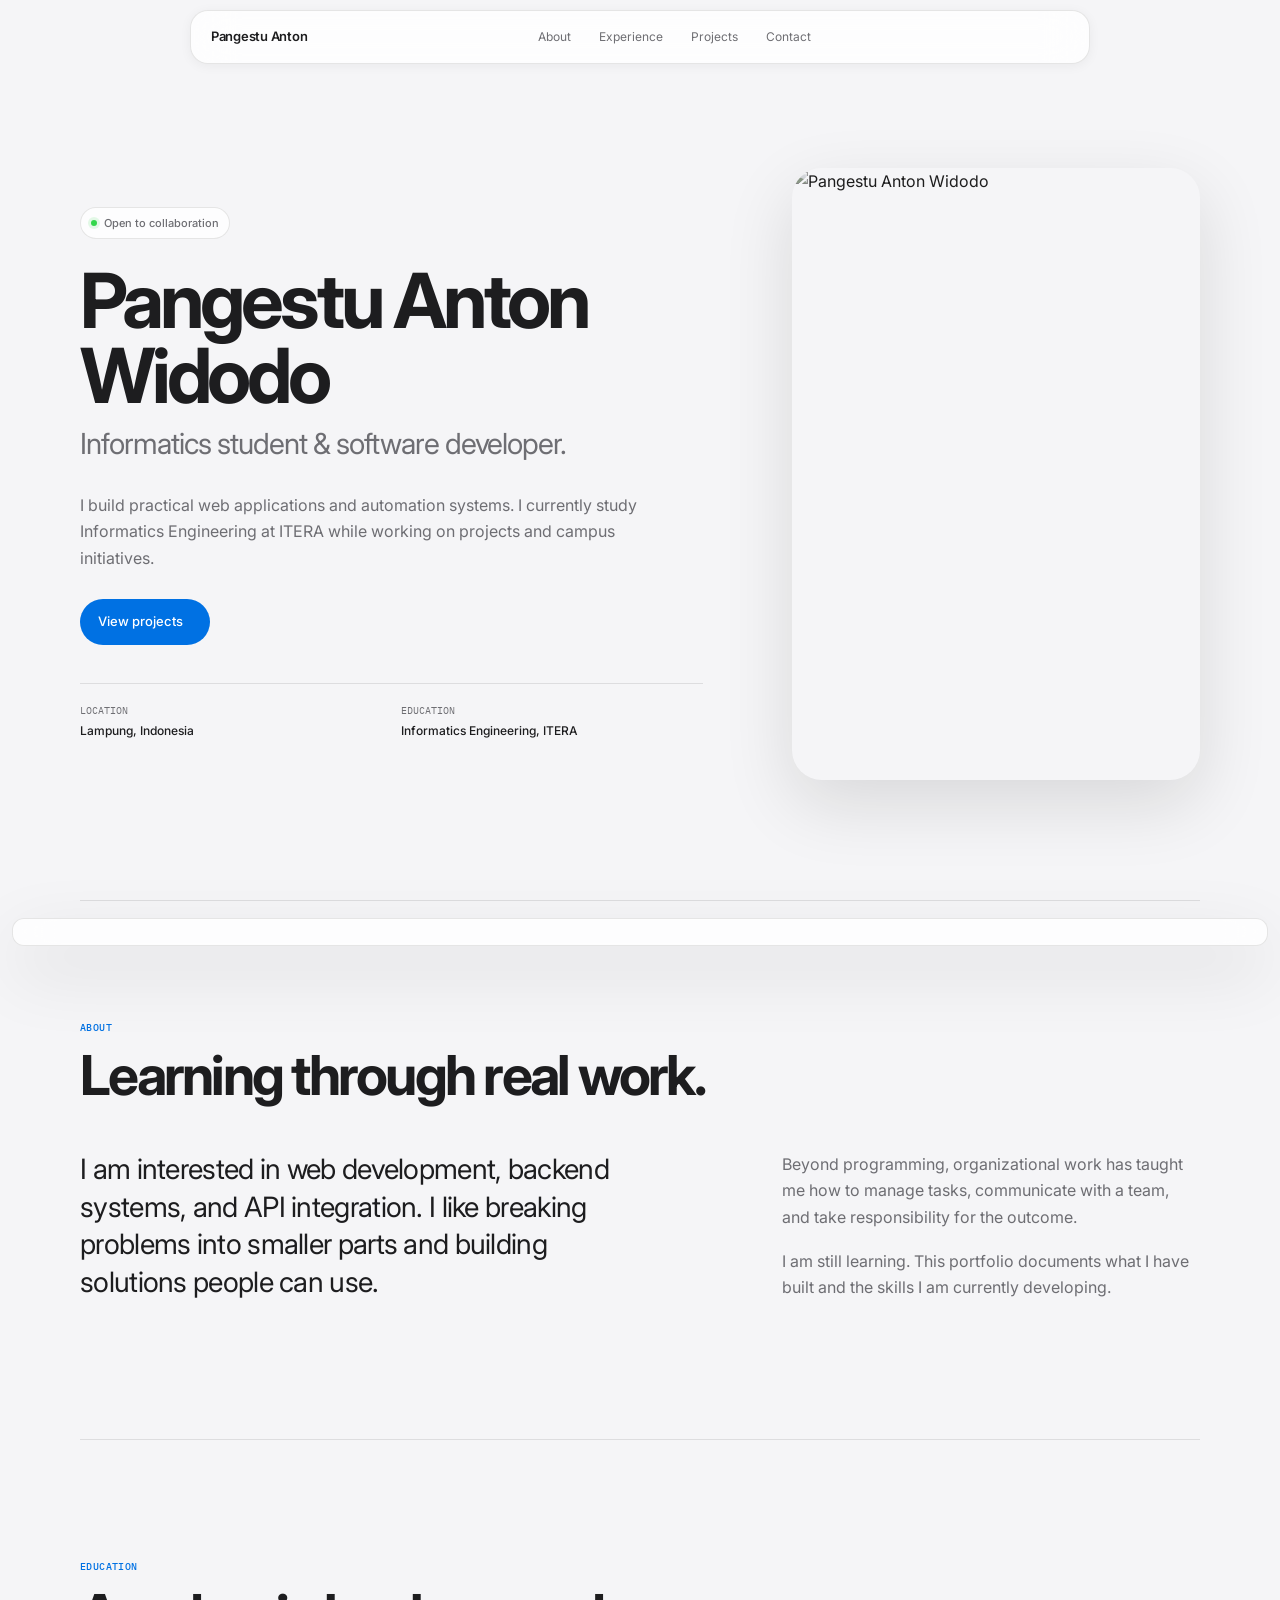
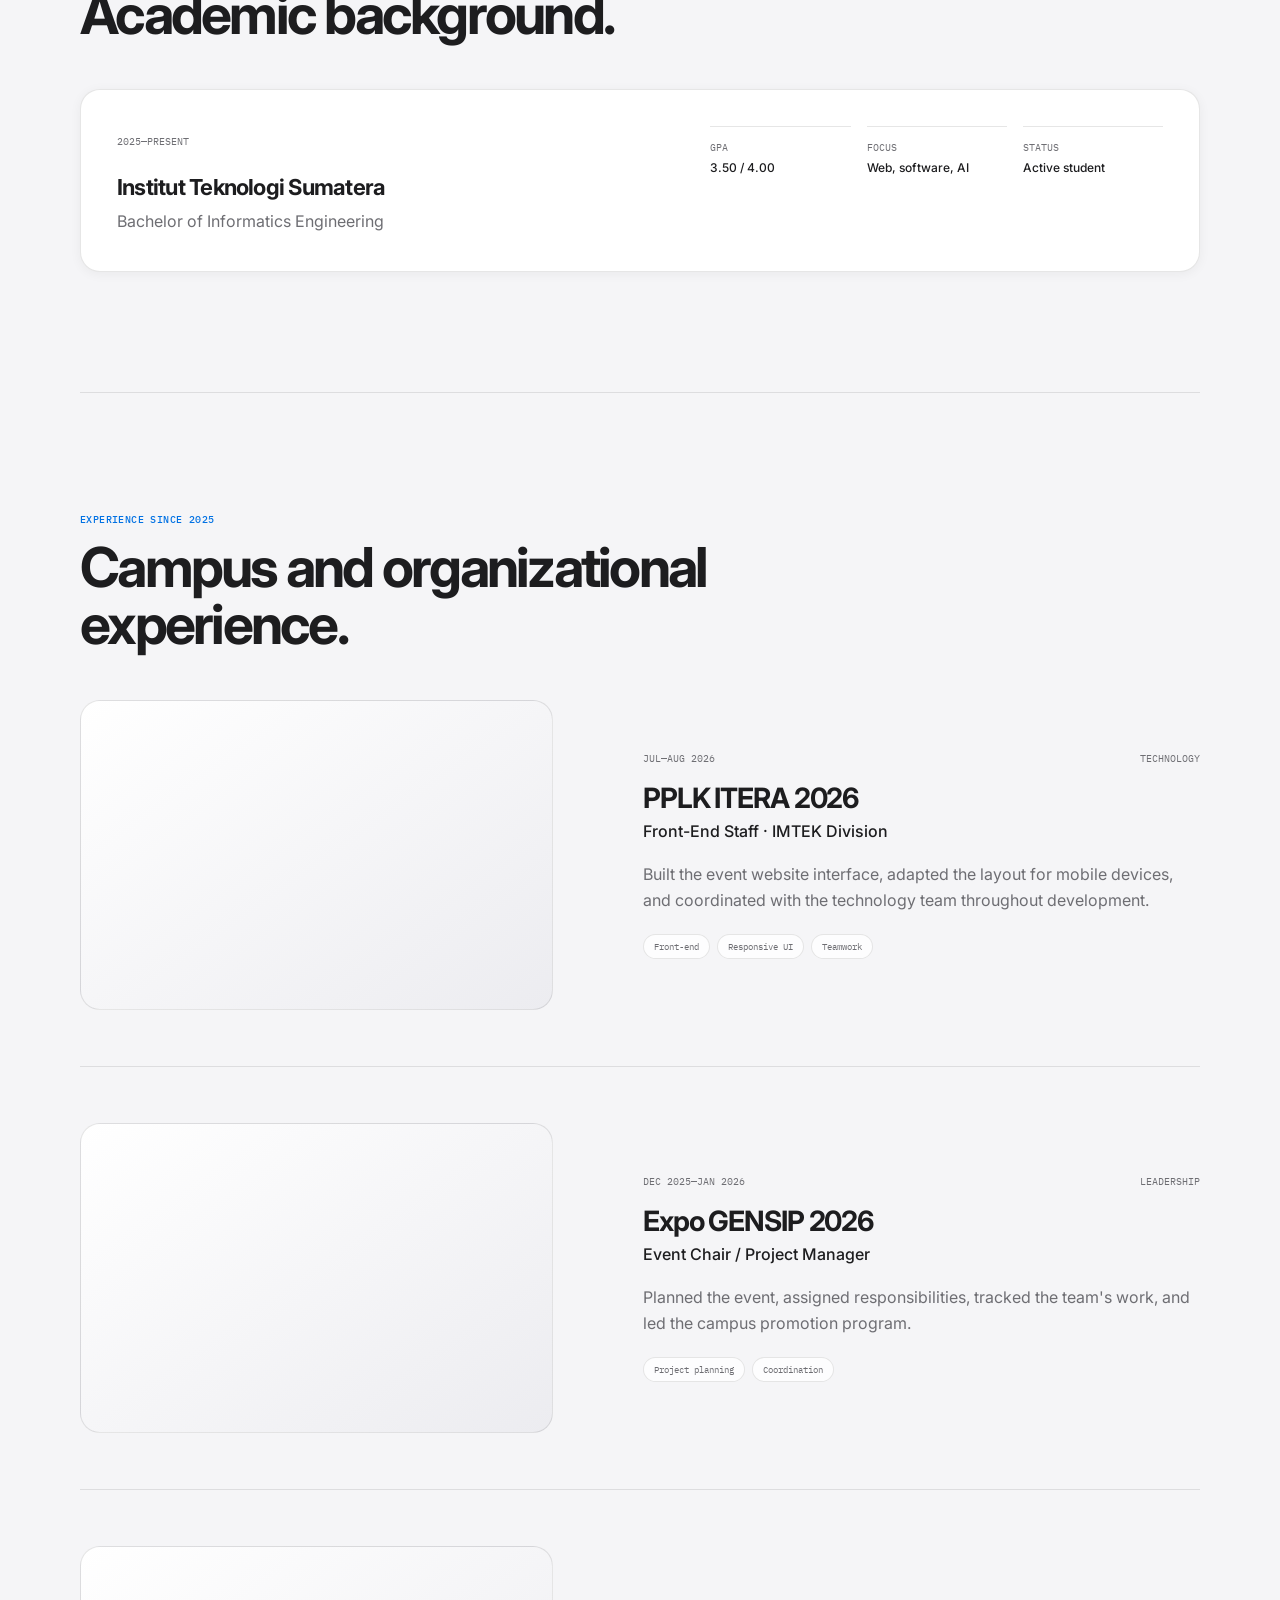
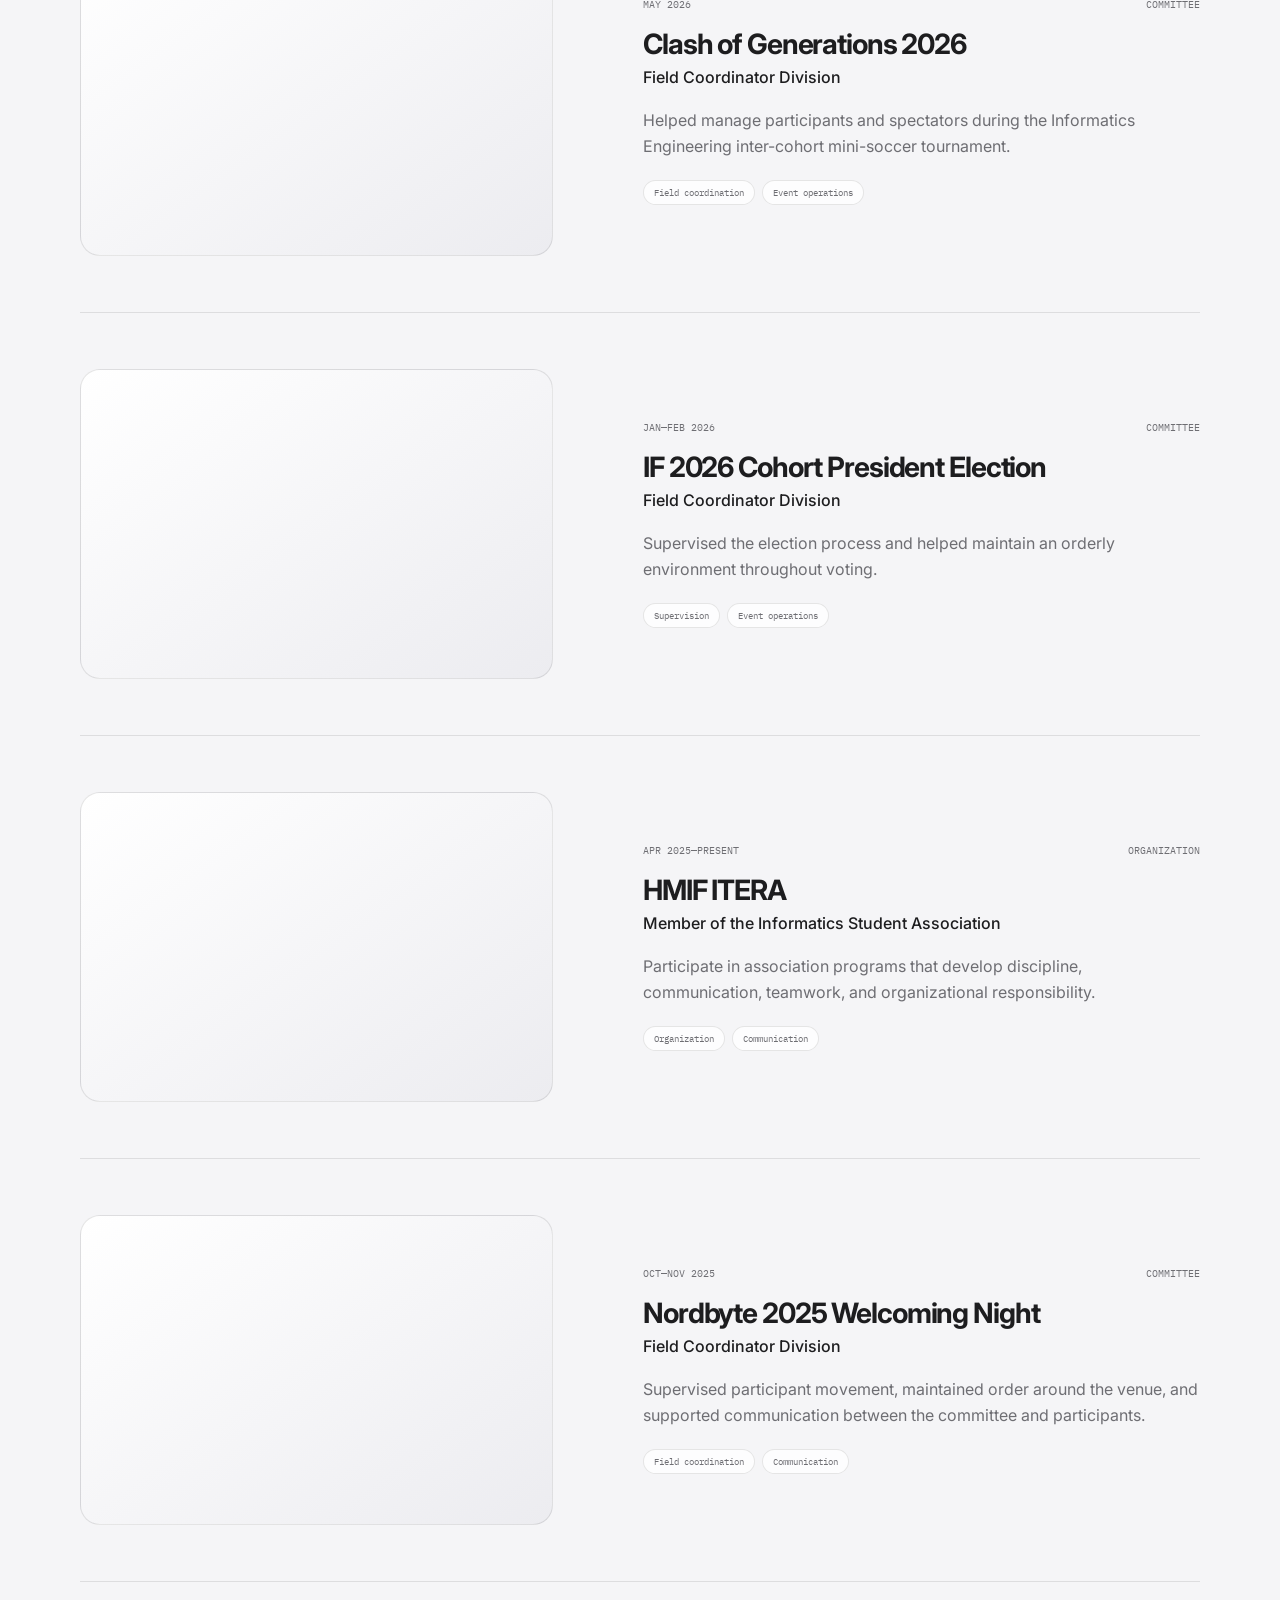
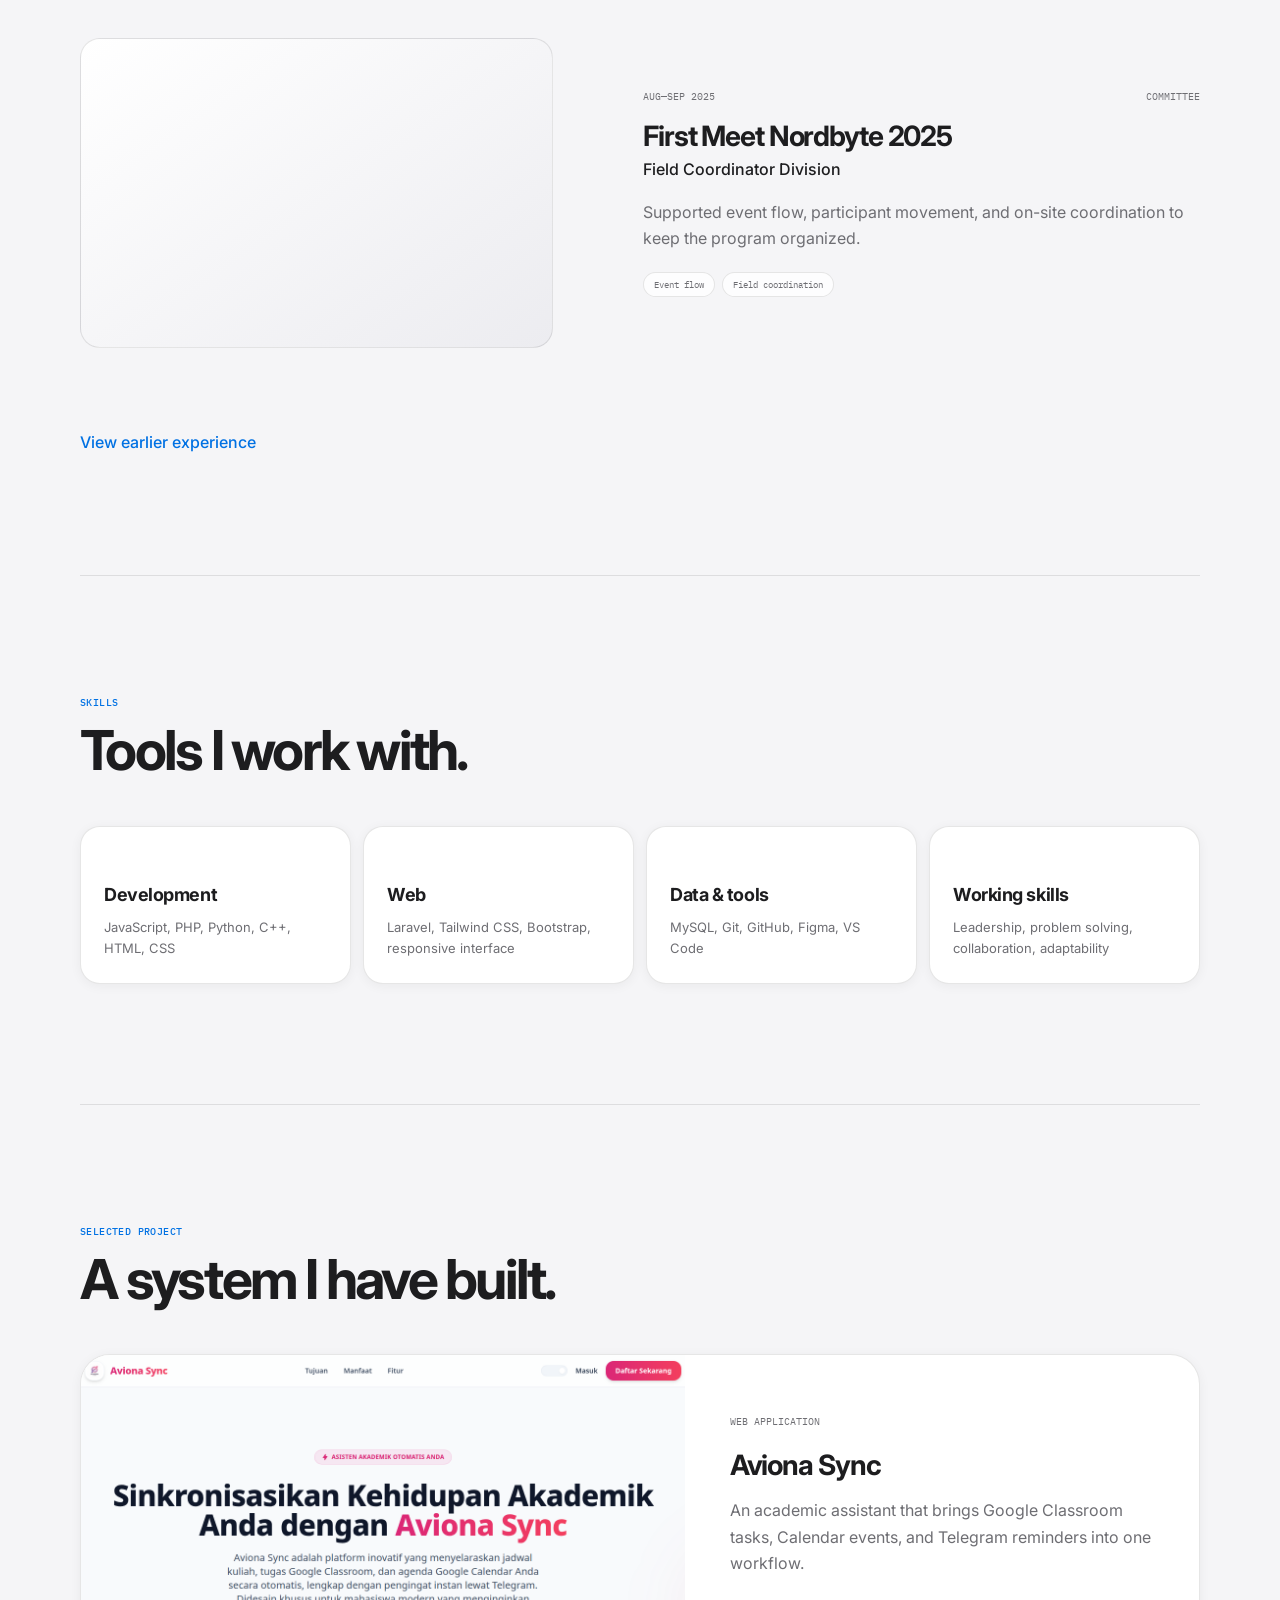
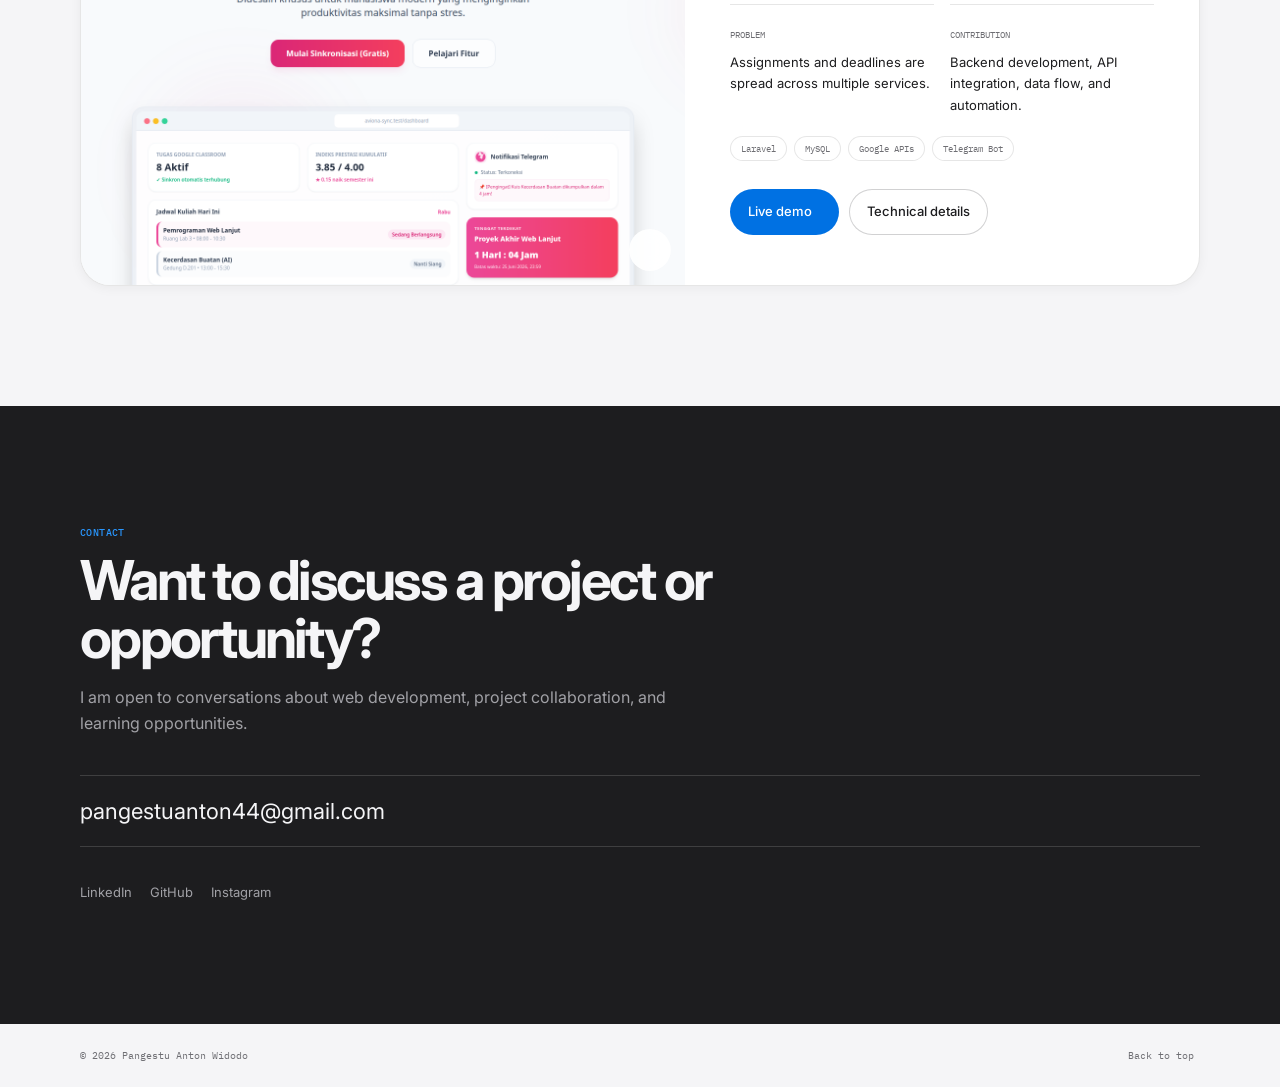
==== index.html @ 764fa546 "remove cv button and disable maintenance mode" ====
<!doctype html>
<html lang="en">
<head>
    <meta charset="UTF-8">
    <meta name="viewport" content="width=device-width, initial-scale=1.0">
    <title>Pangestu Anton</title>
    <meta name="description" content="Portfolio of Pangestu Anton Widodo, an Informatics Engineering student at ITERA who builds web applications and automation systems.">
    <meta name="author" content="Pangestu Anton Widodo">
    <meta name="theme-color" content="#f5f5f7">
    <link rel="canonical" href="https://antonique.web.id/">
    <link rel="icon" href="favicon.svg" type="image/svg+xml">
    <link rel="manifest" href="site.webmanifest">
    <meta property="og:type" content="website">
    <meta property="og:locale" content="id_ID">
    <meta property="og:title" content="Pangestu Anton Widodo — Software Developer">
    <meta property="og:description" content="An Informatics Engineering student building web applications and automation systems.">
    <meta property="og:url" content="https://antonique.web.id/">
    <meta property="og:image" content="https://antonique.web.id/assets/figma%20boy.jpeg">
    <link rel="preconnect" href="https://fonts.googleapis.com">
    <link rel="preconnect" href="https://fonts.gstatic.com" crossorigin>
    <link href="https://fonts.googleapis.com/css2?family=IBM+Plex+Mono:wght@400;500&family=Inter:wght@400;500;600;700&display=swap" rel="stylesheet">
    <script>
        (() => {
            const saved = localStorage.getItem('portfolio-theme');
            const dark = saved ? saved === 'dark' : matchMedia('(prefers-color-scheme: dark)').matches;
            document.documentElement.dataset.theme = dark ? 'dark' : 'light';
        })();
    </script>
    <link rel="stylesheet" href="styles.css">
</head>
<body>
    <div class="maintenance" id="maintenance" hidden>
        <main class="maintenance-card">
            <span class="status-chip"><span></span> Under development</span>
            <p class="maintenance-progress">60%</p>
            <h1>This portfolio is being updated.</h1>
            <p>I am currently updating the content and interface. In the meantime, feel free to reach me by email.</p>
            <div class="progress-track" aria-label="Development progress: 60 percent"><span></span></div>
            <a class="primary-button" href="mailto:pangestuanton44@gmail.com">Send an email <i data-lucide="arrow-up-right"></i></a>
        </main>
    </div>

    <div id="siteContent">
        <header class="site-header" id="siteHeader">
            <div class="nav-shell">
                <a class="brand" href="#home">Pangestu Anton</a>
                <nav class="desktop-nav" aria-label="Main navigation">
                    <a href="#about">About</a>
                    <a href="#experience">Experience</a>
                    <a href="#projects">Projects</a>
                    <a href="#contact">Contact</a>
                </nav>
                <div class="nav-actions">
                    <button class="icon-button" id="themeToggle" type="button" aria-label="Change theme"><i data-lucide="moon"></i></button>
                    <button class="icon-button menu-toggle" id="menuToggle" type="button" aria-label="Open menu" aria-controls="mobileMenu" aria-expanded="false"><i data-lucide="menu"></i></button>
                </div>
            </div>
        </header>

        <nav class="mobile-menu" id="mobileMenu" aria-label="Mobile navigation" aria-hidden="true">
            <a href="#about">About <i data-lucide="arrow-right"></i></a>
            <a href="#experience">Experience <i data-lucide="arrow-right"></i></a>
            <a href="#projects">Projects <i data-lucide="arrow-right"></i></a>
            <a href="#contact">Contact <i data-lucide="arrow-right"></i></a>
        </nav>

        <main>
            <section class="hero container" id="home">
                <div class="hero-copy reveal">
                    <span class="status-chip"><span></span> Open to collaboration</span>
                    <h1>Pangestu Anton Widodo</h1>
                    <p class="hero-role">Informatics student & software developer.</p>
                    <p class="hero-description">I build practical web applications and automation systems. I currently study Informatics Engineering at ITERA while working on projects and campus initiatives.</p>
                    <div class="button-row">
                        <a class="primary-button" href="#projects">View projects <i data-lucide="arrow-down"></i></a>
                    </div>
                    <dl class="quick-facts">
                        <div><dt>Location</dt><dd>Lampung, Indonesia</dd></div>
                        <div><dt>Education</dt><dd>Informatics Engineering, ITERA</dd></div>
                    </dl>
                </div>
                <figure class="hero-photo reveal">
                    <img src="assets/figma boy.jpeg" alt="Pangestu Anton Widodo">
                </figure>
            </section>

            <section class="section container" id="about">
                <header class="section-header reveal">
                    <p class="section-label">About</p>
                    <h2>Learning through real work.</h2>
                </header>
                <div class="about-layout reveal">
                    <p class="lead">I am interested in web development, backend systems, and API integration. I like breaking problems into smaller parts and building solutions people can use.</p>
                    <div class="about-copy">
                        <p>Beyond programming, organizational work has taught me how to manage tasks, communicate with a team, and take responsibility for the outcome.</p>
                        <p>I am still learning. This portfolio documents what I have built and the skills I am currently developing.</p>
                    </div>
                </div>
            </section>

            <section class="section container" id="education">
                <header class="section-header reveal"><p class="section-label">Education</p><h2>Academic background.</h2></header>
                <article class="education-panel reveal">
                    <div><span class="mono">2025—present</span><h3>Institut Teknologi Sumatera</h3><p>Bachelor of Informatics Engineering</p></div>
                    <dl><div><dt>GPA</dt><dd>3.50 / 4.00</dd></div><div><dt>Focus</dt><dd>Web, software, AI</dd></div><div><dt>Status</dt><dd>Active student</dd></div></dl>
                </article>
            </section>

            <section class="section container" id="experience">
                <header class="section-header reveal"><p class="section-label">Experience since 2025</p><h2>Campus and organizational experience.</h2></header>
                <div class="experience-list">
                    <article class="experience-item reveal">
                        <div class="experience-media media-placeholder" aria-label="PPLK ITERA 2026"><i data-lucide="code-2"></i></div>
                        <div class="experience-content"><div class="item-meta"><span class="mono">Jul—Aug 2026</span><span>Technology</span></div><h3>PPLK ITERA 2026</h3><p class="role">Front-End Staff · IMTEK Division</p><p>Built the event website interface, adapted the layout for mobile devices, and coordinated with the technology team throughout development.</p><ul class="tag-list"><li>Front-end</li><li>Responsive UI</li><li>Teamwork</li></ul></div>
                    </article>
                    <article class="experience-item reveal">
                        <div class="experience-media media-placeholder" aria-label="Expo GENSIP 2026"><i data-lucide="users"></i></div>
                        <div class="experience-content"><div class="item-meta"><span class="mono">Dec 2025—Jan 2026</span><span>Leadership</span></div><h3>Expo GENSIP 2026</h3><p class="role">Event Chair / Project Manager</p><p>Planned the event, assigned responsibilities, tracked the team's work, and led the campus promotion program.</p><ul class="tag-list"><li>Project planning</li><li>Coordination</li></ul></div>
                    </article>
                    <article class="experience-item reveal">
                        <div class="experience-media media-placeholder" aria-label="Clash of Generations 2026"><i data-lucide="users"></i></div>
                        <div class="experience-content"><div class="item-meta"><span class="mono">May 2026</span><span>Committee</span></div><h3>Clash of Generations 2026</h3><p class="role">Field Coordinator Division</p><p>Helped manage participants and spectators during the Informatics Engineering inter-cohort mini-soccer tournament.</p><ul class="tag-list"><li>Field coordination</li><li>Event operations</li></ul></div>
                    </article>
                    <article class="experience-item reveal">
                        <div class="experience-media media-placeholder" aria-label="IF 2026 Cohort President Election"><i data-lucide="vote"></i></div>
                        <div class="experience-content"><div class="item-meta"><span class="mono">Jan—Feb 2026</span><span>Committee</span></div><h3>IF 2026 Cohort President Election</h3><p class="role">Field Coordinator Division</p><p>Supervised the election process and helped maintain an orderly environment throughout voting.</p><ul class="tag-list"><li>Supervision</li><li>Event operations</li></ul></div>
                    </article>
                    <article class="experience-item reveal">
                        <div class="experience-media media-placeholder" aria-label="HMIF ITERA"><i data-lucide="network"></i></div>
                        <div class="experience-content"><div class="item-meta"><span class="mono">Apr 2025—present</span><span>Organization</span></div><h3>HMIF ITERA</h3><p class="role">Member of the Informatics Student Association</p><p>Participate in association programs that develop discipline, communication, teamwork, and organizational responsibility.</p><ul class="tag-list"><li>Organization</li><li>Communication</li></ul></div>
                    </article>
                    <article class="experience-item reveal">
                        <div class="experience-media media-placeholder" aria-label="Nordbyte 2025 Welcoming Night"><i data-lucide="moon-star"></i></div>
                        <div class="experience-content"><div class="item-meta"><span class="mono">Oct—Nov 2025</span><span>Committee</span></div><h3>Nordbyte 2025 Welcoming Night</h3><p class="role">Field Coordinator Division</p><p>Supervised participant movement, maintained order around the venue, and supported communication between the committee and participants.</p><ul class="tag-list"><li>Field coordination</li><li>Communication</li></ul></div>
                    </article>
                    <article class="experience-item reveal">
                        <div class="experience-media media-placeholder" aria-label="First Meet Nordbyte 2025"><i data-lucide="handshake"></i></div>
                        <div class="experience-content"><div class="item-meta"><span class="mono">Aug—Sep 2025</span><span>Committee</span></div><h3>First Meet Nordbyte 2025</h3><p class="role">Field Coordinator Division</p><p>Supported event flow, participant movement, and on-site coordination to keep the program organized.</p><ul class="tag-list"><li>Event flow</li><li>Field coordination</li></ul></div>
                    </article>
                </div>
                <a class="inline-link reveal" href="experience-archive.html">View earlier experience <i data-lucide="arrow-up-right"></i></a>
            </section>

            <section class="section container" id="skills">
                <header class="section-header reveal"><p class="section-label">Skills</p><h2>Tools I work with.</h2></header>
                <div class="skill-grid reveal">
                    <article><i data-lucide="code-2"></i><h3>Development</h3><p>JavaScript, PHP, Python, C++, HTML, CSS</p></article>
                    <article><i data-lucide="layers-3"></i><h3>Web</h3><p>Laravel, Tailwind CSS, Bootstrap, responsive interface</p></article>
                    <article><i data-lucide="database"></i><h3>Data & tools</h3><p>MySQL, Git, GitHub, Figma, VS Code</p></article>
                    <article><i data-lucide="users-round"></i><h3>Working skills</h3><p>Leadership, problem solving, collaboration, adaptability</p></article>
                </div>
            </section>

            <section class="section container" id="projects">
                <header class="section-header reveal"><p class="section-label">Selected project</p><h2>A system I have built.</h2></header>
                <article class="project-panel reveal">
                    <a class="project-image" href="https://aviona.antonique.web.id/" target="_blank" rel="noopener noreferrer"><img src="assets/aviona.png" alt="Dashboard Aviona Sync" loading="lazy"><span><i data-lucide="arrow-up-right"></i></span></a>
                    <div class="project-copy"><span class="mono">Web application</span><h3>Aviona Sync</h3><p>An academic assistant that brings Google Classroom tasks, Calendar events, and Telegram reminders into one workflow.</p><div class="project-details"><div><span>Problem</span><p>Assignments and deadlines are spread across multiple services.</p></div><div><span>Contribution</span><p>Backend development, API integration, data flow, and automation.</p></div></div><ul class="tag-list"><li>Laravel</li><li>MySQL</li><li>Google APIs</li><li>Telegram Bot</li></ul><div class="button-row"><a class="primary-button" href="https://aviona.antonique.web.id/" target="_blank" rel="noopener noreferrer">Live demo <i data-lucide="arrow-up-right"></i></a><button class="secondary-button" id="projectDetailButton" type="button">Technical details</button></div></div>
                </article>
            </section>

            <section class="contact-section" id="contact">
                <div class="container reveal"><p class="section-label">Contact</p><h2>Want to discuss a project or opportunity?</h2><p>I am open to conversations about web development, project collaboration, and learning opportunities.</p><a class="contact-link" href="mailto:pangestuanton44@gmail.com">pangestuanton44@gmail.com <i data-lucide="arrow-up-right"></i></a><div class="social-row"><a href="https://www.linkedin.com/in/pangestuanton" target="_blank" rel="noopener noreferrer">LinkedIn</a><a href="https://github.com/pangestuanton" target="_blank" rel="noopener noreferrer">GitHub</a><a href="https://www.instagram.com/pangestuanton_" target="_blank" rel="noopener noreferrer">Instagram</a></div></div>
            </section>
        </main>
        <footer class="container"><span>© 2026 Pangestu Anton Widodo</span><a href="#home">Back to top <i data-lucide="arrow-up"></i></a></footer>
        <button class="back-to-top" type="button" aria-label="Back to top"><i data-lucide="arrow-up"></i></button>
    </div>

    <dialog id="projectDialog" class="project-dialog" aria-labelledby="dialogTitle">
        <div class="dialog-bar"><span class="mono">Aviona Sync details</span><button class="icon-button" id="dialogClose" type="button" aria-label="Close"><i data-lucide="x"></i></button></div>
        <div class="dialog-body"><h2 id="dialogTitle">How Aviona Sync works</h2><p class="lead">Aviona Sync retrieves assignment data, stores it in a structured format, and sends schedules and reminders through services students already use.</p><div class="dialog-grid"><article><i data-lucide="key-round"></i><h3>Authentication</h3><p>Google OAuth 2.0 handles authentication and token management.</p></article><article><i data-lucide="refresh-cw"></i><h3>Synchronization</h3><p>Scheduled jobs retrieve updates from Classroom and Calendar.</p></article><article><i data-lucide="bell"></i><h3>Notification</h3><p>The Telegram Bot sends automated summaries and reminders.</p></article><article><i data-lucide="database"></i><h3>Storage</h3><p>MySQL stores users, assignments, statuses, and schedules.</p></article></div></div>
    </dialog>
    <div class="toast" id="toast" role="status" aria-live="polite"></div>
    <script src="config.js"></script>
    <script src="https://unpkg.com/lucide@0.468.0/dist/umd/lucide.min.js"></script>
    <script src="script.js"></script>
</body>
</html>
---- styles.css ----
:root {
    color-scheme: light;
    --page: #f5f5f7;
    --surface: rgba(255, 255, 255, 0.82);
    --surface-solid: #ffffff;
    --surface-muted: #ececf0;
    --text: #1d1d1f;
    --text-soft: #6e6e73;
    --line: rgba(29, 29, 31, 0.11);
    --line-strong: rgba(29, 29, 31, 0.2);
    --accent: #0071e3;
    --accent-hover: #0077ed;
    --button-text: #ffffff;
    --shadow-sm: 0 2px 12px rgba(0, 0, 0, 0.05);
    --shadow-lg: 0 24px 70px rgba(0, 0, 0, 0.12);
    --radius-sm: 12px;
    --radius-md: 20px;
    --radius-lg: 30px;
    --font: 'Inter', -apple-system, BlinkMacSystemFont, 'Segoe UI', sans-serif;
    --mono: 'IBM Plex Mono', monospace;
}

:root[data-theme='dark'] {
    color-scheme: dark;
    --page: #101012;
    --surface: rgba(34, 34, 38, 0.8);
    --surface-solid: #1c1c1f;
    --surface-muted: #28282c;
    --text: #f5f5f7;
    --text-soft: #a1a1a6;
    --line: rgba(255, 255, 255, 0.1);
    --line-strong: rgba(255, 255, 255, 0.18);
    --accent: #2997ff;
    --accent-hover: #40a9ff;
    --button-text: #ffffff;
    --shadow-sm: 0 2px 16px rgba(0, 0, 0, 0.2);
    --shadow-lg: 0 28px 80px rgba(0, 0, 0, 0.42);
}

*, *::before, *::after { box-sizing: border-box; }
html { scroll-behavior: smooth; }
body { margin: 0; overflow-x: hidden; color: var(--text); background: var(--page); font-family: var(--font); font-size: 15px; line-height: 1.65; transition: color .25s ease, background .25s ease; }
body.menu-open, body.dialog-open { overflow: hidden; }
a { color: inherit; }
button { color: inherit; font: inherit; }
img { display: block; max-width: 100%; }
svg { width: 18px; height: 18px; stroke-width: 1.8; }
::selection { color: var(--button-text); background: var(--accent); }
.container { width: min(100% - 32px, 1120px); margin-inline: auto; }

.site-header { position: fixed; inset: 0 0 auto; z-index: 50; padding: 10px 0; pointer-events: none; transition: transform .28s ease; }
.site-header.nav-hidden { transform: translateY(calc(-100% - 12px)); }
.nav-shell { width: min(calc(100% - 24px), 900px); min-height: 52px; margin: 0 auto; padding: 6px 8px 6px 18px; display: flex; align-items: center; justify-content: space-between; border: 1px solid var(--line); border-radius: 18px; background: var(--surface); box-shadow: var(--shadow-sm); backdrop-filter: blur(22px) saturate(160%); -webkit-backdrop-filter: blur(22px) saturate(160%); pointer-events: auto; transition: background .25s, border-color .25s, box-shadow .25s; }
.brand { font-size: 13px; font-weight: 600; letter-spacing: -.02em; text-decoration: none; }
.desktop-nav { display: none; }
.nav-actions { display: flex; gap: 3px; }
.icon-button { width: 40px; height: 40px; padding: 0; display: inline-grid; place-items: center; border: 0; border-radius: 12px; color: var(--text-soft); background: transparent; cursor: pointer; transition: color .2s, background .2s, transform .2s; }
.icon-button:hover { color: var(--text); background: var(--surface-muted); }
.icon-button:active { transform: scale(.94); }
.mobile-menu { position: fixed; z-index: 40; top: 74px; left: 12px; right: 12px; padding: 12px; visibility: hidden; opacity: 0; transform: translateY(-8px) scale(.98); border: 1px solid var(--line); border-radius: var(--radius-md); background: var(--surface); box-shadow: var(--shadow-lg); backdrop-filter: blur(24px) saturate(170%); -webkit-backdrop-filter: blur(24px) saturate(170%); transition: opacity .2s, transform .2s, visibility .2s; }
.mobile-menu.open { visibility: visible; opacity: 1; transform: none; }
.mobile-menu a { padding: 14px; display: flex; align-items: center; justify-content: space-between; border-radius: 12px; font-size: 17px; font-weight: 500; text-decoration: none; }
.mobile-menu a:hover { background: var(--surface-muted); }

.hero { min-height: 100svh; padding-top: 108px; padding-bottom: 60px; display: grid; align-content: center; gap: 46px; }
.status-chip { width: fit-content; padding: 6px 10px; display: inline-flex; align-items: center; gap: 7px; border: 1px solid var(--line); border-radius: 100px; color: var(--text-soft); background: var(--surface); font-size: 11px; font-weight: 500; }
.status-chip > span { width: 6px; height: 6px; border-radius: 50%; background: #32d74b; box-shadow: 0 0 0 3px rgba(50, 215, 75, .13); }
.hero h1 { max-width: 700px; margin: 24px 0 8px; font-size: clamp(43px, 13vw, 76px); line-height: .98; letter-spacing: -.055em; }
.hero-role { margin: 0; color: var(--text-soft); font-size: clamp(20px, 6vw, 29px); letter-spacing: -.035em; }
.hero-description { max-width: 590px; margin: 24px 0 0; color: var(--text-soft); font-size: 16px; }
.button-row { margin-top: 28px; display: flex; flex-wrap: wrap; gap: 10px; }
.primary-button, .secondary-button { min-height: 46px; padding: 0 17px; display: inline-flex; align-items: center; justify-content: center; gap: 9px; border: 1px solid transparent; border-radius: 100px; font-size: 13px; font-weight: 500; text-decoration: none; cursor: pointer; transition: transform .2s, background .2s, border-color .2s; }
.primary-button { color: var(--button-text); background: var(--accent); }
.primary-button:hover { background: var(--accent-hover); transform: translateY(-1px); }
.secondary-button { color: var(--text); border-color: var(--line-strong); background: var(--surface); }
.secondary-button:hover { background: var(--surface-muted); transform: translateY(-1px); }
.quick-facts { margin: 38px 0 0; padding-top: 20px; display: grid; grid-template-columns: 1fr 1fr; gap: 20px; border-top: 1px solid var(--line); }
dt { margin-bottom: 4px; color: var(--text-soft); font: 400 10px var(--mono); text-transform: uppercase; }
dd { margin: 0; font-size: 12px; font-weight: 500; }
.hero-photo { margin: 0; }
.hero-photo img { width: 100%; height: min(105vw, 530px); object-fit: cover; object-position: center 25%; border-radius: var(--radius-lg); filter: grayscale(.85); box-shadow: var(--shadow-lg); }
.hero-photo figcaption { margin-top: 10px; color: var(--text-soft); font: 400 10px var(--mono); }

.section { padding-top: 90px; padding-bottom: 90px; border-top: 1px solid var(--line); }
.section-header { max-width: 770px; margin-bottom: 46px; }
.section-label { margin: 0 0 13px; color: var(--accent); font: 500 10px var(--mono); letter-spacing: .04em; text-transform: uppercase; }
.section h2, .contact-section h2, .dialog-body h2 { margin: 0; font-size: clamp(32px, 9vw, 55px); line-height: 1.05; letter-spacing: -.05em; }
.about-layout { display: grid; gap: 30px; }
.lead { margin: 0; color: var(--text); font-size: clamp(20px, 5.5vw, 28px); line-height: 1.35; letter-spacing: -.025em; }
.about-copy { color: var(--text-soft); }
.about-copy p { margin: 0 0 18px; }
.education-panel { padding: 24px; border: 1px solid var(--line); border-radius: var(--radius-md); background: var(--surface-solid); box-shadow: var(--shadow-sm); }
.education-panel h3 { margin: 16px 0 3px; font-size: 22px; letter-spacing: -.035em; }
.education-panel p { margin: 0; color: var(--text-soft); }
.mono { color: var(--text-soft); font: 400 10px var(--mono); text-transform: uppercase; }
.education-panel dl { margin: 30px 0 0; display: grid; gap: 16px; }
.education-panel dl div { padding-top: 14px; border-top: 1px solid var(--line); }

.experience-list { display: grid; }
.experience-item { padding: 36px 0; display: grid; gap: 25px; border-top: 1px solid var(--line); }
.experience-item:first-child { padding-top: 0; border-top: 0; }
.experience-media { height: 230px; overflow: hidden; border: 1px solid var(--line); border-radius: var(--radius-md); background: var(--surface-muted); }
.experience-media img { width: 100%; height: 100%; object-fit: cover; filter: grayscale(.6); transition: filter .35s; }
.experience-media:hover img { filter: grayscale(0); }
.media-placeholder { display: grid; place-content: center; justify-items: center; gap: 12px; color: var(--text-soft); background: linear-gradient(145deg, var(--surface-solid), var(--surface-muted)); }
.media-placeholder svg { width: 28px; height: 28px; }
.media-placeholder span { font: 400 10px var(--mono); }
.item-meta { display: flex; justify-content: space-between; gap: 12px; color: var(--text-soft); font: 400 10px var(--mono); text-transform: uppercase; }
.experience-content h3, .project-copy h3 { margin: 18px 0 5px; font-size: 28px; line-height: 1.1; letter-spacing: -.04em; }
.role { margin: 0 0 16px; color: var(--text); font-weight: 500; }
.experience-content > p:last-of-type, .project-copy > p { color: var(--text-soft); }
.tag-list { margin: 20px 0 0; padding: 0; display: flex; flex-wrap: wrap; gap: 7px; list-style: none; }
.tag-list li { padding: 6px 10px; border: 1px solid var(--line); border-radius: 100px; color: var(--text-soft); background: var(--surface); font: 400 9px var(--mono); }
.inline-link { width: fit-content; margin-top: 25px; display: inline-flex; align-items: center; gap: 8px; color: var(--accent); font-weight: 500; text-decoration: none; }

.skill-grid { display: grid; gap: 12px; }
.skill-grid article { padding: 23px; border: 1px solid var(--line); border-radius: var(--radius-md); background: var(--surface-solid); box-shadow: var(--shadow-sm); }
.skill-grid article > svg { color: var(--accent); }
.skill-grid h3 { margin: 30px 0 7px; font-size: 18px; letter-spacing: -.025em; }
.skill-grid p { margin: 0; color: var(--text-soft); font-size: 13px; }
.project-panel { overflow: hidden; border: 1px solid var(--line); border-radius: var(--radius-lg); background: var(--surface-solid); box-shadow: var(--shadow-sm); }
.project-image { height: 280px; display: block; position: relative; overflow: hidden; background: var(--surface-muted); }
.project-image img { width: 100%; height: 100%; object-fit: cover; transition: transform .4s; }
.project-image:hover img { transform: scale(1.015); }
.project-image > span { position: absolute; right: 14px; bottom: 14px; width: 42px; height: 42px; display: grid; place-items: center; border-radius: 50%; color: #1d1d1f; background: rgba(255,255,255,.9); backdrop-filter: blur(10px); }
.project-copy { padding: 25px; }
.project-details { margin-top: 28px; display: grid; gap: 16px; }
.project-details div { padding-top: 14px; border-top: 1px solid var(--line); }
.project-details span { color: var(--text-soft); font: 400 9px var(--mono); text-transform: uppercase; }
.project-details p { margin: 6px 0 0; font-size: 13px; }

.contact-section { padding: 90px 0; color: #f5f5f7; background: #1d1d1f; }
.contact-section .section-label { color: #2997ff; }
.contact-section h2 { max-width: 820px; }
.contact-section .container > p:not(.section-label) { max-width: 590px; color: #a1a1a6; }
.contact-link { margin-top: 38px; padding: 17px 0; display: flex; justify-content: space-between; align-items: center; border-top: 1px solid rgba(255,255,255,.15); border-bottom: 1px solid rgba(255,255,255,.15); font-size: clamp(14px, 4vw, 22px); text-decoration: none; overflow-wrap: anywhere; }
.social-row { margin-top: 35px; display: flex; flex-wrap: wrap; gap: 18px; }
.social-row a { color: #a1a1a6; font-size: 13px; text-decoration: none; }
.social-row a:hover { color: #f5f5f7; }
footer { padding-top: 25px; padding-bottom: 25px; display: flex; flex-direction: column; gap: 8px; color: var(--text-soft); font: 400 10px var(--mono); }
footer a { display: inline-flex; gap: 6px; align-items: center; text-decoration: none; }
footer svg { width: 14px; }

.reveal { opacity: 0; transform: translateY(14px); transition: opacity .55s ease, transform .55s ease; }
.reveal.is-visible { opacity: 1; transform: none; }
.project-dialog { width: min(calc(100% - 24px), 820px); max-height: calc(100dvh - 24px); padding: 0; overflow: hidden; border: 1px solid var(--line); border-radius: var(--radius-lg); color: var(--text); background: var(--surface-solid); box-shadow: var(--shadow-lg); }
.project-dialog::backdrop { background: rgba(0,0,0,.55); backdrop-filter: blur(8px); }
.dialog-bar { padding: 10px 10px 10px 20px; display: flex; align-items: center; justify-content: space-between; border-bottom: 1px solid var(--line); }
.dialog-body { padding: 30px 22px 38px; overflow-y: auto; }
.dialog-body .lead { margin-top: 22px; color: var(--text-soft); font-size: 18px; }
.dialog-grid { margin-top: 35px; display: grid; gap: 10px; }
.dialog-grid article { padding: 20px; border: 1px solid var(--line); border-radius: var(--radius-sm); background: var(--page); }
.dialog-grid svg { color: var(--accent); }
.dialog-grid h3 { margin: 24px 0 6px; font-size: 15px; }
.dialog-grid p { margin: 0; color: var(--text-soft); font-size: 13px; }
.toast { position: fixed; z-index: 100; left: 12px; right: 12px; bottom: 12px; padding: 13px 16px; border: 1px solid var(--line); border-radius: var(--radius-sm); color: var(--text); background: var(--surface); box-shadow: var(--shadow-lg); backdrop-filter: blur(20px); text-align: center; transform: translateY(calc(100% + 30px)); transition: transform .25s; }
.toast.show { transform: none; }
.back-to-top { position: fixed; z-index: 35; right: 16px; bottom: 16px; width: 46px; height: 46px; padding: 0; display: grid; place-items: center; border: 1px solid var(--line); border-radius: 50%; color: var(--text); background: var(--surface); box-shadow: var(--shadow-sm); backdrop-filter: blur(20px) saturate(160%); -webkit-backdrop-filter: blur(20px) saturate(160%); cursor: pointer; opacity: 0; visibility: hidden; transform: translateY(10px); transition: opacity .2s, visibility .2s, transform .2s, background .2s; }
.back-to-top.visible { opacity: 1; visibility: visible; transform: none; }
.back-to-top:hover { background: var(--surface-muted); transform: translateY(-2px); }
.back-to-top:active { transform: scale(.94); }

.maintenance { position: fixed; inset: 0; z-index: 200; padding: 16px; place-items: center; background: var(--page); }
.maintenance:not([hidden]) { display: grid; }
.maintenance-card { width: min(100%, 680px); padding: 30px 24px; border: 1px solid var(--line); border-radius: var(--radius-lg); background: var(--surface-solid); box-shadow: var(--shadow-lg); }
.maintenance-progress { margin: 50px 0 8px; color: var(--text-soft); font: 500 clamp(60px, 20vw, 110px)/.8 var(--font); letter-spacing: -.07em; }
.maintenance h1 { margin: 30px 0 12px; font-size: clamp(31px, 8vw, 48px); line-height: 1.05; letter-spacing: -.045em; }
.maintenance-card > p:not(.maintenance-progress) { max-width: 520px; color: var(--text-soft); }
.progress-track { height: 5px; margin: 28px 0; overflow: hidden; border-radius: 20px; background: var(--surface-muted); }
.progress-track span { display: block; width: 60%; height: 100%; border-radius: inherit; background: var(--accent); }

.archive-header { padding: 115px 0 65px; }
.archive-header h1 { margin: 20px 0 15px; font-size: clamp(40px, 11vw, 70px); line-height: 1; letter-spacing: -.055em; }
.archive-header > p:last-child { max-width: 590px; color: var(--text-soft); }
.archive-nav { position: fixed; z-index: 20; top: 12px; left: 12px; }
.archive-nav a { min-height: 46px; padding: 0 15px; display: inline-flex; align-items: center; gap: 8px; border: 1px solid var(--line); border-radius: 100px; background: var(--surface); box-shadow: var(--shadow-sm); backdrop-filter: blur(20px); font-size: 12px; text-decoration: none; }

@media (min-width: 720px) {
    body { font-size: 16px; }
    .container { width: min(100% - 64px, 1120px); }
    .nav-shell { padding-left: 20px; }
    .desktop-nav { display: flex; gap: 4px; }
    .desktop-nav a { padding: 8px 12px; border-radius: 10px; color: var(--text-soft); font-size: 12px; text-decoration: none; }
    .desktop-nav a:hover { color: var(--text); background: var(--surface-muted); }
    .menu-toggle { display: none; }
    .hero { grid-template-columns: minmax(0, 1.1fr) minmax(300px, .72fr); align-items: center; gap: 7vw; }
    .hero-photo img { height: min(68vh, 620px); }
    .about-layout { grid-template-columns: 1.1fr .8fr; gap: 10vw; }
    .education-panel { padding: 36px; display: grid; grid-template-columns: 1.2fr 1fr; gap: 50px; }
    .education-panel dl { margin: 0; grid-template-columns: repeat(3, 1fr); }
    .experience-item { padding: 56px 0; grid-template-columns: minmax(280px, .85fr) minmax(0, 1fr); gap: 7vw; align-items: center; }
    .experience-media { height: 310px; }
    .skill-grid { grid-template-columns: 1fr 1fr; }
    .project-panel { display: grid; grid-template-columns: 1.08fr .92fr; }
    .project-image { height: 100%; min-height: 530px; }
    .project-copy { padding: 45px; align-self: center; }
    .project-details { grid-template-columns: 1fr 1fr; }
    footer { flex-direction: row; justify-content: space-between; }
    .dialog-body { padding: 45px; }
    .dialog-grid { grid-template-columns: 1fr 1fr; }
    .maintenance-card { padding: 48px; }
}

@media (min-width: 1024px) {
    .section { padding-top: 120px; padding-bottom: 120px; }
    .skill-grid { grid-template-columns: repeat(4, 1fr); }
    .contact-section { padding: 120px 0; }
}

@supports not (backdrop-filter: blur(2px)) {
    .nav-shell, .mobile-menu, .toast, .archive-nav a { background: var(--surface-solid); }
}

@media (prefers-reduced-motion: reduce) {
    html { scroll-behavior: auto; }
    *, *::before, *::after { scroll-behavior: auto !important; animation: none !important; transition-duration: .01ms !important; }
    .reveal { opacity: 1; transform: none; }
}
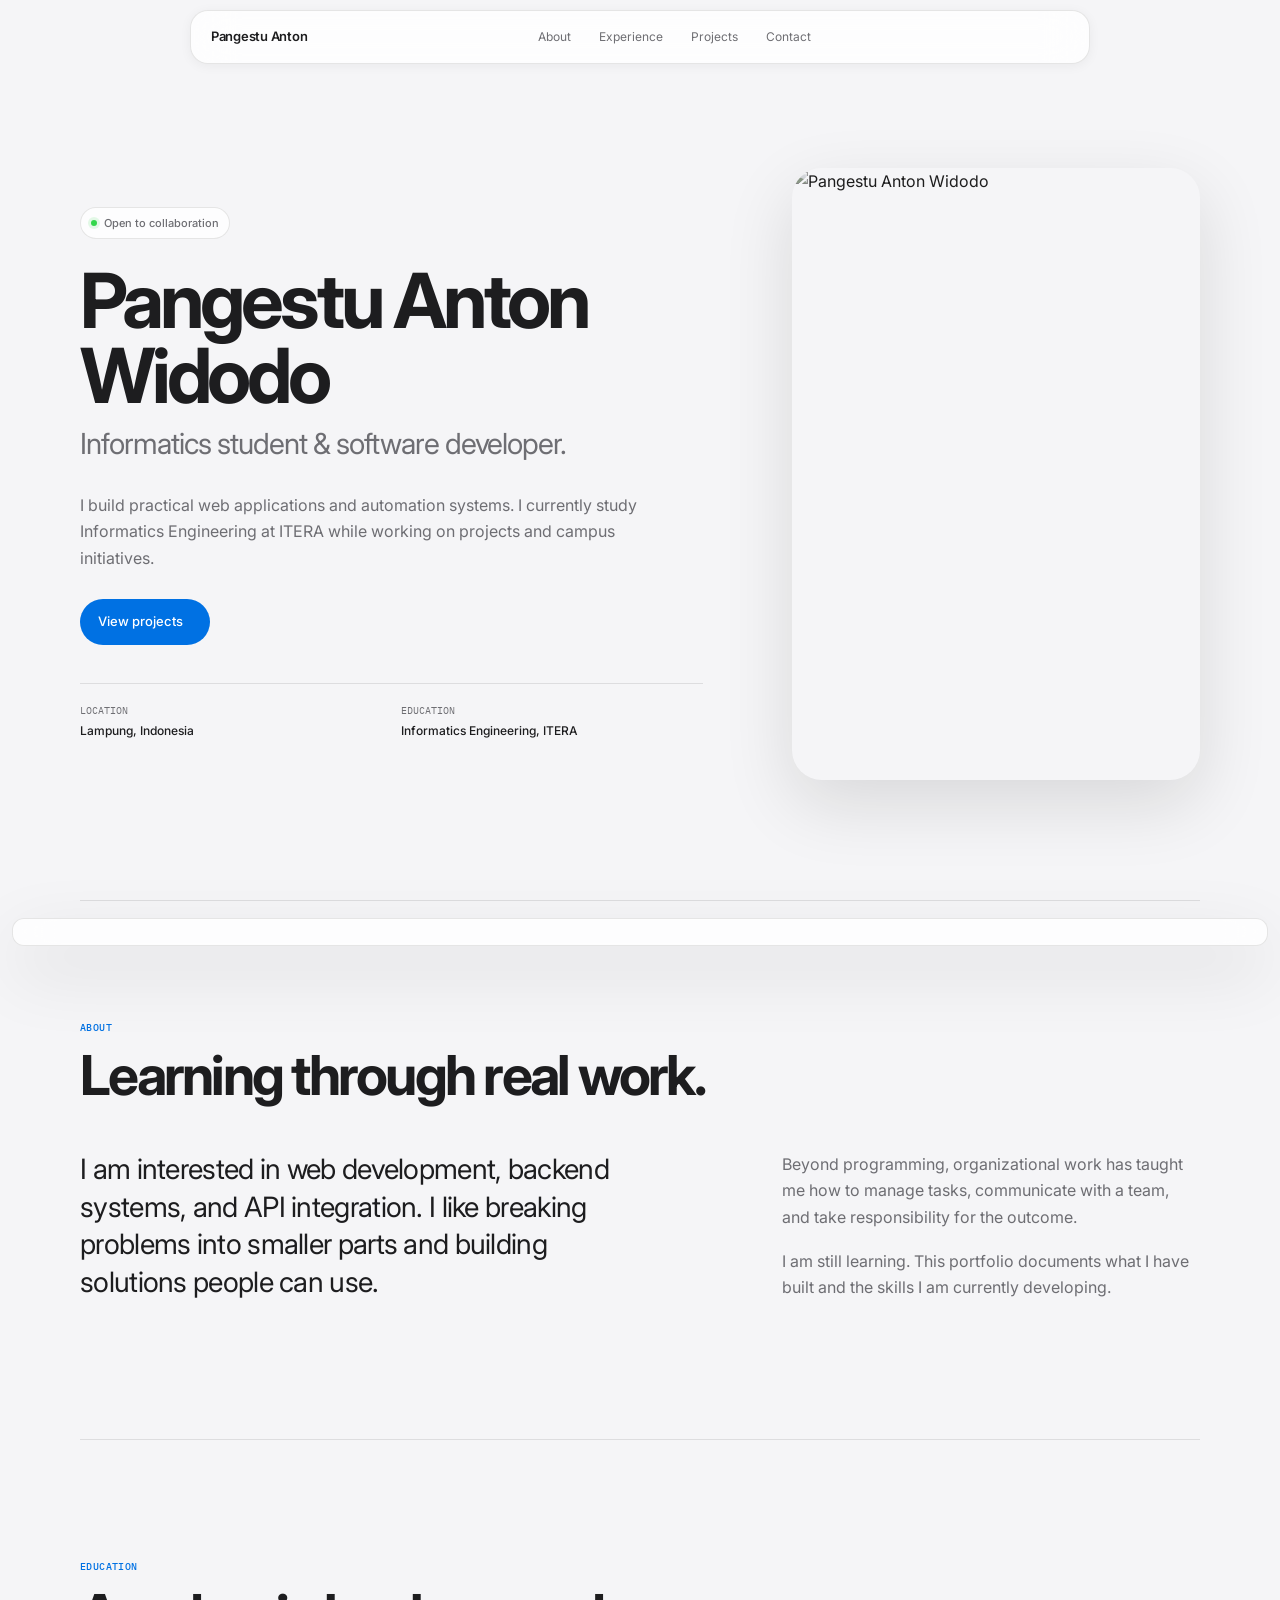
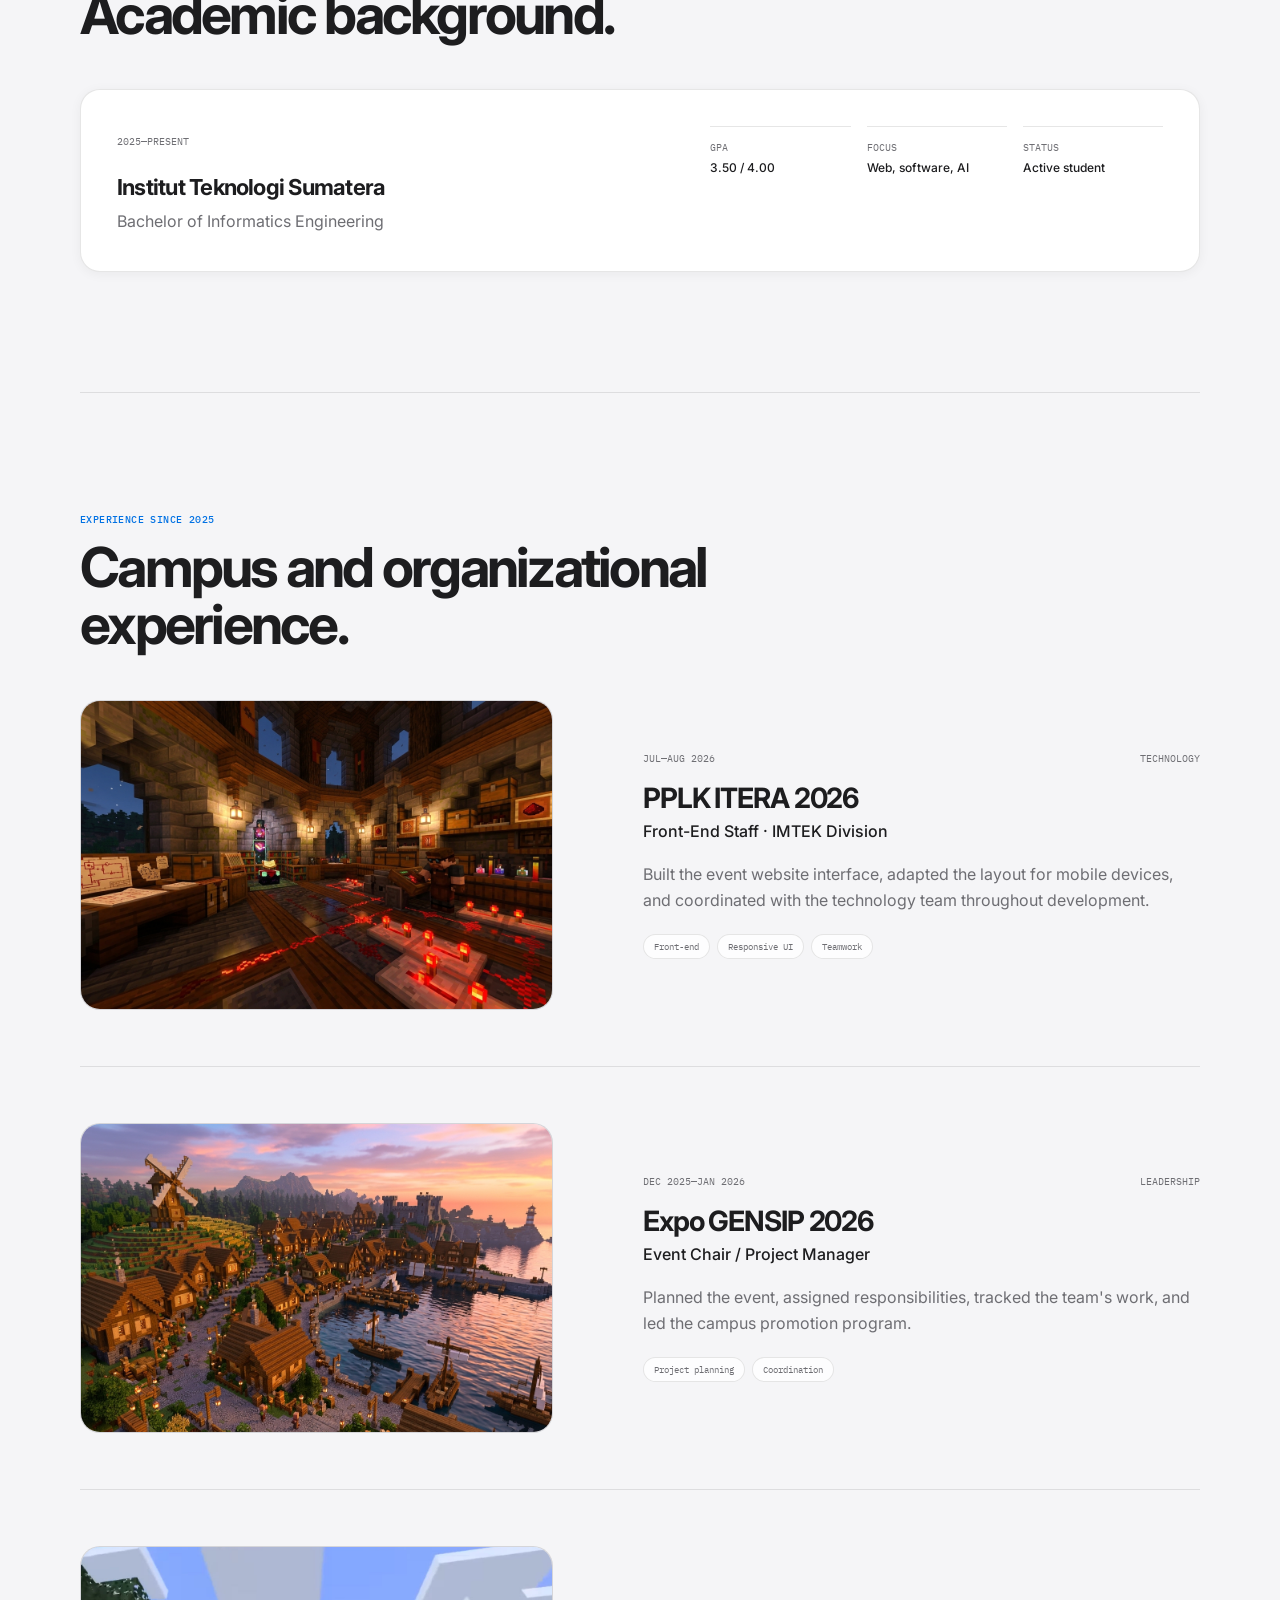
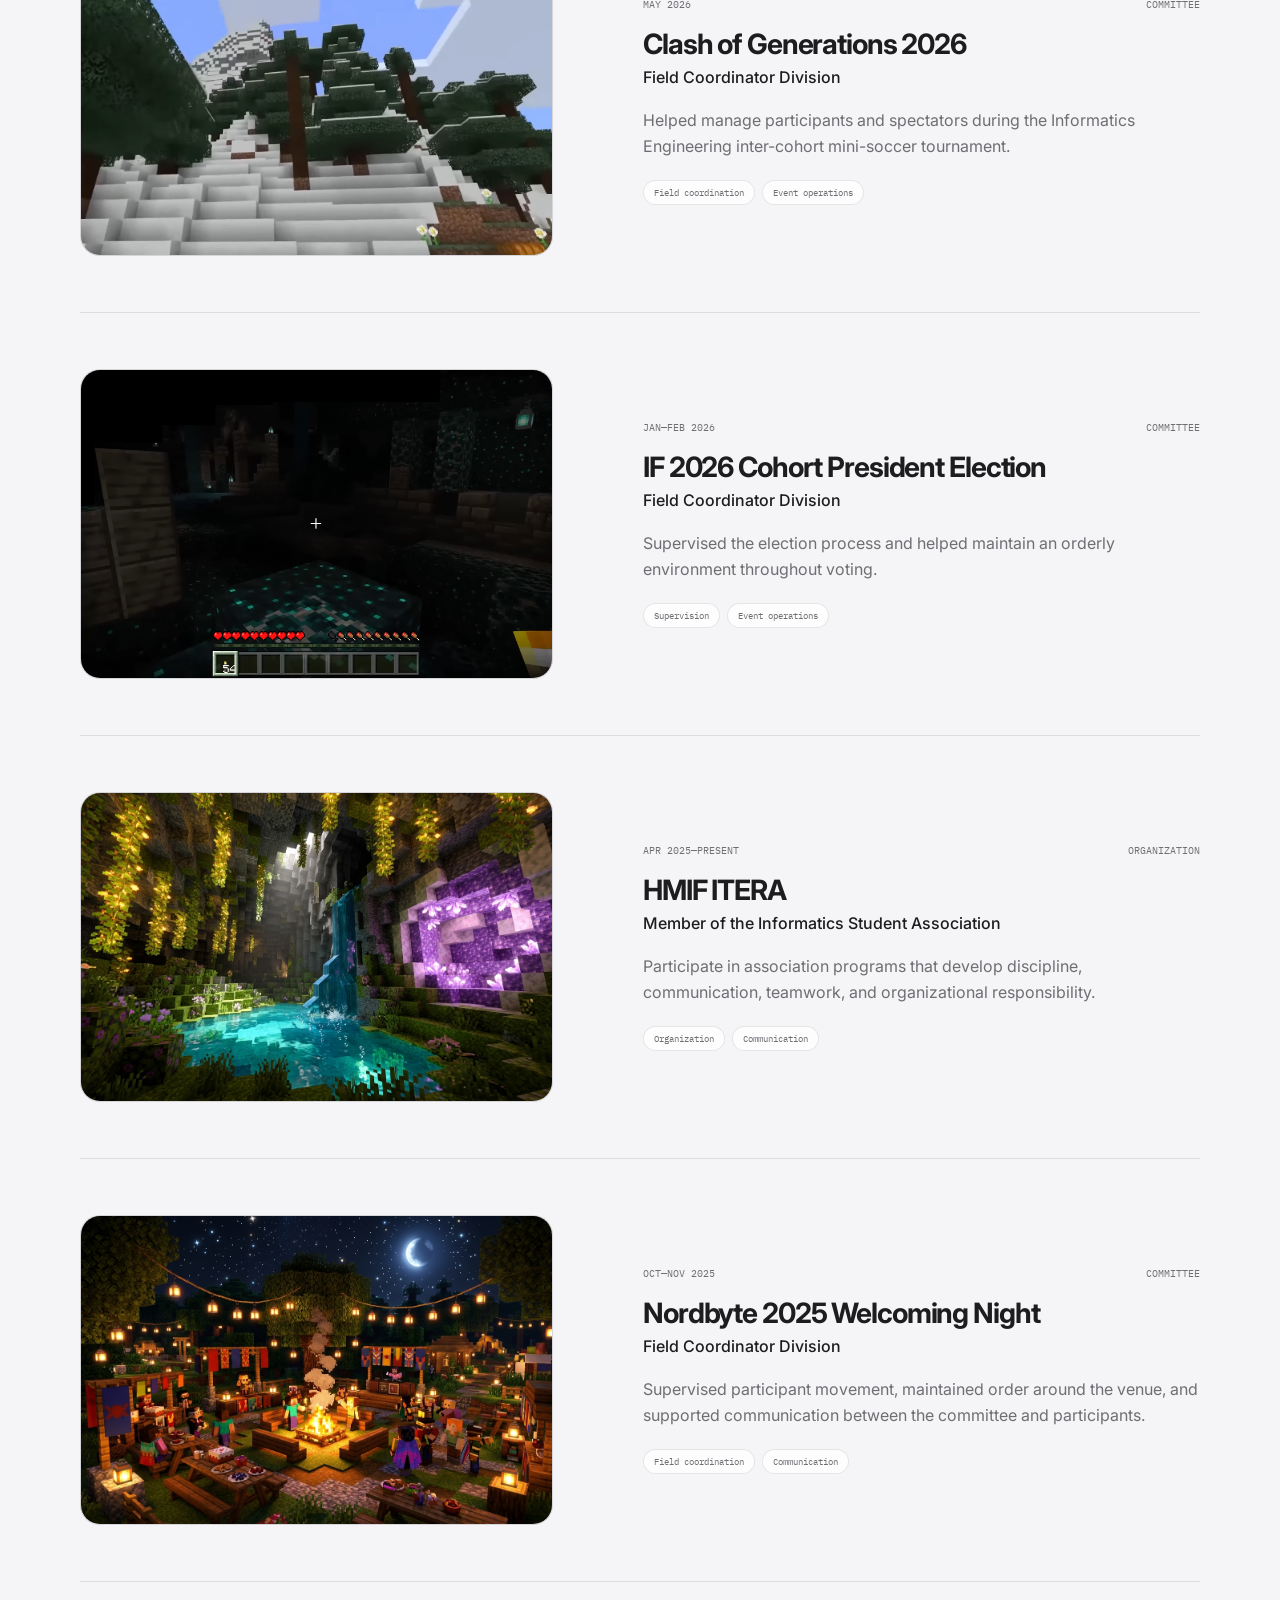
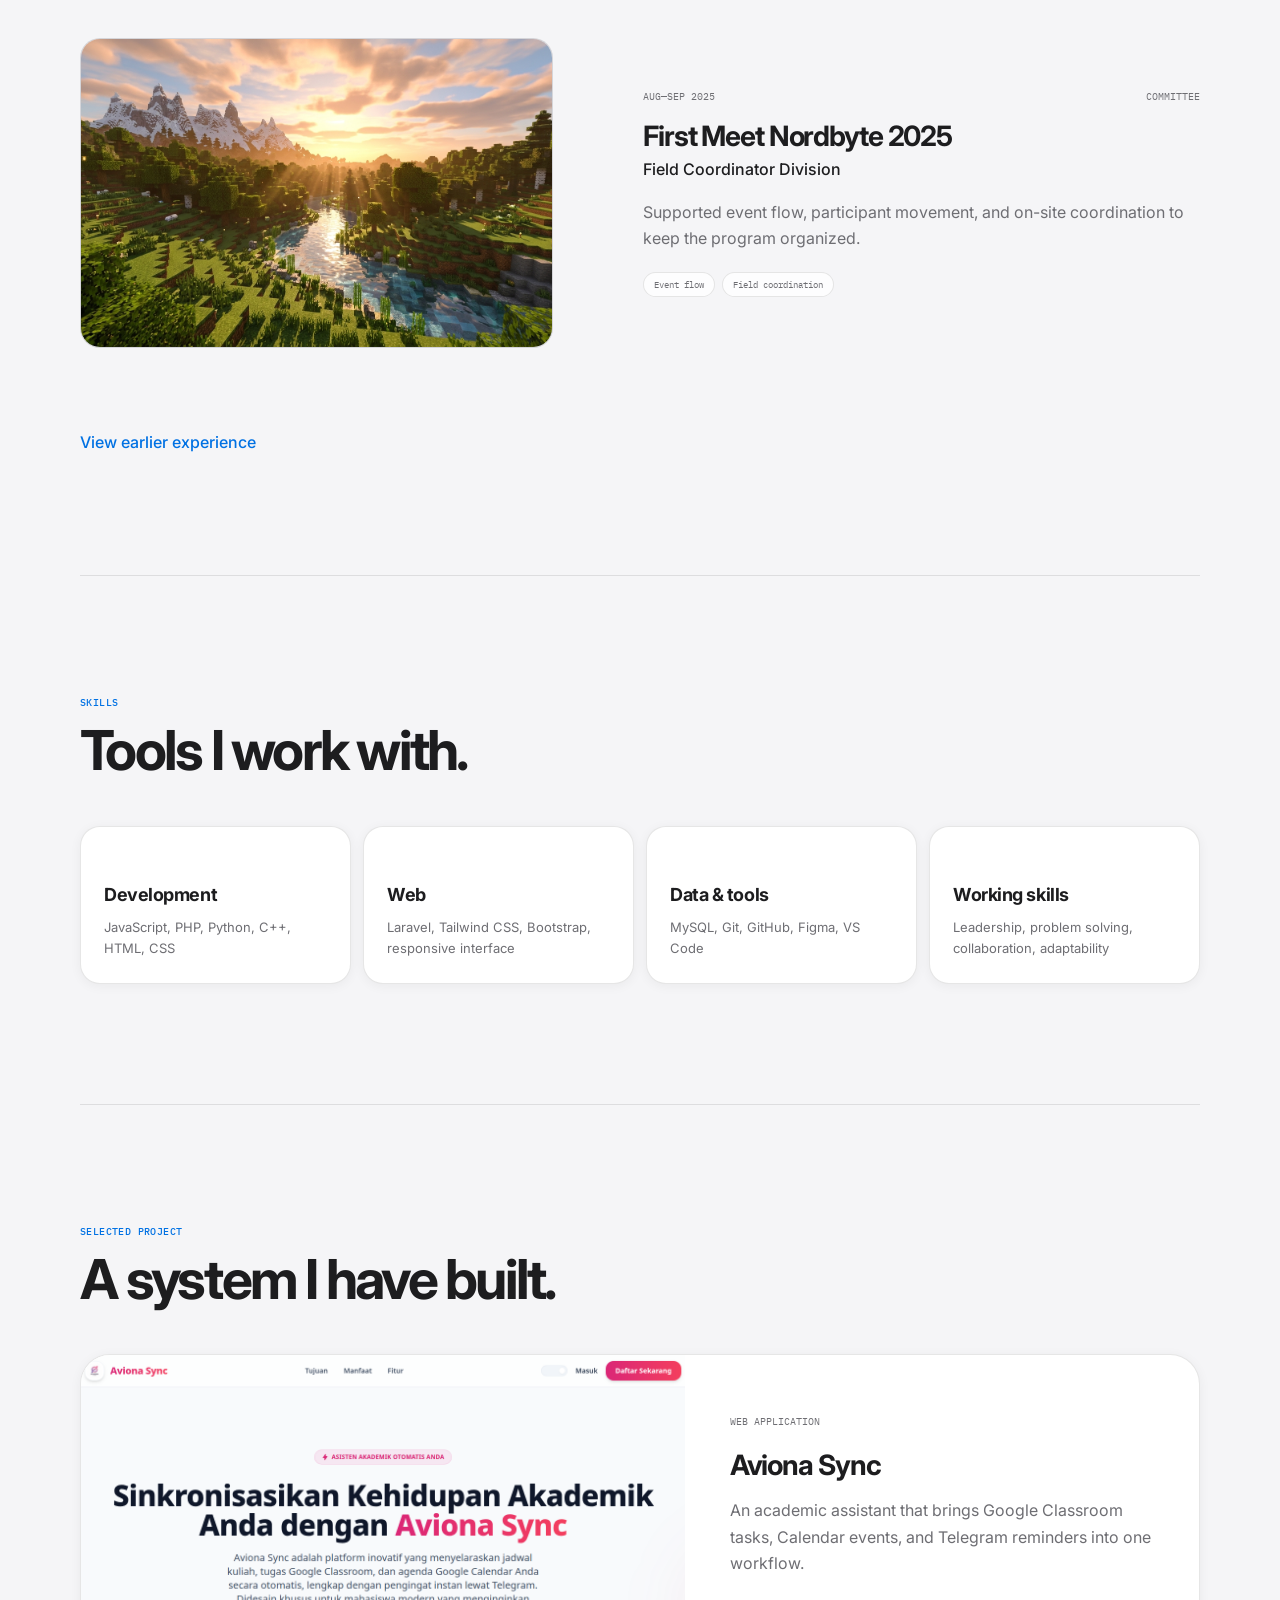
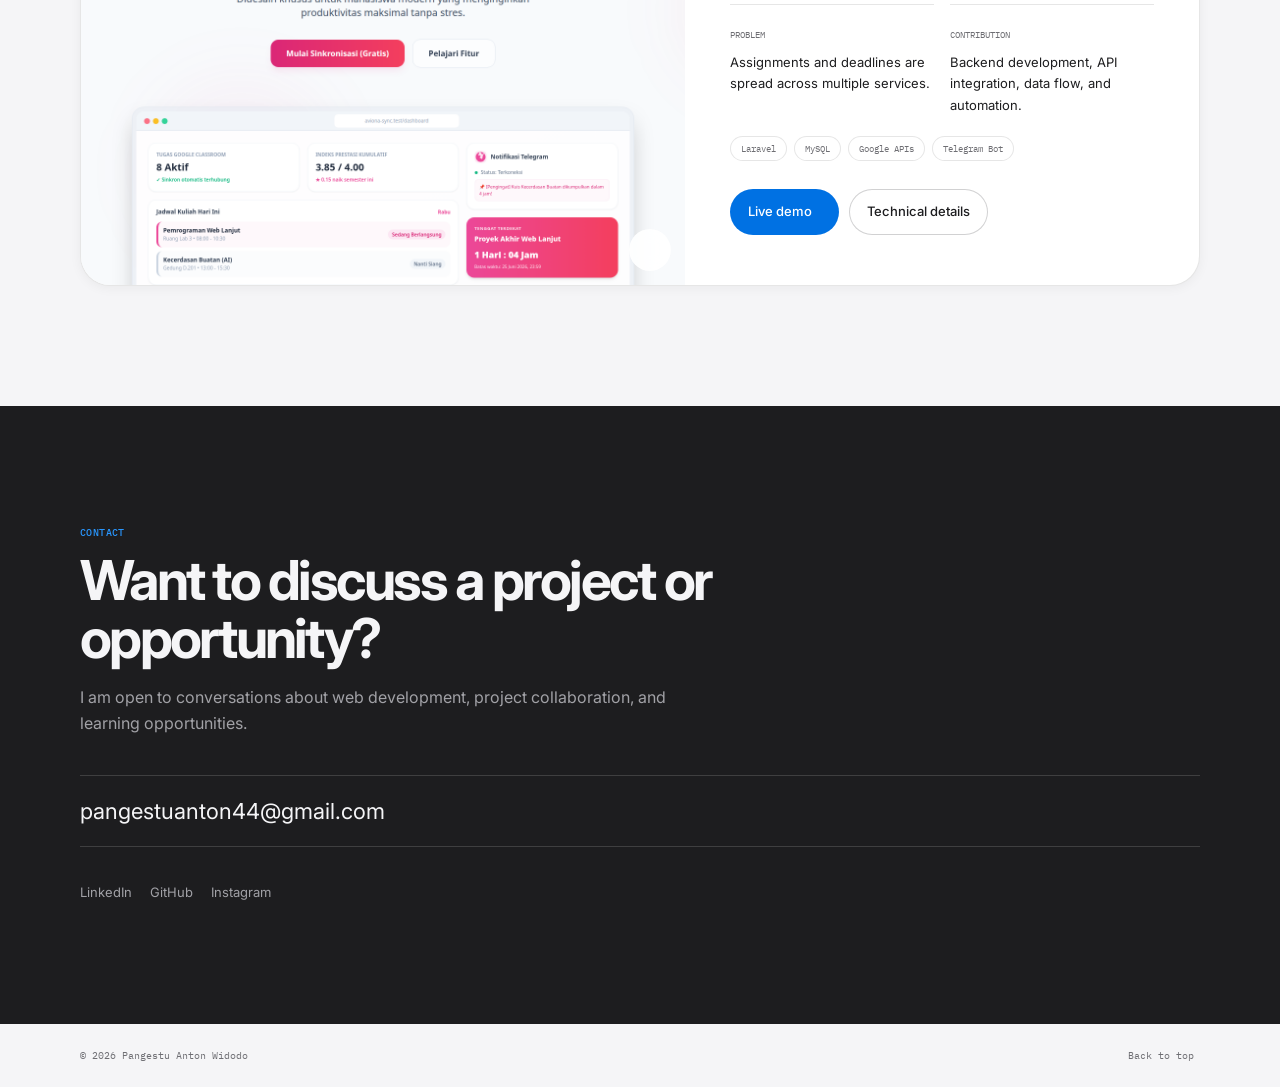
==== commit ba1f4f40: "feat: tambahkan gambar bernuansa minecraft pada bagian pengalaman" ====
--- a/index.html
+++ b/index.html
@@ -110,31 +110,31 @@
                 <header class="section-header reveal"><p class="section-label">Experience since 2025</p><h2>Campus and organizational experience.</h2></header>
                 <div class="experience-list">
                     <article class="experience-item reveal">
-                        <div class="experience-media media-placeholder" aria-label="PPLK ITERA 2026"><i data-lucide="code-2"></i></div>
+                        <div class="experience-media"><img src="assets/minecraft_redstone.jpg" alt="PPLK ITERA 2026 - Minecraft Redstone Workshop" loading="lazy"></div>
                         <div class="experience-content"><div class="item-meta"><span class="mono">Jul—Aug 2026</span><span>Technology</span></div><h3>PPLK ITERA 2026</h3><p class="role">Front-End Staff · IMTEK Division</p><p>Built the event website interface, adapted the layout for mobile devices, and coordinated with the technology team throughout development.</p><ul class="tag-list"><li>Front-end</li><li>Responsive UI</li><li>Teamwork</li></ul></div>
                     </article>
                     <article class="experience-item reveal">
-                        <div class="experience-media media-placeholder" aria-label="Expo GENSIP 2026"><i data-lucide="users"></i></div>
+                        <div class="experience-media"><img src="assets/minecraft_village.jpg" alt="Expo GENSIP 2026 - Minecraft Harbor Village" loading="lazy"></div>
                         <div class="experience-content"><div class="item-meta"><span class="mono">Dec 2025—Jan 2026</span><span>Leadership</span></div><h3>Expo GENSIP 2026</h3><p class="role">Event Chair / Project Manager</p><p>Planned the event, assigned responsibilities, tracked the team's work, and led the campus promotion program.</p><ul class="tag-list"><li>Project planning</li><li>Coordination</li></ul></div>
                     </article>
                     <article class="experience-item reveal">
-                        <div class="experience-media media-placeholder" aria-label="Clash of Generations 2026"><i data-lucide="users"></i></div>
+                        <div class="experience-media"><img src="assets/minecraft_mountains.jpg" alt="Clash of Generations 2026 - Minecraft Mountain Arena" loading="lazy"></div>
                         <div class="experience-content"><div class="item-meta"><span class="mono">May 2026</span><span>Committee</span></div><h3>Clash of Generations 2026</h3><p class="role">Field Coordinator Division</p><p>Helped manage participants and spectators during the Informatics Engineering inter-cohort mini-soccer tournament.</p><ul class="tag-list"><li>Field coordination</li><li>Event operations</li></ul></div>
                     </article>
                     <article class="experience-item reveal">
-                        <div class="experience-media media-placeholder" aria-label="IF 2026 Cohort President Election"><i data-lucide="vote"></i></div>
+                        <div class="experience-media"><img src="assets/minecraft_deep_dark.png" alt="IF 2026 Cohort President Election - Minecraft Ancient City" loading="lazy"></div>
                         <div class="experience-content"><div class="item-meta"><span class="mono">Jan—Feb 2026</span><span>Committee</span></div><h3>IF 2026 Cohort President Election</h3><p class="role">Field Coordinator Division</p><p>Supervised the election process and helped maintain an orderly environment throughout voting.</p><ul class="tag-list"><li>Supervision</li><li>Event operations</li></ul></div>
                     </article>
                     <article class="experience-item reveal">
-                        <div class="experience-media media-placeholder" aria-label="HMIF ITERA"><i data-lucide="network"></i></div>
+                        <div class="experience-media"><img src="assets/minecraft_lush_cave.jpg" alt="HMIF ITERA - Minecraft Lush Cave" loading="lazy"></div>
                         <div class="experience-content"><div class="item-meta"><span class="mono">Apr 2025—present</span><span>Organization</span></div><h3>HMIF ITERA</h3><p class="role">Member of the Informatics Student Association</p><p>Participate in association programs that develop discipline, communication, teamwork, and organizational responsibility.</p><ul class="tag-list"><li>Organization</li><li>Communication</li></ul></div>
                     </article>
                     <article class="experience-item reveal">
-                        <div class="experience-media media-placeholder" aria-label="Nordbyte 2025 Welcoming Night"><i data-lucide="moon-star"></i></div>
+                        <div class="experience-media"><img src="assets/minecraft_welcoming_night.jpg" alt="Nordbyte 2025 Welcoming Night - Minecraft Night Gathering" loading="lazy"></div>
                         <div class="experience-content"><div class="item-meta"><span class="mono">Oct—Nov 2025</span><span>Committee</span></div><h3>Nordbyte 2025 Welcoming Night</h3><p class="role">Field Coordinator Division</p><p>Supervised participant movement, maintained order around the venue, and supported communication between the committee and participants.</p><ul class="tag-list"><li>Field coordination</li><li>Communication</li></ul></div>
                     </article>
                     <article class="experience-item reveal">
-                        <div class="experience-media media-placeholder" aria-label="First Meet Nordbyte 2025"><i data-lucide="handshake"></i></div>
+                        <div class="experience-media"><img src="assets/minecraft_landscape.jpg" alt="First Meet Nordbyte 2025 - Minecraft Scenic Sunrise Landscape" loading="lazy"></div>
                         <div class="experience-content"><div class="item-meta"><span class="mono">Aug—Sep 2025</span><span>Committee</span></div><h3>First Meet Nordbyte 2025</h3><p class="role">Field Coordinator Division</p><p>Supported event flow, participant movement, and on-site coordination to keep the program organized.</p><ul class="tag-list"><li>Event flow</li><li>Field coordination</li></ul></div>
                     </article>
                 </div>
--- a/styles.css
+++ b/styles.css
@@ -99,9 +99,9 @@
 .experience-list { display: grid; }
 .experience-item { padding: 36px 0; display: grid; gap: 25px; border-top: 1px solid var(--line); }
 .experience-item:first-child { padding-top: 0; border-top: 0; }
-.experience-media { height: 230px; overflow: hidden; border: 1px solid var(--line); border-radius: var(--radius-md); background: var(--surface-muted); }
-.experience-media img { width: 100%; height: 100%; object-fit: cover; filter: grayscale(.6); transition: filter .35s; }
-.experience-media:hover img { filter: grayscale(0); }
+.experience-media { height: 230px; overflow: hidden; border: 1px solid var(--line); border-radius: var(--radius-md); background: var(--surface-muted); position: relative; }
+.experience-media img { width: 100%; height: 100%; object-fit: cover; transition: transform .45s cubic-bezier(0.16, 1, 0.3, 1), filter .35s ease; }
+.experience-media:hover img { transform: scale(1.05); filter: contrast(1.04) saturate(1.08); }
 .media-placeholder { display: grid; place-content: center; justify-items: center; gap: 12px; color: var(--text-soft); background: linear-gradient(145deg, var(--surface-solid), var(--surface-muted)); }
 .media-placeholder svg { width: 28px; height: 28px; }
 .media-placeholder span { font: 400 10px var(--mono); }
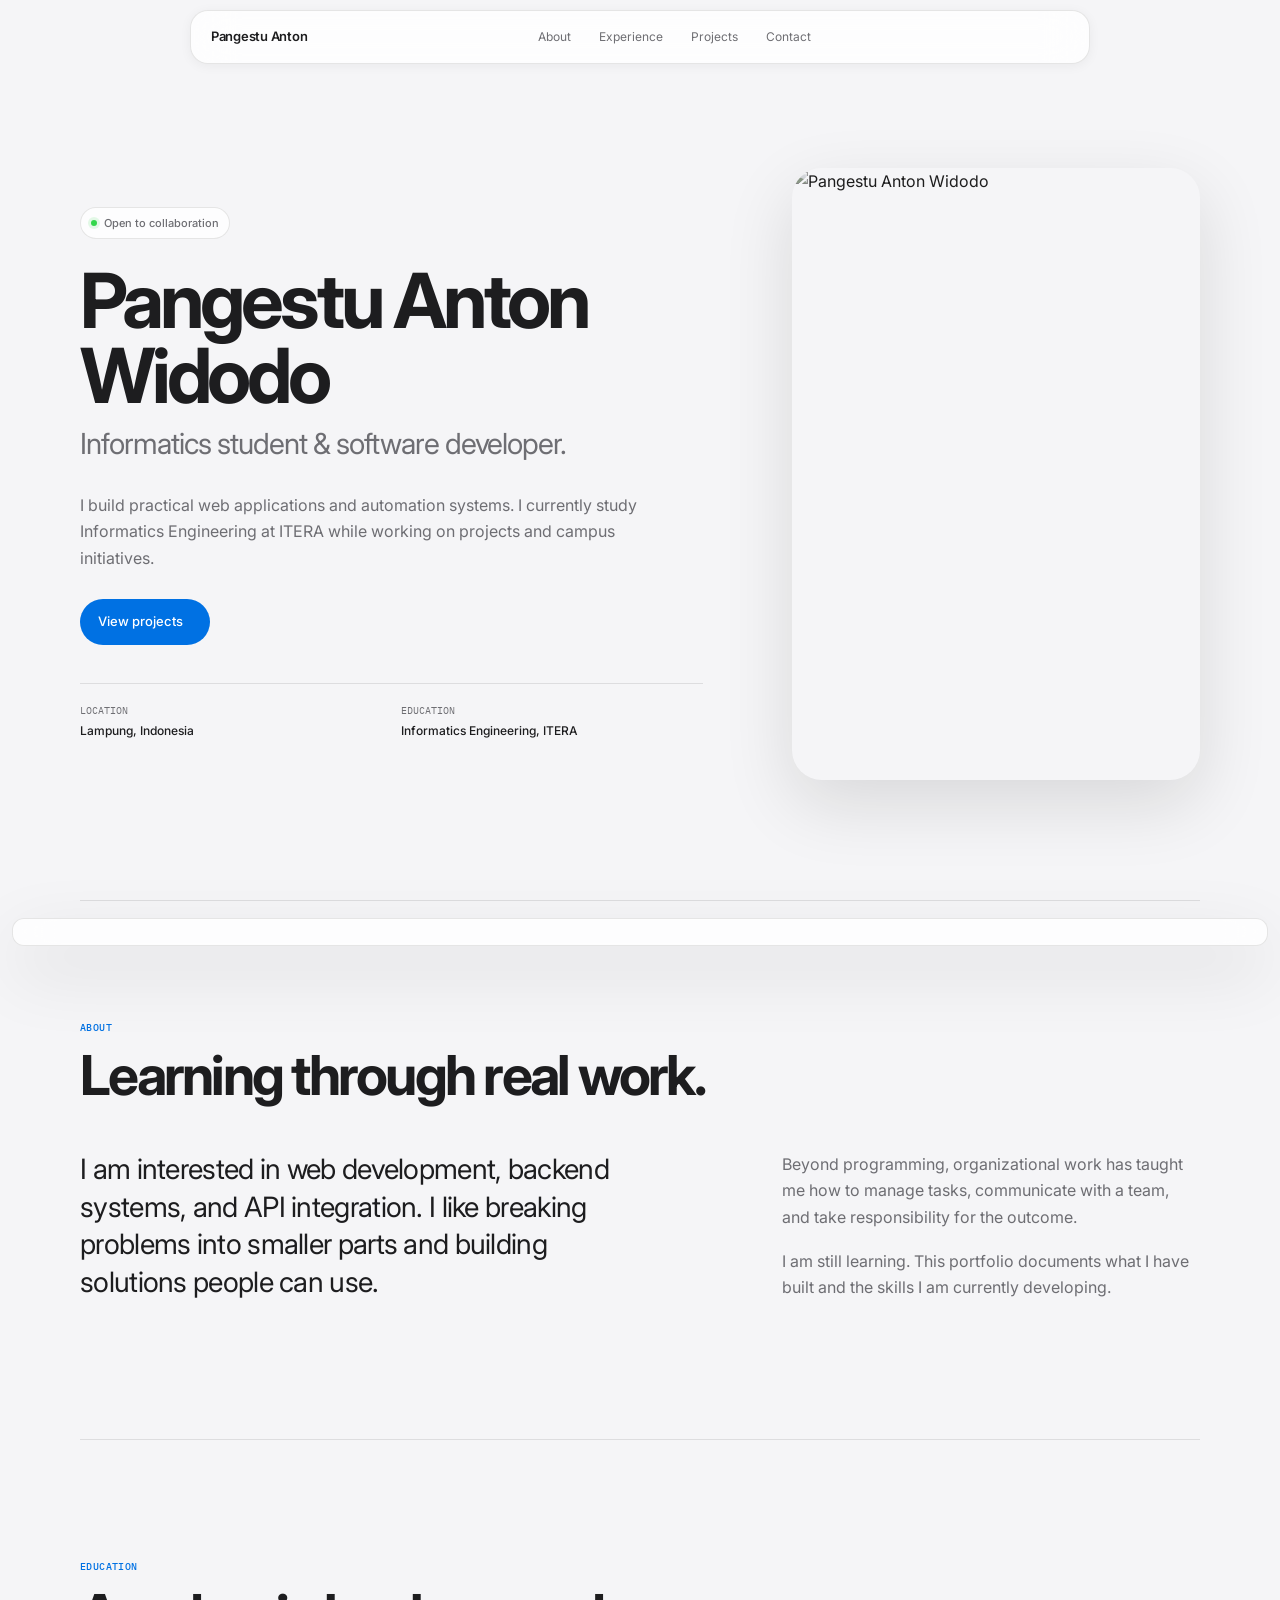
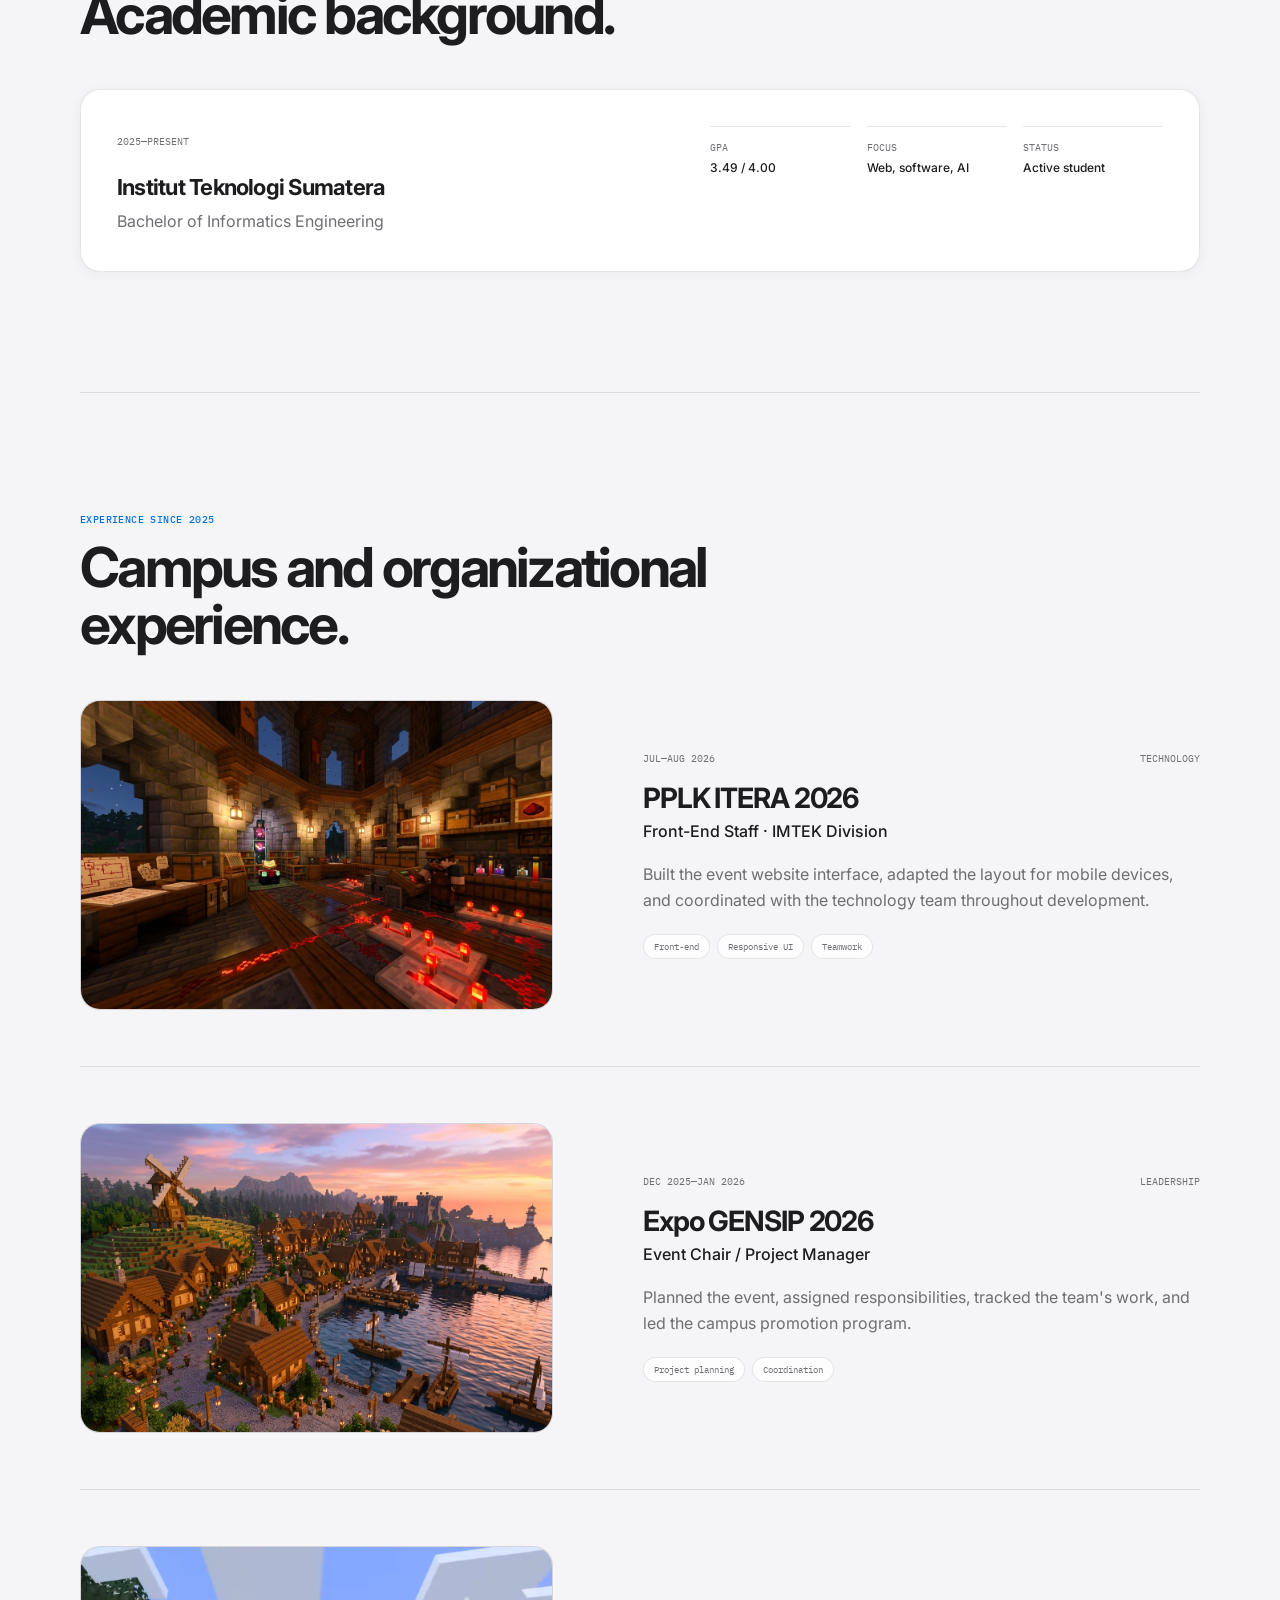
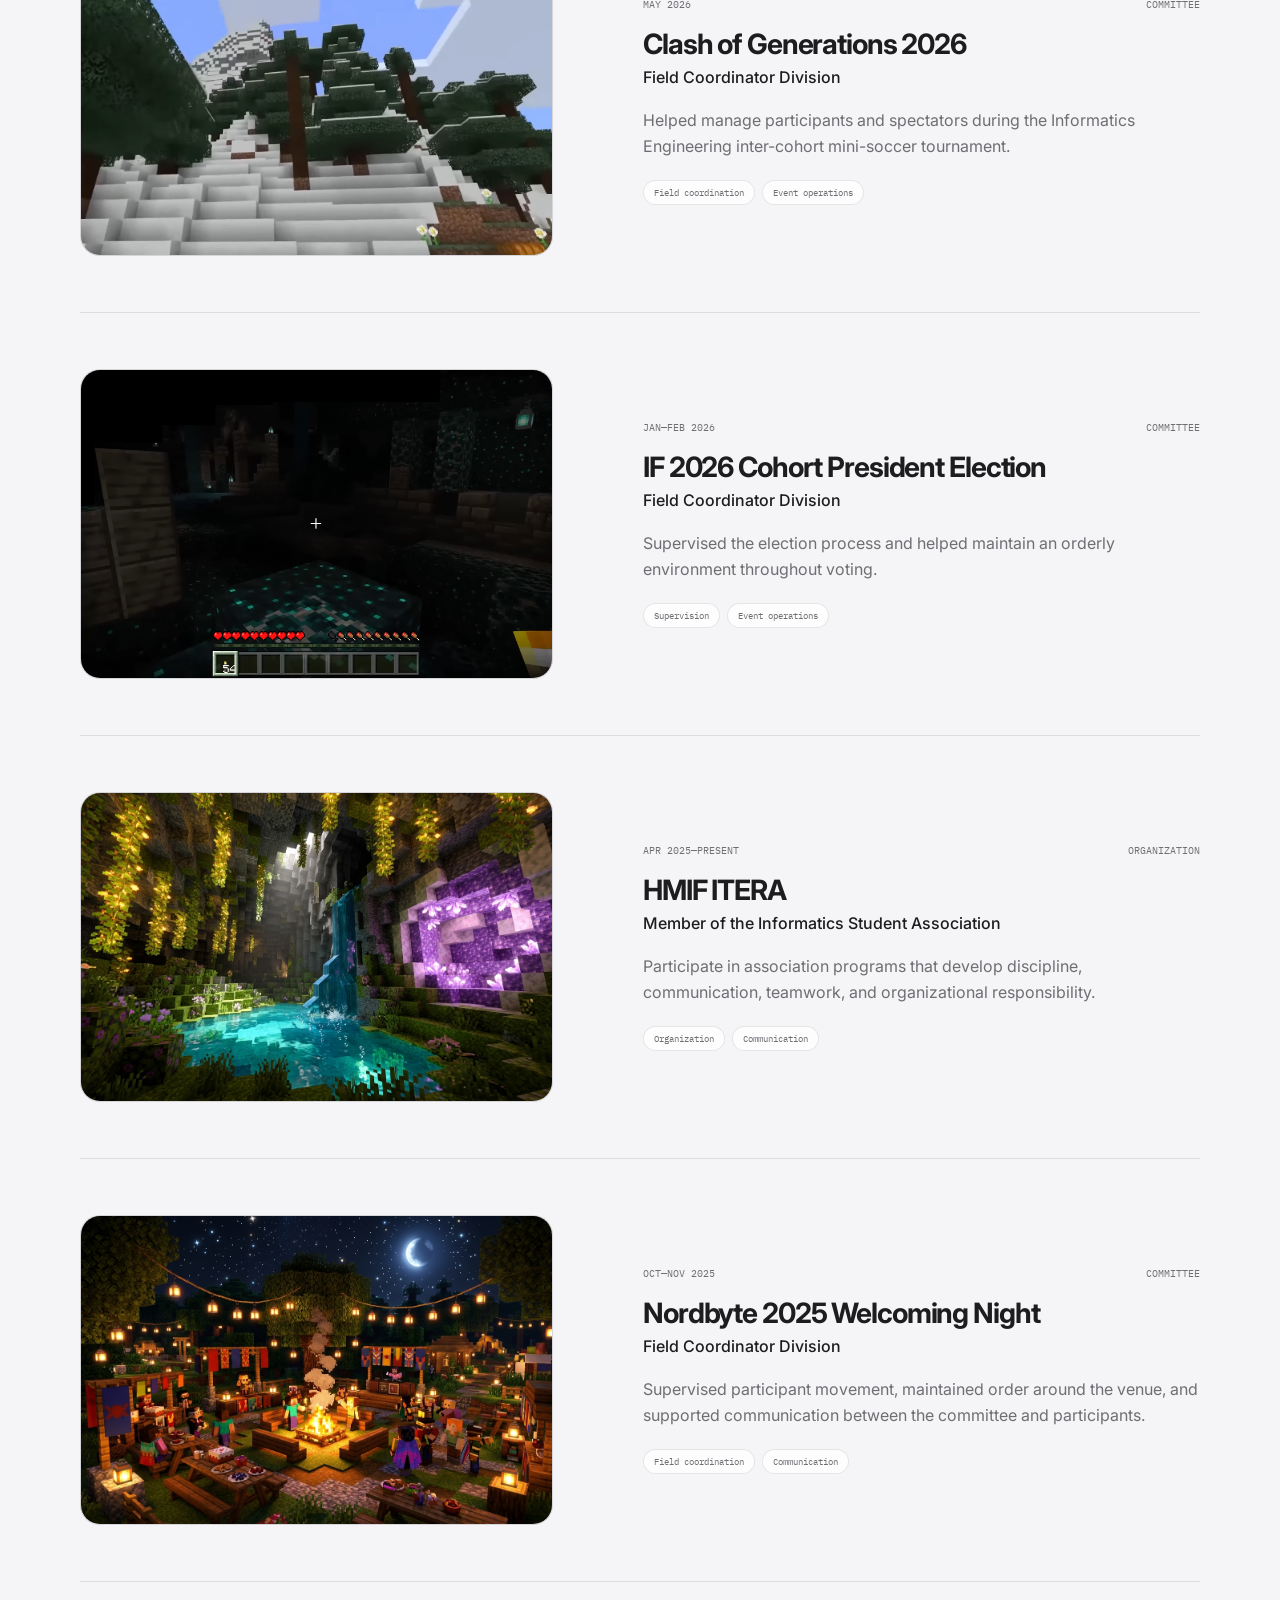
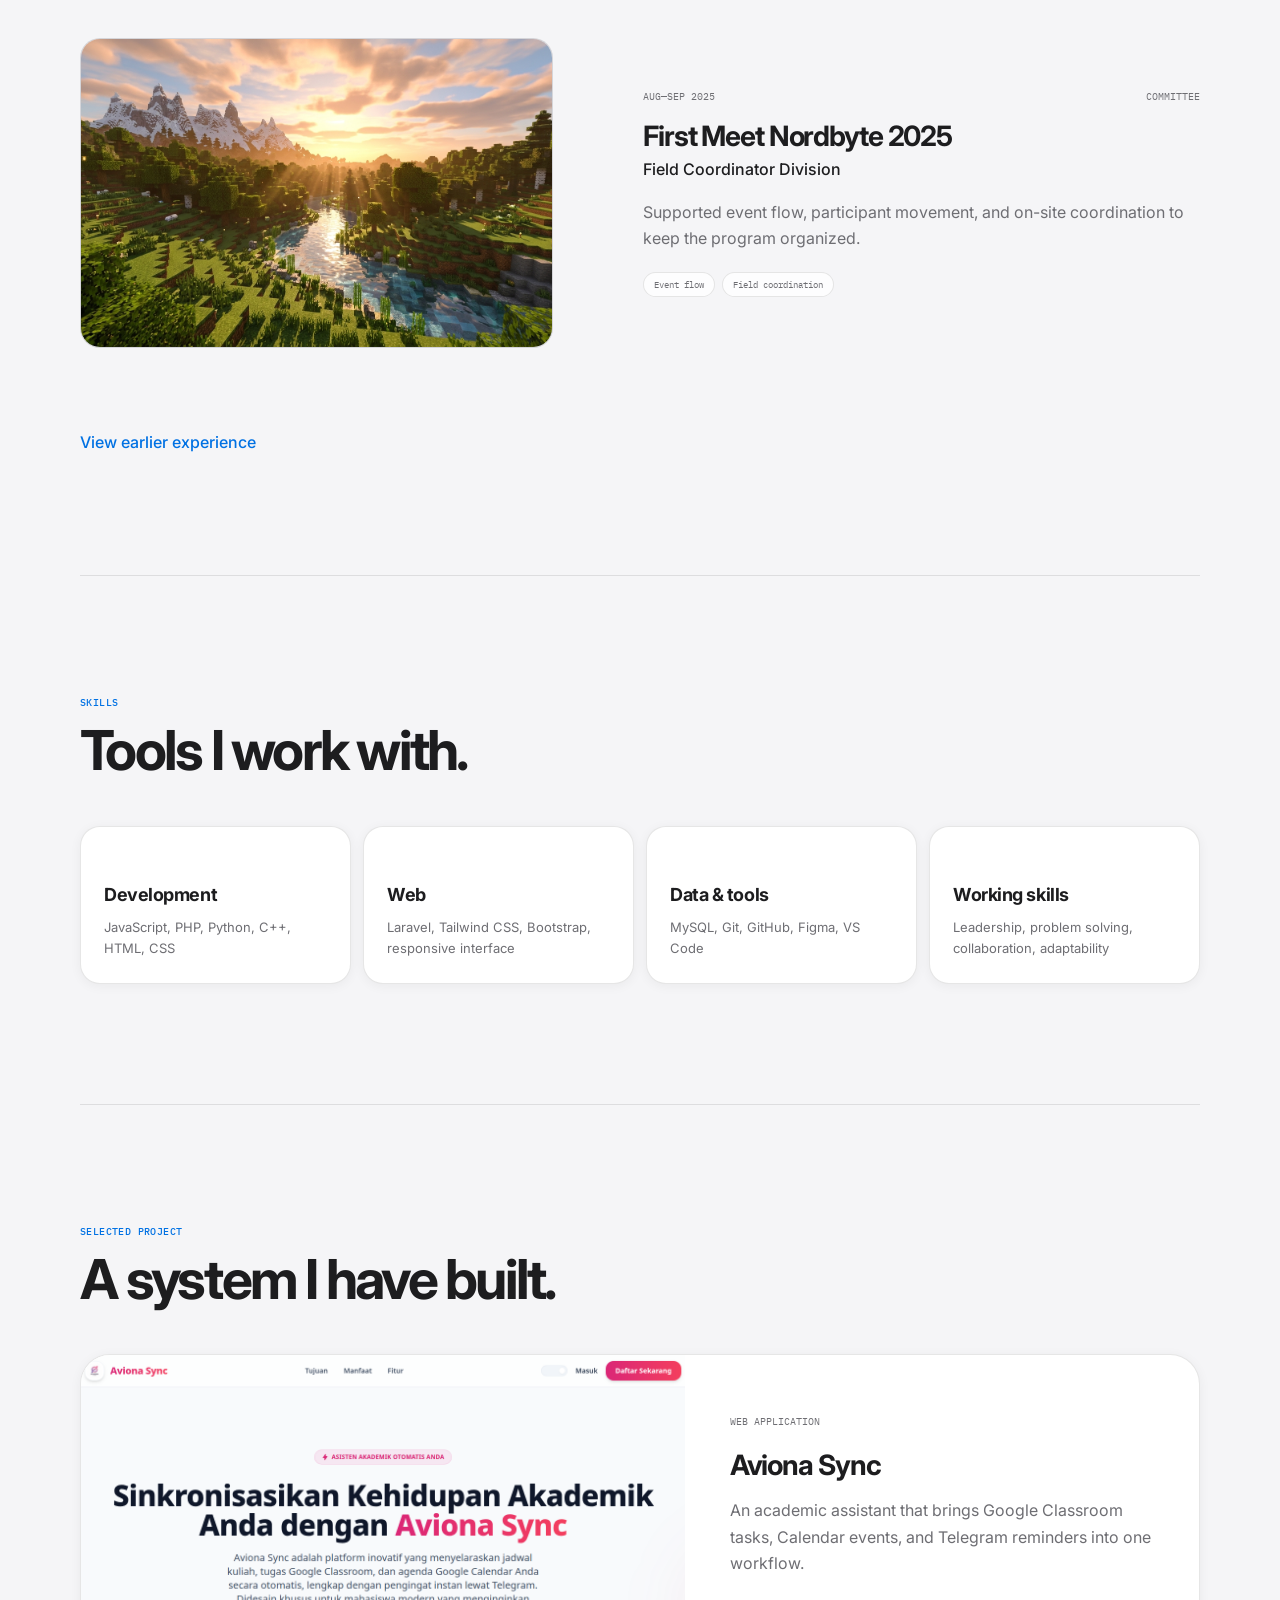
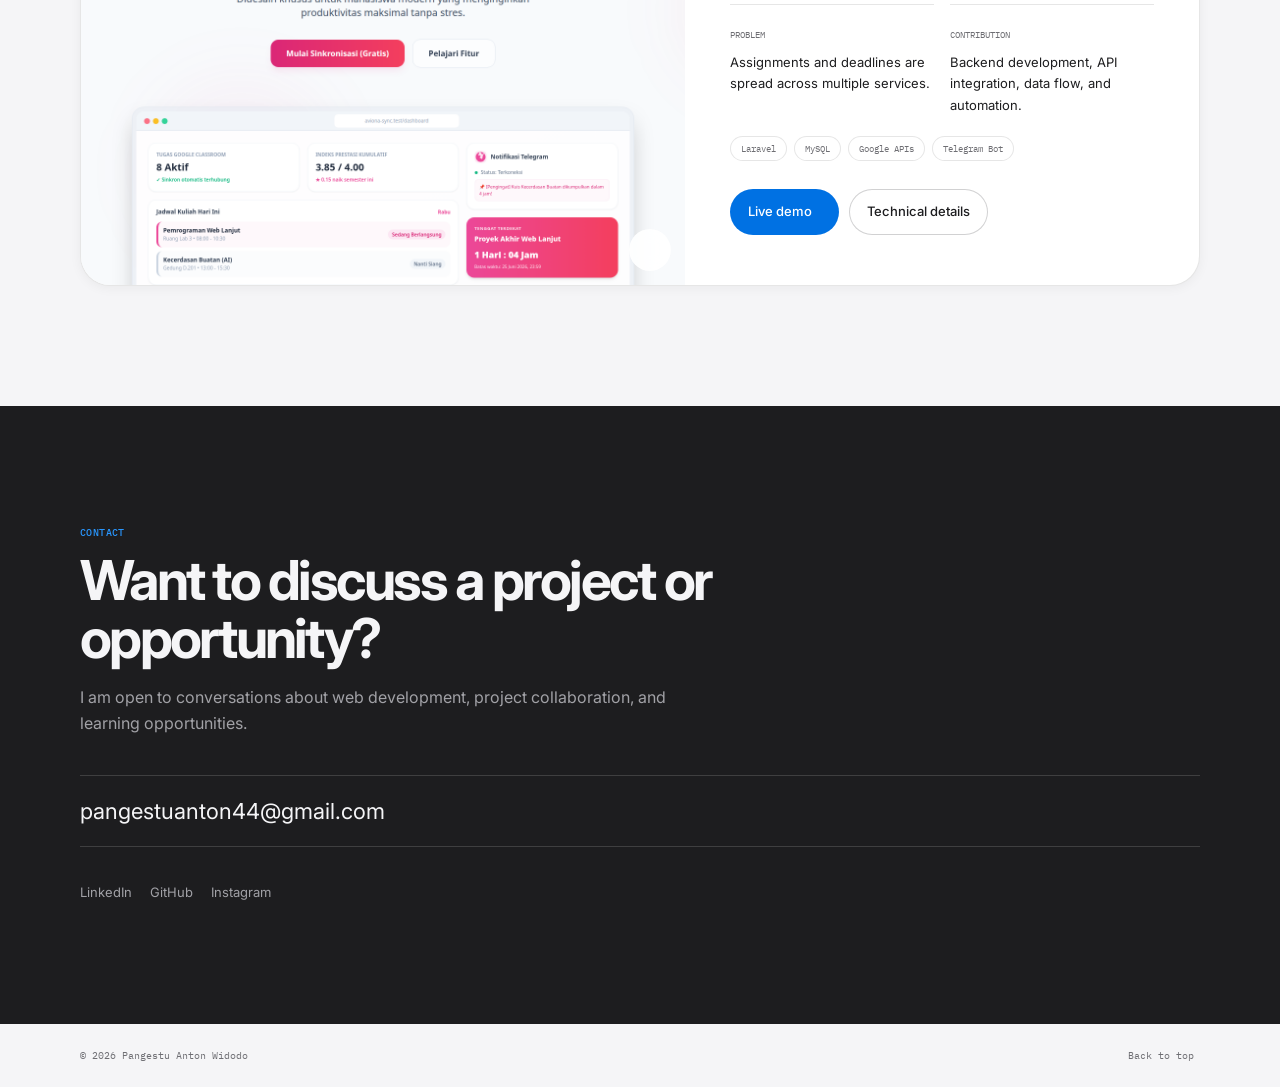
==== commit fa23bef9: "Update GPA to 3.49" ====
--- a/index.html
+++ b/index.html
@@ -102,7 +102,7 @@
                 <header class="section-header reveal"><p class="section-label">Education</p><h2>Academic background.</h2></header>
                 <article class="education-panel reveal">
                     <div><span class="mono">2025—present</span><h3>Institut Teknologi Sumatera</h3><p>Bachelor of Informatics Engineering</p></div>
-                    <dl><div><dt>GPA</dt><dd>3.50 / 4.00</dd></div><div><dt>Focus</dt><dd>Web, software, AI</dd></div><div><dt>Status</dt><dd>Active student</dd></div></dl>
+                    <dl><div><dt>GPA</dt><dd>3.49 / 4.00</dd></div><div><dt>Focus</dt><dd>Web, software, AI</dd></div><div><dt>Status</dt><dd>Active student</dd></div></dl>
                 </article>
             </section>
 
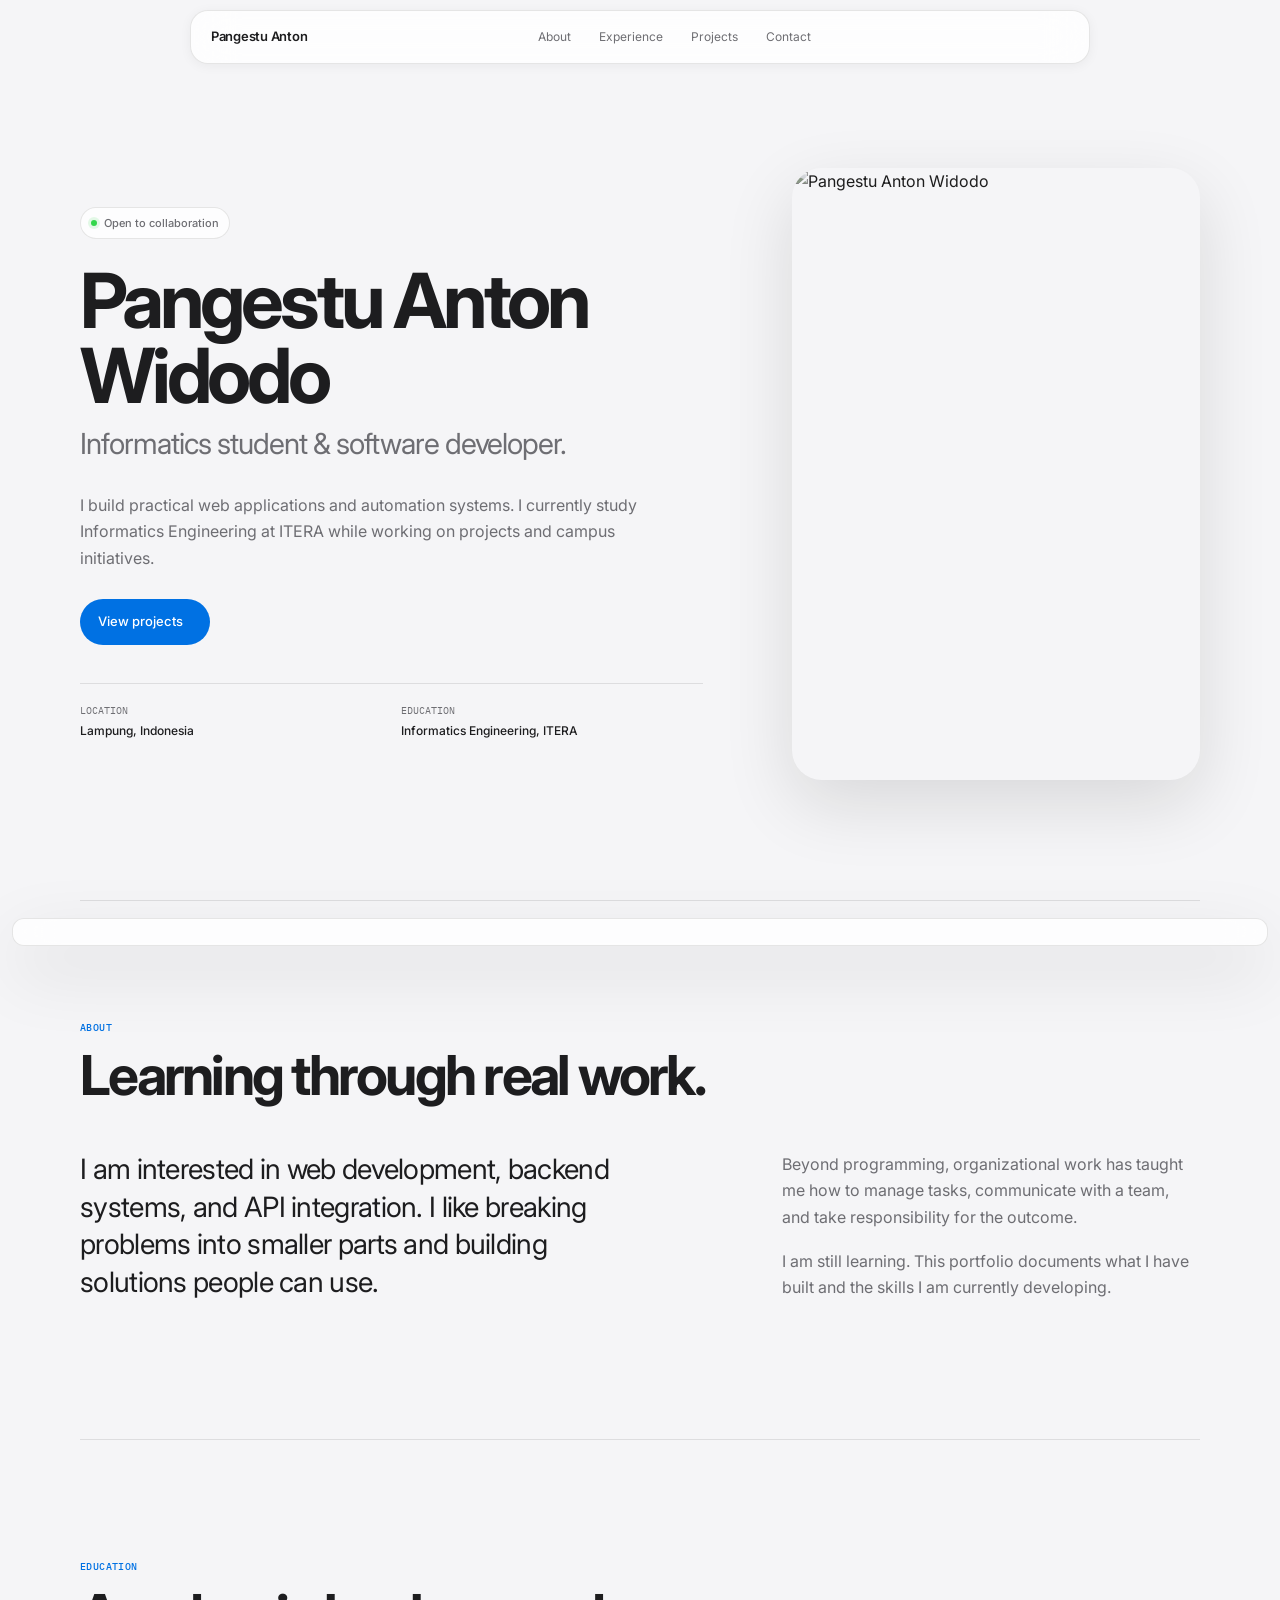
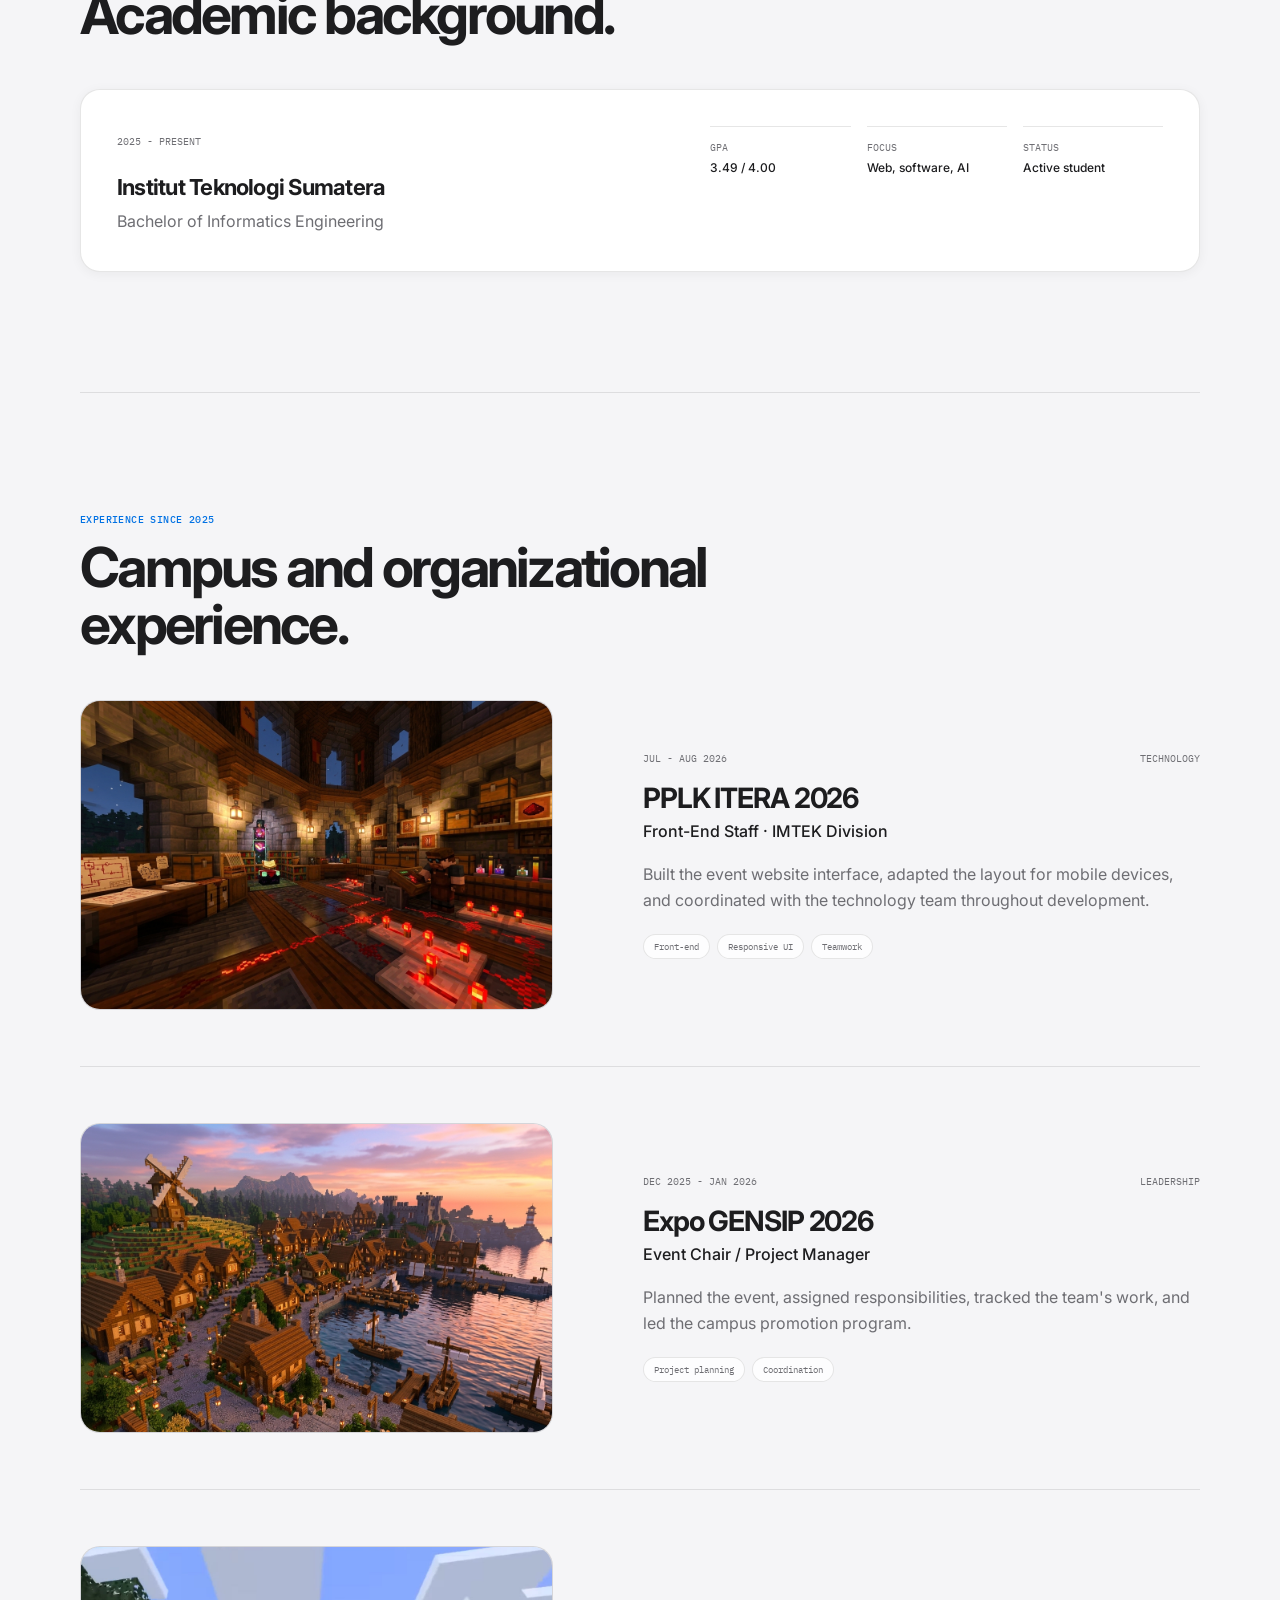
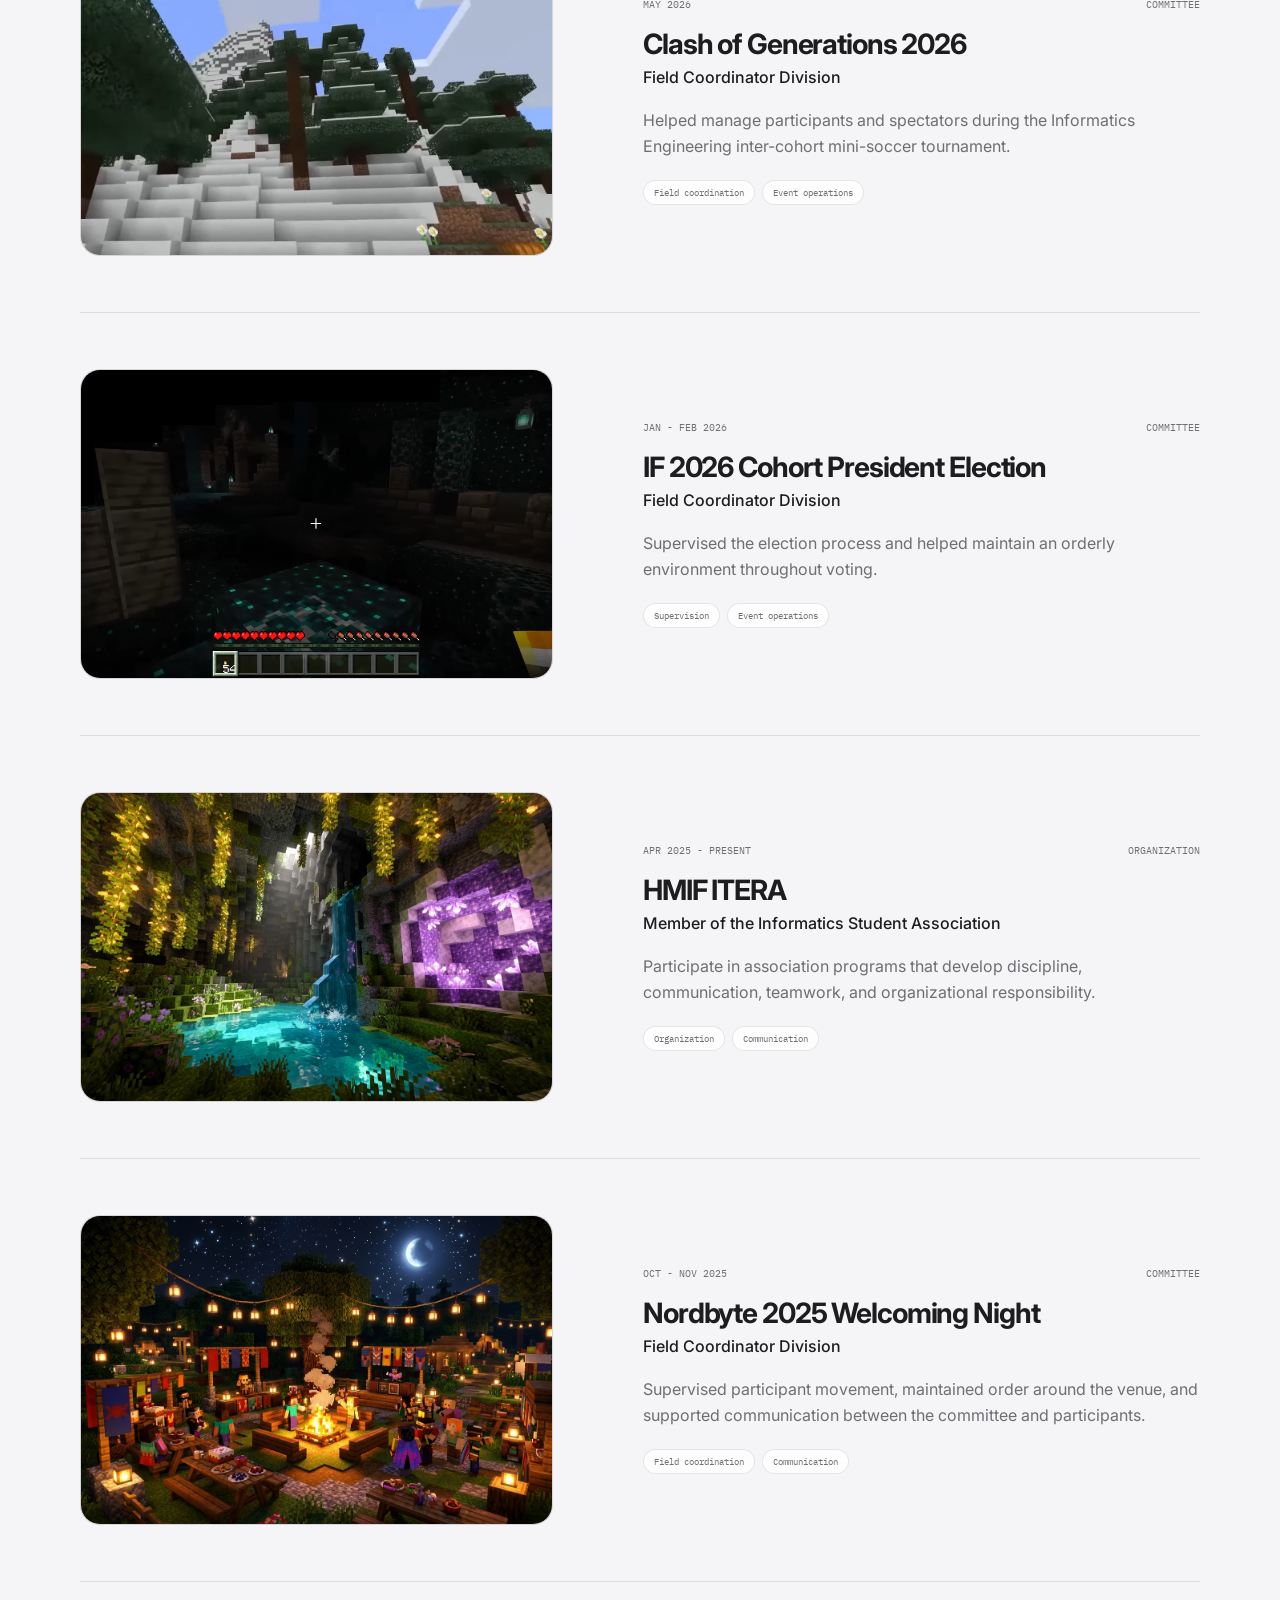
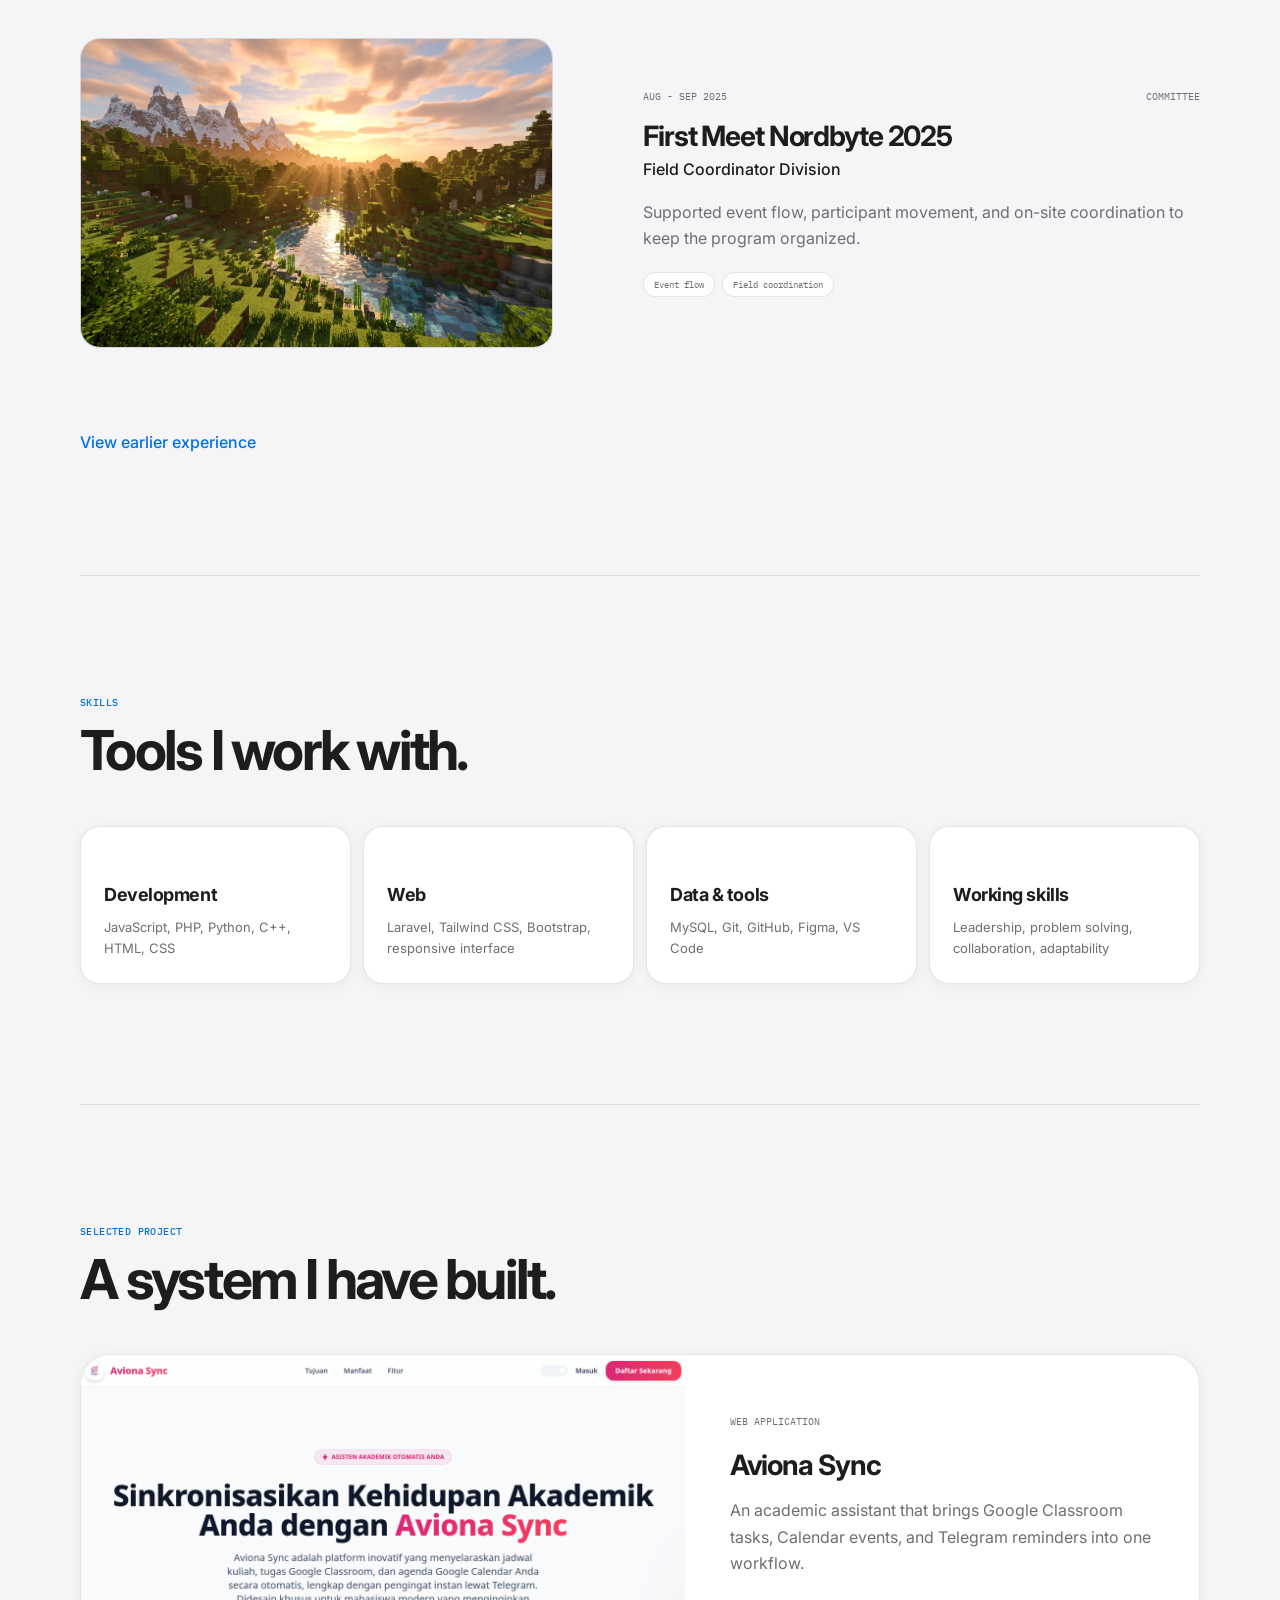
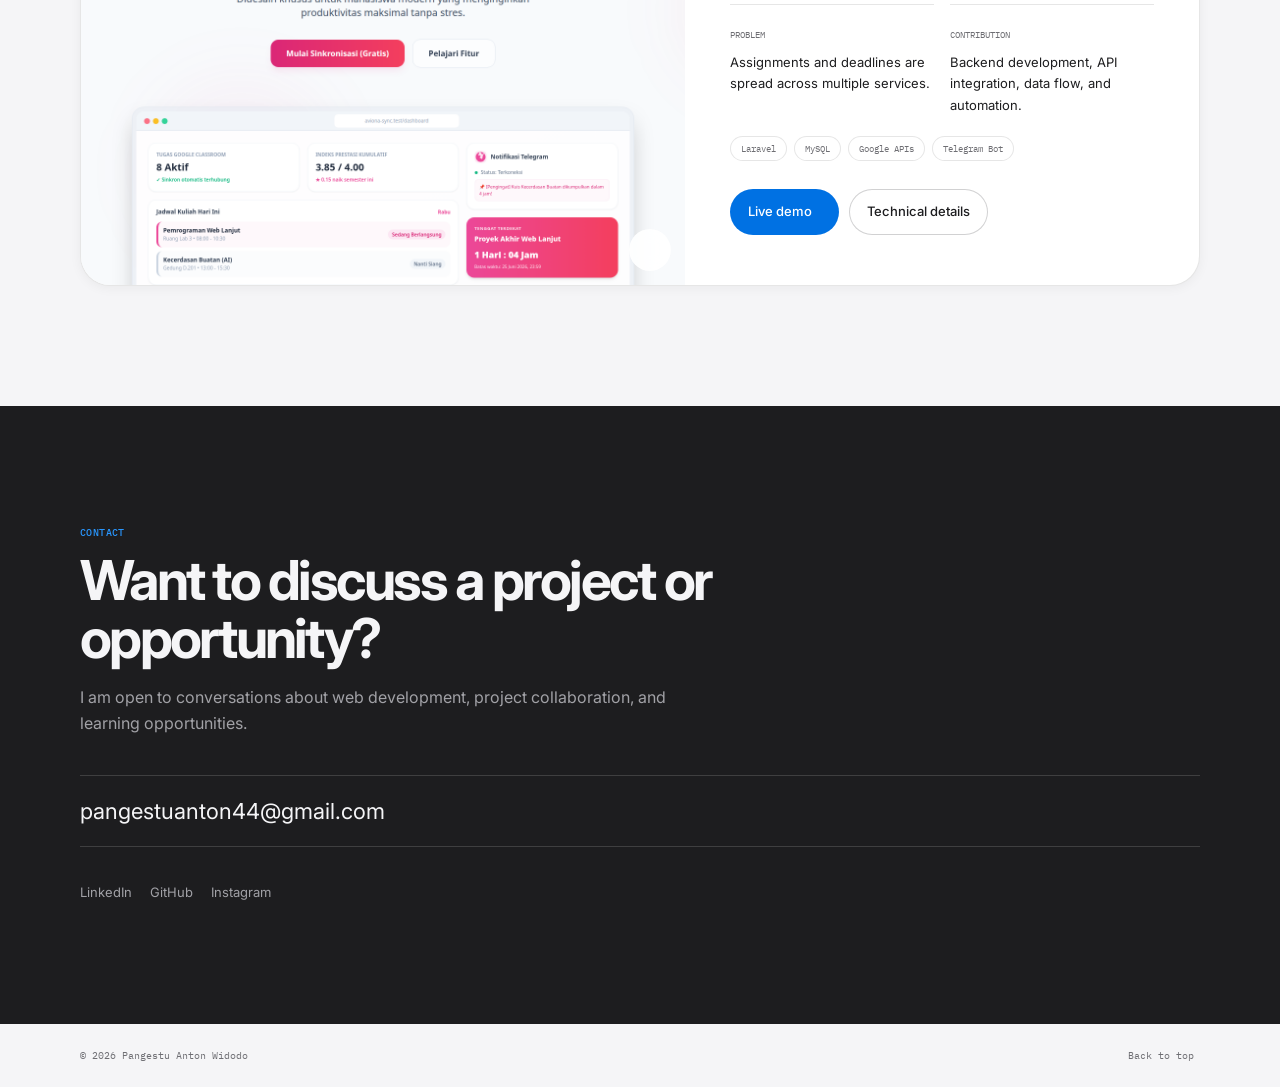
==== commit 9e417a5e: "Remove all em dashes across the website" ====
--- a/index.html
+++ b/index.html
@@ -12,7 +12,7 @@
     <link rel="manifest" href="site.webmanifest">
     <meta property="og:type" content="website">
     <meta property="og:locale" content="id_ID">
-    <meta property="og:title" content="Pangestu Anton Widodo — Software Developer">
+    <meta property="og:title" content="Pangestu Anton Widodo - Software Developer">
     <meta property="og:description" content="An Informatics Engineering student building web applications and automation systems.">
     <meta property="og:url" content="https://antonique.web.id/">
     <meta property="og:image" content="https://antonique.web.id/assets/figma%20boy.jpeg">
@@ -26,7 +26,7 @@
             document.documentElement.dataset.theme = dark ? 'dark' : 'light';
         })();
     </script>
-    <link rel="stylesheet" href="styles.css">
+    <link rel="stylesheet" href="css/styles.css">
 </head>
 <body>
     <div class="maintenance" id="maintenance" hidden>
@@ -101,7 +101,7 @@
             <section class="section container" id="education">
                 <header class="section-header reveal"><p class="section-label">Education</p><h2>Academic background.</h2></header>
                 <article class="education-panel reveal">
-                    <div><span class="mono">2025—present</span><h3>Institut Teknologi Sumatera</h3><p>Bachelor of Informatics Engineering</p></div>
+                    <div><span class="mono">2025 - present</span><h3>Institut Teknologi Sumatera</h3><p>Bachelor of Informatics Engineering</p></div>
                     <dl><div><dt>GPA</dt><dd>3.49 / 4.00</dd></div><div><dt>Focus</dt><dd>Web, software, AI</dd></div><div><dt>Status</dt><dd>Active student</dd></div></dl>
                 </article>
             </section>
@@ -111,11 +111,11 @@
                 <div class="experience-list">
                     <article class="experience-item reveal">
                         <div class="experience-media"><img src="assets/minecraft_redstone.jpg" alt="PPLK ITERA 2026 - Minecraft Redstone Workshop" loading="lazy"></div>
-                        <div class="experience-content"><div class="item-meta"><span class="mono">Jul—Aug 2026</span><span>Technology</span></div><h3>PPLK ITERA 2026</h3><p class="role">Front-End Staff · IMTEK Division</p><p>Built the event website interface, adapted the layout for mobile devices, and coordinated with the technology team throughout development.</p><ul class="tag-list"><li>Front-end</li><li>Responsive UI</li><li>Teamwork</li></ul></div>
+                        <div class="experience-content"><div class="item-meta"><span class="mono">Jul - Aug 2026</span><span>Technology</span></div><h3>PPLK ITERA 2026</h3><p class="role">Front-End Staff · IMTEK Division</p><p>Built the event website interface, adapted the layout for mobile devices, and coordinated with the technology team throughout development.</p><ul class="tag-list"><li>Front-end</li><li>Responsive UI</li><li>Teamwork</li></ul></div>
                     </article>
                     <article class="experience-item reveal">
                         <div class="experience-media"><img src="assets/minecraft_village.jpg" alt="Expo GENSIP 2026 - Minecraft Harbor Village" loading="lazy"></div>
-                        <div class="experience-content"><div class="item-meta"><span class="mono">Dec 2025—Jan 2026</span><span>Leadership</span></div><h3>Expo GENSIP 2026</h3><p class="role">Event Chair / Project Manager</p><p>Planned the event, assigned responsibilities, tracked the team's work, and led the campus promotion program.</p><ul class="tag-list"><li>Project planning</li><li>Coordination</li></ul></div>
+                        <div class="experience-content"><div class="item-meta"><span class="mono">Dec 2025 - Jan 2026</span><span>Leadership</span></div><h3>Expo GENSIP 2026</h3><p class="role">Event Chair / Project Manager</p><p>Planned the event, assigned responsibilities, tracked the team's work, and led the campus promotion program.</p><ul class="tag-list"><li>Project planning</li><li>Coordination</li></ul></div>
                     </article>
                     <article class="experience-item reveal">
                         <div class="experience-media"><img src="assets/minecraft_mountains.jpg" alt="Clash of Generations 2026 - Minecraft Mountain Arena" loading="lazy"></div>
@@ -123,19 +123,19 @@
                     </article>
                     <article class="experience-item reveal">
                         <div class="experience-media"><img src="assets/minecraft_deep_dark.png" alt="IF 2026 Cohort President Election - Minecraft Ancient City" loading="lazy"></div>
-                        <div class="experience-content"><div class="item-meta"><span class="mono">Jan—Feb 2026</span><span>Committee</span></div><h3>IF 2026 Cohort President Election</h3><p class="role">Field Coordinator Division</p><p>Supervised the election process and helped maintain an orderly environment throughout voting.</p><ul class="tag-list"><li>Supervision</li><li>Event operations</li></ul></div>
+                        <div class="experience-content"><div class="item-meta"><span class="mono">Jan - Feb 2026</span><span>Committee</span></div><h3>IF 2026 Cohort President Election</h3><p class="role">Field Coordinator Division</p><p>Supervised the election process and helped maintain an orderly environment throughout voting.</p><ul class="tag-list"><li>Supervision</li><li>Event operations</li></ul></div>
                     </article>
                     <article class="experience-item reveal">
                         <div class="experience-media"><img src="assets/minecraft_lush_cave.jpg" alt="HMIF ITERA - Minecraft Lush Cave" loading="lazy"></div>
-                        <div class="experience-content"><div class="item-meta"><span class="mono">Apr 2025—present</span><span>Organization</span></div><h3>HMIF ITERA</h3><p class="role">Member of the Informatics Student Association</p><p>Participate in association programs that develop discipline, communication, teamwork, and organizational responsibility.</p><ul class="tag-list"><li>Organization</li><li>Communication</li></ul></div>
+                        <div class="experience-content"><div class="item-meta"><span class="mono">Apr 2025 - present</span><span>Organization</span></div><h3>HMIF ITERA</h3><p class="role">Member of the Informatics Student Association</p><p>Participate in association programs that develop discipline, communication, teamwork, and organizational responsibility.</p><ul class="tag-list"><li>Organization</li><li>Communication</li></ul></div>
                     </article>
                     <article class="experience-item reveal">
                         <div class="experience-media"><img src="assets/minecraft_welcoming_night.jpg" alt="Nordbyte 2025 Welcoming Night - Minecraft Night Gathering" loading="lazy"></div>
-                        <div class="experience-content"><div class="item-meta"><span class="mono">Oct—Nov 2025</span><span>Committee</span></div><h3>Nordbyte 2025 Welcoming Night</h3><p class="role">Field Coordinator Division</p><p>Supervised participant movement, maintained order around the venue, and supported communication between the committee and participants.</p><ul class="tag-list"><li>Field coordination</li><li>Communication</li></ul></div>
+                        <div class="experience-content"><div class="item-meta"><span class="mono">Oct - Nov 2025</span><span>Committee</span></div><h3>Nordbyte 2025 Welcoming Night</h3><p class="role">Field Coordinator Division</p><p>Supervised participant movement, maintained order around the venue, and supported communication between the committee and participants.</p><ul class="tag-list"><li>Field coordination</li><li>Communication</li></ul></div>
                     </article>
                     <article class="experience-item reveal">
                         <div class="experience-media"><img src="assets/minecraft_landscape.jpg" alt="First Meet Nordbyte 2025 - Minecraft Scenic Sunrise Landscape" loading="lazy"></div>
-                        <div class="experience-content"><div class="item-meta"><span class="mono">Aug—Sep 2025</span><span>Committee</span></div><h3>First Meet Nordbyte 2025</h3><p class="role">Field Coordinator Division</p><p>Supported event flow, participant movement, and on-site coordination to keep the program organized.</p><ul class="tag-list"><li>Event flow</li><li>Field coordination</li></ul></div>
+                        <div class="experience-content"><div class="item-meta"><span class="mono">Aug - Sep 2025</span><span>Committee</span></div><h3>First Meet Nordbyte 2025</h3><p class="role">Field Coordinator Division</p><p>Supported event flow, participant movement, and on-site coordination to keep the program organized.</p><ul class="tag-list"><li>Event flow</li><li>Field coordination</li></ul></div>
                     </article>
                 </div>
                 <a class="inline-link reveal" href="experience-archive.html">View earlier experience <i data-lucide="arrow-up-right"></i></a>
@@ -172,8 +172,8 @@
         <div class="dialog-body"><h2 id="dialogTitle">How Aviona Sync works</h2><p class="lead">Aviona Sync retrieves assignment data, stores it in a structured format, and sends schedules and reminders through services students already use.</p><div class="dialog-grid"><article><i data-lucide="key-round"></i><h3>Authentication</h3><p>Google OAuth 2.0 handles authentication and token management.</p></article><article><i data-lucide="refresh-cw"></i><h3>Synchronization</h3><p>Scheduled jobs retrieve updates from Classroom and Calendar.</p></article><article><i data-lucide="bell"></i><h3>Notification</h3><p>The Telegram Bot sends automated summaries and reminders.</p></article><article><i data-lucide="database"></i><h3>Storage</h3><p>MySQL stores users, assignments, statuses, and schedules.</p></article></div></div>
     </dialog>
     <div class="toast" id="toast" role="status" aria-live="polite"></div>
-    <script src="config.js"></script>
+    <script src="js/config.js"></script>
     <script src="https://unpkg.com/lucide@0.468.0/dist/umd/lucide.min.js"></script>
-    <script src="script.js"></script>
+    <script src="js/script.js"></script>
 </body>
 </html>
--- a/css/styles.css
+++ b/css/styles.css
@@ -0,0 +1,218 @@
+:root {
+    color-scheme: light;
+    --page: #f5f5f7;
+    --surface: rgba(255, 255, 255, 0.82);
+    --surface-solid: #ffffff;
+    --surface-muted: #ececf0;
+    --text: #1d1d1f;
+    --text-soft: #6e6e73;
+    --line: rgba(29, 29, 31, 0.11);
+    --line-strong: rgba(29, 29, 31, 0.2);
+    --accent: #0071e3;
+    --accent-hover: #0077ed;
+    --button-text: #ffffff;
+    --shadow-sm: 0 2px 12px rgba(0, 0, 0, 0.05);
+    --shadow-lg: 0 24px 70px rgba(0, 0, 0, 0.12);
+    --radius-sm: 12px;
+    --radius-md: 20px;
+    --radius-lg: 30px;
+    --font: 'Inter', -apple-system, BlinkMacSystemFont, 'Segoe UI', sans-serif;
+    --mono: 'IBM Plex Mono', monospace;
+}
+
+:root[data-theme='dark'] {
+    color-scheme: dark;
+    --page: #101012;
+    --surface: rgba(34, 34, 38, 0.8);
+    --surface-solid: #1c1c1f;
+    --surface-muted: #28282c;
+    --text: #f5f5f7;
+    --text-soft: #a1a1a6;
+    --line: rgba(255, 255, 255, 0.1);
+    --line-strong: rgba(255, 255, 255, 0.18);
+    --accent: #2997ff;
+    --accent-hover: #40a9ff;
+    --button-text: #ffffff;
+    --shadow-sm: 0 2px 16px rgba(0, 0, 0, 0.2);
+    --shadow-lg: 0 28px 80px rgba(0, 0, 0, 0.42);
+}
+
+*, *::before, *::after { box-sizing: border-box; }
+html { scroll-behavior: smooth; }
+body { margin: 0; overflow-x: hidden; color: var(--text); background: var(--page); font-family: var(--font); font-size: 15px; line-height: 1.65; transition: color .25s ease, background .25s ease; }
+body.menu-open, body.dialog-open { overflow: hidden; }
+a { color: inherit; }
+button { color: inherit; font: inherit; }
+img { display: block; max-width: 100%; }
+svg { width: 18px; height: 18px; stroke-width: 1.8; }
+::selection { color: var(--button-text); background: var(--accent); }
+.container { width: min(100% - 32px, 1120px); margin-inline: auto; }
+
+.site-header { position: fixed; inset: 0 0 auto; z-index: 50; padding: 10px 0; pointer-events: none; transition: transform .28s ease; }
+.site-header.nav-hidden { transform: translateY(calc(-100% - 12px)); }
+.nav-shell { width: min(calc(100% - 24px), 900px); min-height: 52px; margin: 0 auto; padding: 6px 8px 6px 18px; display: flex; align-items: center; justify-content: space-between; border: 1px solid var(--line); border-radius: 18px; background: var(--surface); box-shadow: var(--shadow-sm); backdrop-filter: blur(22px) saturate(160%); -webkit-backdrop-filter: blur(22px) saturate(160%); pointer-events: auto; transition: background .25s, border-color .25s, box-shadow .25s; }
+.brand { font-size: 13px; font-weight: 600; letter-spacing: -.02em; text-decoration: none; }
+.desktop-nav { display: none; }
+.nav-actions { display: flex; gap: 3px; }
+.icon-button { width: 40px; height: 40px; padding: 0; display: inline-grid; place-items: center; border: 0; border-radius: 12px; color: var(--text-soft); background: transparent; cursor: pointer; transition: color .2s, background .2s, transform .2s; }
+.icon-button:hover { color: var(--text); background: var(--surface-muted); }
+.icon-button:active { transform: scale(.94); }
+.mobile-menu { position: fixed; z-index: 40; top: 74px; left: 12px; right: 12px; padding: 12px; visibility: hidden; opacity: 0; transform: translateY(-8px) scale(.98); border: 1px solid var(--line); border-radius: var(--radius-md); background: var(--surface); box-shadow: var(--shadow-lg); backdrop-filter: blur(24px) saturate(170%); -webkit-backdrop-filter: blur(24px) saturate(170%); transition: opacity .2s, transform .2s, visibility .2s; }
+.mobile-menu.open { visibility: visible; opacity: 1; transform: none; }
+.mobile-menu a { padding: 14px; display: flex; align-items: center; justify-content: space-between; border-radius: 12px; font-size: 17px; font-weight: 500; text-decoration: none; }
+.mobile-menu a:hover { background: var(--surface-muted); }
+
+.hero { min-height: 100svh; padding-top: 108px; padding-bottom: 60px; display: grid; align-content: center; gap: 46px; }
+.status-chip { width: fit-content; padding: 6px 10px; display: inline-flex; align-items: center; gap: 7px; border: 1px solid var(--line); border-radius: 100px; color: var(--text-soft); background: var(--surface); font-size: 11px; font-weight: 500; }
+.status-chip > span { width: 6px; height: 6px; border-radius: 50%; background: #32d74b; box-shadow: 0 0 0 3px rgba(50, 215, 75, .13); }
+.hero h1 { max-width: 700px; margin: 24px 0 8px; font-size: clamp(43px, 13vw, 76px); line-height: .98; letter-spacing: -.055em; }
+.hero-role { margin: 0; color: var(--text-soft); font-size: clamp(20px, 6vw, 29px); letter-spacing: -.035em; }
+.hero-description { max-width: 590px; margin: 24px 0 0; color: var(--text-soft); font-size: 16px; }
+.button-row { margin-top: 28px; display: flex; flex-wrap: wrap; gap: 10px; }
+.primary-button, .secondary-button { min-height: 46px; padding: 0 17px; display: inline-flex; align-items: center; justify-content: center; gap: 9px; border: 1px solid transparent; border-radius: 100px; font-size: 13px; font-weight: 500; text-decoration: none; cursor: pointer; transition: transform .2s, background .2s, border-color .2s; }
+.primary-button { color: var(--button-text); background: var(--accent); }
+.primary-button:hover { background: var(--accent-hover); transform: translateY(-1px); }
+.secondary-button { color: var(--text); border-color: var(--line-strong); background: var(--surface); }
+.secondary-button:hover { background: var(--surface-muted); transform: translateY(-1px); }
+.quick-facts { margin: 38px 0 0; padding-top: 20px; display: grid; grid-template-columns: 1fr 1fr; gap: 20px; border-top: 1px solid var(--line); }
+dt { margin-bottom: 4px; color: var(--text-soft); font: 400 10px var(--mono); text-transform: uppercase; }
+dd { margin: 0; font-size: 12px; font-weight: 500; }
+.hero-photo { margin: 0; }
+.hero-photo img { width: 100%; height: min(105vw, 530px); object-fit: cover; object-position: center 25%; border-radius: var(--radius-lg); filter: grayscale(.85); box-shadow: var(--shadow-lg); }
+.hero-photo figcaption { margin-top: 10px; color: var(--text-soft); font: 400 10px var(--mono); }
+
+.section { padding-top: 90px; padding-bottom: 90px; border-top: 1px solid var(--line); }
+.section-header { max-width: 770px; margin-bottom: 46px; }
+.section-label { margin: 0 0 13px; color: var(--accent); font: 500 10px var(--mono); letter-spacing: .04em; text-transform: uppercase; }
+.section h2, .contact-section h2, .dialog-body h2 { margin: 0; font-size: clamp(32px, 9vw, 55px); line-height: 1.05; letter-spacing: -.05em; }
+.about-layout { display: grid; gap: 30px; }
+.lead { margin: 0; color: var(--text); font-size: clamp(20px, 5.5vw, 28px); line-height: 1.35; letter-spacing: -.025em; }
+.about-copy { color: var(--text-soft); }
+.about-copy p { margin: 0 0 18px; }
+.education-panel { padding: 24px; border: 1px solid var(--line); border-radius: var(--radius-md); background: var(--surface-solid); box-shadow: var(--shadow-sm); }
+.education-panel h3 { margin: 16px 0 3px; font-size: 22px; letter-spacing: -.035em; }
+.education-panel p { margin: 0; color: var(--text-soft); }
+.mono { color: var(--text-soft); font: 400 10px var(--mono); text-transform: uppercase; }
+.education-panel dl { margin: 30px 0 0; display: grid; gap: 16px; }
+.education-panel dl div { padding-top: 14px; border-top: 1px solid var(--line); }
+
+.experience-list { display: grid; }
+.experience-item { padding: 36px 0; display: grid; gap: 25px; border-top: 1px solid var(--line); }
+.experience-item:first-child { padding-top: 0; border-top: 0; }
+.experience-media { height: 230px; overflow: hidden; border: 1px solid var(--line); border-radius: var(--radius-md); background: var(--surface-muted); position: relative; }
+.experience-media img { width: 100%; height: 100%; object-fit: cover; transition: transform .45s cubic-bezier(0.16, 1, 0.3, 1), filter .35s ease; }
+.experience-media:hover img { transform: scale(1.05); filter: contrast(1.04) saturate(1.08); }
+.media-placeholder { display: grid; place-content: center; justify-items: center; gap: 12px; color: var(--text-soft); background: linear-gradient(145deg, var(--surface-solid), var(--surface-muted)); }
+.media-placeholder svg { width: 28px; height: 28px; }
+.media-placeholder span { font: 400 10px var(--mono); }
+.item-meta { display: flex; justify-content: space-between; gap: 12px; color: var(--text-soft); font: 400 10px var(--mono); text-transform: uppercase; }
+.experience-content h3, .project-copy h3 { margin: 18px 0 5px; font-size: 28px; line-height: 1.1; letter-spacing: -.04em; }
+.role { margin: 0 0 16px; color: var(--text); font-weight: 500; }
+.experience-content > p:last-of-type, .project-copy > p { color: var(--text-soft); }
+.tag-list { margin: 20px 0 0; padding: 0; display: flex; flex-wrap: wrap; gap: 7px; list-style: none; }
+.tag-list li { padding: 6px 10px; border: 1px solid var(--line); border-radius: 100px; color: var(--text-soft); background: var(--surface); font: 400 9px var(--mono); }
+.inline-link { width: fit-content; margin-top: 25px; display: inline-flex; align-items: center; gap: 8px; color: var(--accent); font-weight: 500; text-decoration: none; }
+
+.skill-grid { display: grid; gap: 12px; }
+.skill-grid article { padding: 23px; border: 1px solid var(--line); border-radius: var(--radius-md); background: var(--surface-solid); box-shadow: var(--shadow-sm); }
+.skill-grid article > svg { color: var(--accent); }
+.skill-grid h3 { margin: 30px 0 7px; font-size: 18px; letter-spacing: -.025em; }
+.skill-grid p { margin: 0; color: var(--text-soft); font-size: 13px; }
+.project-panel { overflow: hidden; border: 1px solid var(--line); border-radius: var(--radius-lg); background: var(--surface-solid); box-shadow: var(--shadow-sm); }
+.project-image { height: 280px; display: block; position: relative; overflow: hidden; background: var(--surface-muted); }
+.project-image img { width: 100%; height: 100%; object-fit: cover; transition: transform .4s; }
+.project-image:hover img { transform: scale(1.015); }
+.project-image > span { position: absolute; right: 14px; bottom: 14px; width: 42px; height: 42px; display: grid; place-items: center; border-radius: 50%; color: #1d1d1f; background: rgba(255,255,255,.9); backdrop-filter: blur(10px); }
+.project-copy { padding: 25px; }
+.project-details { margin-top: 28px; display: grid; gap: 16px; }
+.project-details div { padding-top: 14px; border-top: 1px solid var(--line); }
+.project-details span { color: var(--text-soft); font: 400 9px var(--mono); text-transform: uppercase; }
+.project-details p { margin: 6px 0 0; font-size: 13px; }
+
+.contact-section { padding: 90px 0; color: #f5f5f7; background: #1d1d1f; }
+.contact-section .section-label { color: #2997ff; }
+.contact-section h2 { max-width: 820px; }
+.contact-section .container > p:not(.section-label) { max-width: 590px; color: #a1a1a6; }
+.contact-link { margin-top: 38px; padding: 17px 0; display: flex; justify-content: space-between; align-items: center; border-top: 1px solid rgba(255,255,255,.15); border-bottom: 1px solid rgba(255,255,255,.15); font-size: clamp(14px, 4vw, 22px); text-decoration: none; overflow-wrap: anywhere; }
+.social-row { margin-top: 35px; display: flex; flex-wrap: wrap; gap: 18px; }
+.social-row a { color: #a1a1a6; font-size: 13px; text-decoration: none; }
+.social-row a:hover { color: #f5f5f7; }
+footer { padding-top: 25px; padding-bottom: 25px; display: flex; flex-direction: column; gap: 8px; color: var(--text-soft); font: 400 10px var(--mono); }
+footer a { display: inline-flex; gap: 6px; align-items: center; text-decoration: none; }
+footer svg { width: 14px; }
+
+.reveal { opacity: 0; transform: translateY(14px); transition: opacity .55s ease, transform .55s ease; }
+.reveal.is-visible { opacity: 1; transform: none; }
+.project-dialog { width: min(calc(100% - 24px), 820px); max-height: calc(100dvh - 24px); padding: 0; overflow: hidden; border: 1px solid var(--line); border-radius: var(--radius-lg); color: var(--text); background: var(--surface-solid); box-shadow: var(--shadow-lg); }
+.project-dialog::backdrop { background: rgba(0,0,0,.55); backdrop-filter: blur(8px); }
+.dialog-bar { padding: 10px 10px 10px 20px; display: flex; align-items: center; justify-content: space-between; border-bottom: 1px solid var(--line); }
+.dialog-body { padding: 30px 22px 38px; overflow-y: auto; }
+.dialog-body .lead { margin-top: 22px; color: var(--text-soft); font-size: 18px; }
+.dialog-grid { margin-top: 35px; display: grid; gap: 10px; }
+.dialog-grid article { padding: 20px; border: 1px solid var(--line); border-radius: var(--radius-sm); background: var(--page); }
+.dialog-grid svg { color: var(--accent); }
+.dialog-grid h3 { margin: 24px 0 6px; font-size: 15px; }
+.dialog-grid p { margin: 0; color: var(--text-soft); font-size: 13px; }
+.toast { position: fixed; z-index: 100; left: 12px; right: 12px; bottom: 12px; padding: 13px 16px; border: 1px solid var(--line); border-radius: var(--radius-sm); color: var(--text); background: var(--surface); box-shadow: var(--shadow-lg); backdrop-filter: blur(20px); text-align: center; transform: translateY(calc(100% + 30px)); transition: transform .25s; }
+.toast.show { transform: none; }
+.back-to-top { position: fixed; z-index: 35; right: 16px; bottom: 16px; width: 46px; height: 46px; padding: 0; display: grid; place-items: center; border: 1px solid var(--line); border-radius: 50%; color: var(--text); background: var(--surface); box-shadow: var(--shadow-sm); backdrop-filter: blur(20px) saturate(160%); -webkit-backdrop-filter: blur(20px) saturate(160%); cursor: pointer; opacity: 0; visibility: hidden; transform: translateY(10px); transition: opacity .2s, visibility .2s, transform .2s, background .2s; }
+.back-to-top.visible { opacity: 1; visibility: visible; transform: none; }
+.back-to-top:hover { background: var(--surface-muted); transform: translateY(-2px); }
+.back-to-top:active { transform: scale(.94); }
+
+.maintenance { position: fixed; inset: 0; z-index: 200; padding: 16px; place-items: center; background: var(--page); }
+.maintenance:not([hidden]) { display: grid; }
+.maintenance-card { width: min(100%, 680px); padding: 30px 24px; border: 1px solid var(--line); border-radius: var(--radius-lg); background: var(--surface-solid); box-shadow: var(--shadow-lg); }
+.maintenance-progress { margin: 50px 0 8px; color: var(--text-soft); font: 500 clamp(60px, 20vw, 110px)/.8 var(--font); letter-spacing: -.07em; }
+.maintenance h1 { margin: 30px 0 12px; font-size: clamp(31px, 8vw, 48px); line-height: 1.05; letter-spacing: -.045em; }
+.maintenance-card > p:not(.maintenance-progress) { max-width: 520px; color: var(--text-soft); }
+.progress-track { height: 5px; margin: 28px 0; overflow: hidden; border-radius: 20px; background: var(--surface-muted); }
+.progress-track span { display: block; width: 60%; height: 100%; border-radius: inherit; background: var(--accent); }
+
+.archive-header { padding: 115px 0 65px; }
+.archive-header h1 { margin: 20px 0 15px; font-size: clamp(40px, 11vw, 70px); line-height: 1; letter-spacing: -.055em; }
+.archive-header > p:last-child { max-width: 590px; color: var(--text-soft); }
+.archive-nav { position: fixed; z-index: 20; top: 12px; left: 12px; }
+.archive-nav a { min-height: 46px; padding: 0 15px; display: inline-flex; align-items: center; gap: 8px; border: 1px solid var(--line); border-radius: 100px; background: var(--surface); box-shadow: var(--shadow-sm); backdrop-filter: blur(20px); font-size: 12px; text-decoration: none; }
+
+@media (min-width: 720px) {
+    body { font-size: 16px; }
+    .container { width: min(100% - 64px, 1120px); }
+    .nav-shell { padding-left: 20px; }
+    .desktop-nav { display: flex; gap: 4px; }
+    .desktop-nav a { padding: 8px 12px; border-radius: 10px; color: var(--text-soft); font-size: 12px; text-decoration: none; }
+    .desktop-nav a:hover { color: var(--text); background: var(--surface-muted); }
+    .menu-toggle { display: none; }
+    .hero { grid-template-columns: minmax(0, 1.1fr) minmax(300px, .72fr); align-items: center; gap: 7vw; }
+    .hero-photo img { height: min(68vh, 620px); }
+    .about-layout { grid-template-columns: 1.1fr .8fr; gap: 10vw; }
+    .education-panel { padding: 36px; display: grid; grid-template-columns: 1.2fr 1fr; gap: 50px; }
+    .education-panel dl { margin: 0; grid-template-columns: repeat(3, 1fr); }
+    .experience-item { padding: 56px 0; grid-template-columns: minmax(280px, .85fr) minmax(0, 1fr); gap: 7vw; align-items: center; }
+    .experience-media { height: 310px; }
+    .skill-grid { grid-template-columns: 1fr 1fr; }
+    .project-panel { display: grid; grid-template-columns: 1.08fr .92fr; }
+    .project-image { height: 100%; min-height: 530px; }
+    .project-copy { padding: 45px; align-self: center; }
+    .project-details { grid-template-columns: 1fr 1fr; }
+    footer { flex-direction: row; justify-content: space-between; }
+    .dialog-body { padding: 45px; }
+    .dialog-grid { grid-template-columns: 1fr 1fr; }
+    .maintenance-card { padding: 48px; }
+}
+
+@media (min-width: 1024px) {
+    .section { padding-top: 120px; padding-bottom: 120px; }
+    .skill-grid { grid-template-columns: repeat(4, 1fr); }
+    .contact-section { padding: 120px 0; }
+}
+
+@supports not (backdrop-filter: blur(2px)) {
+    .nav-shell, .mobile-menu, .toast, .archive-nav a { background: var(--surface-solid); }
+}
+
+@media (prefers-reduced-motion: reduce) {
+    html { scroll-behavior: auto; }
+    *, *::before, *::after { scroll-behavior: auto !important; animation: none !important; transition-duration: .01ms !important; }
+    .reveal { opacity: 1; transform: none; }
+}
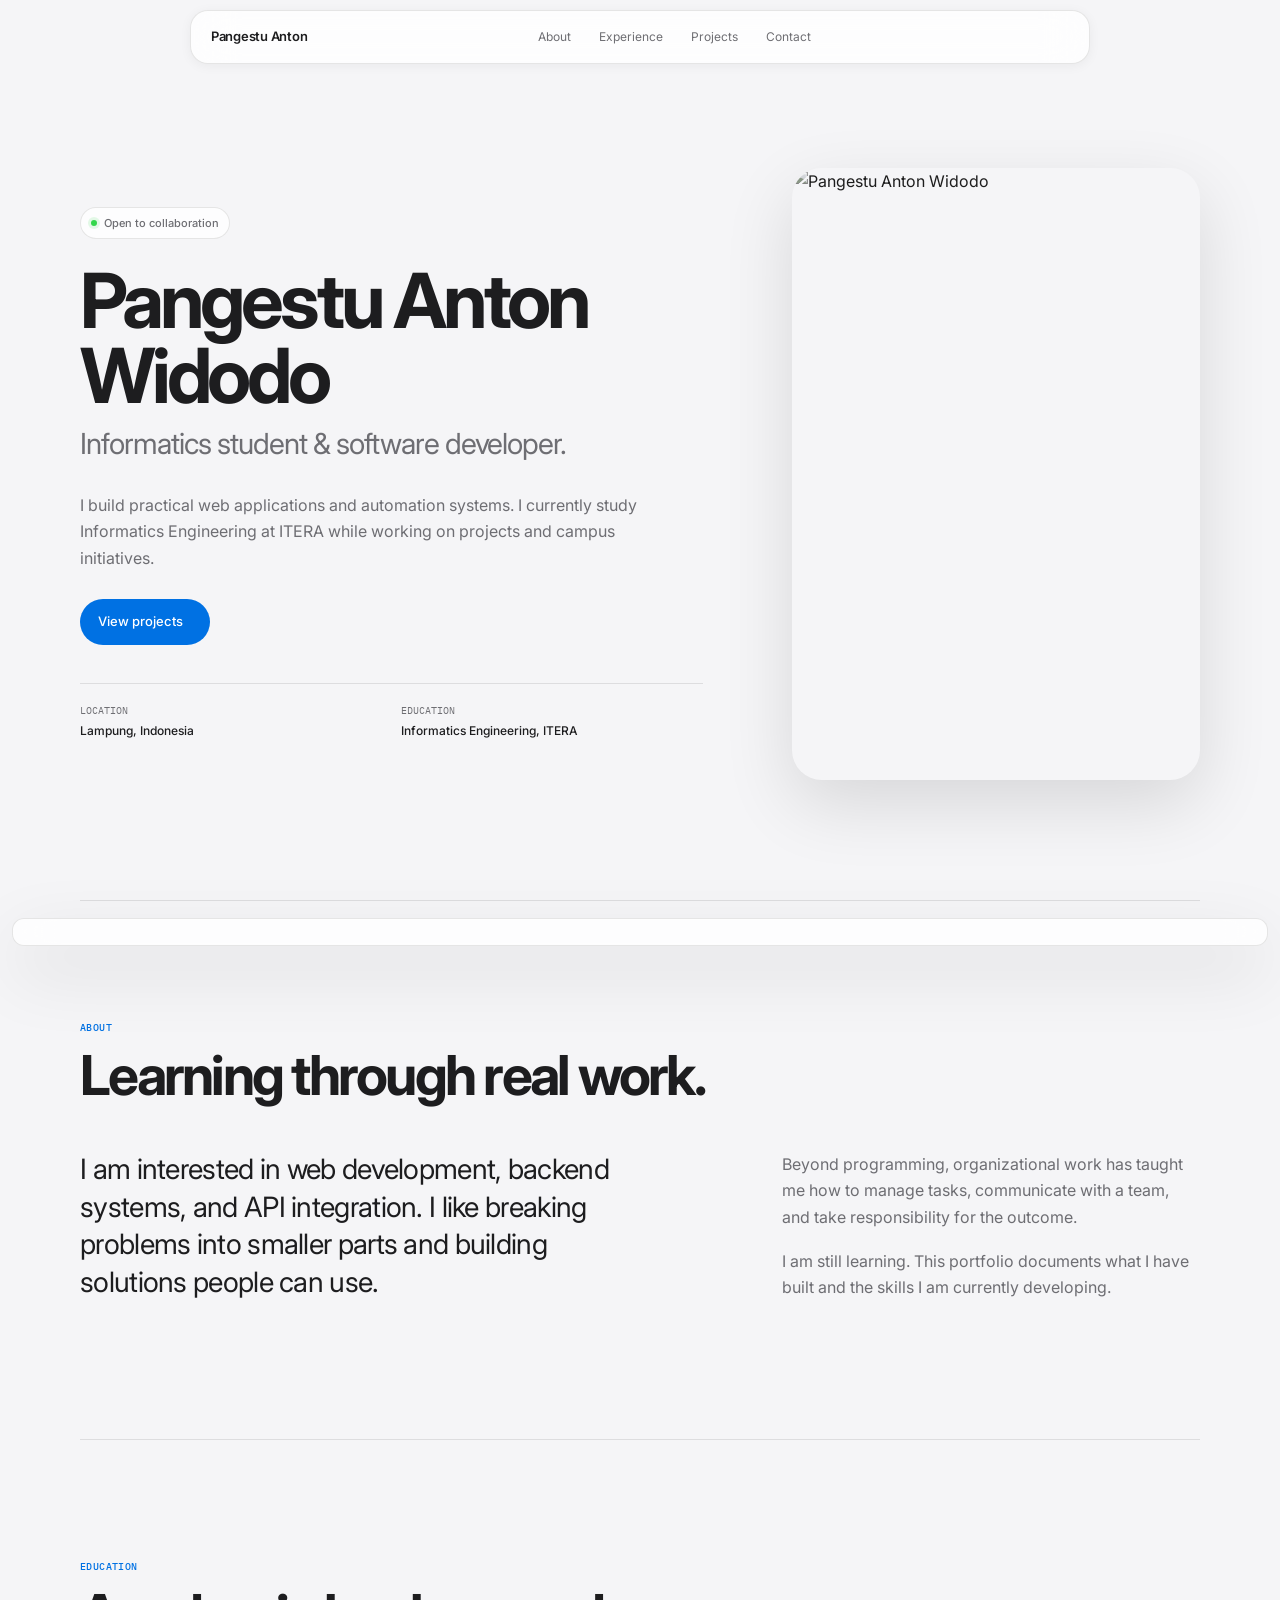
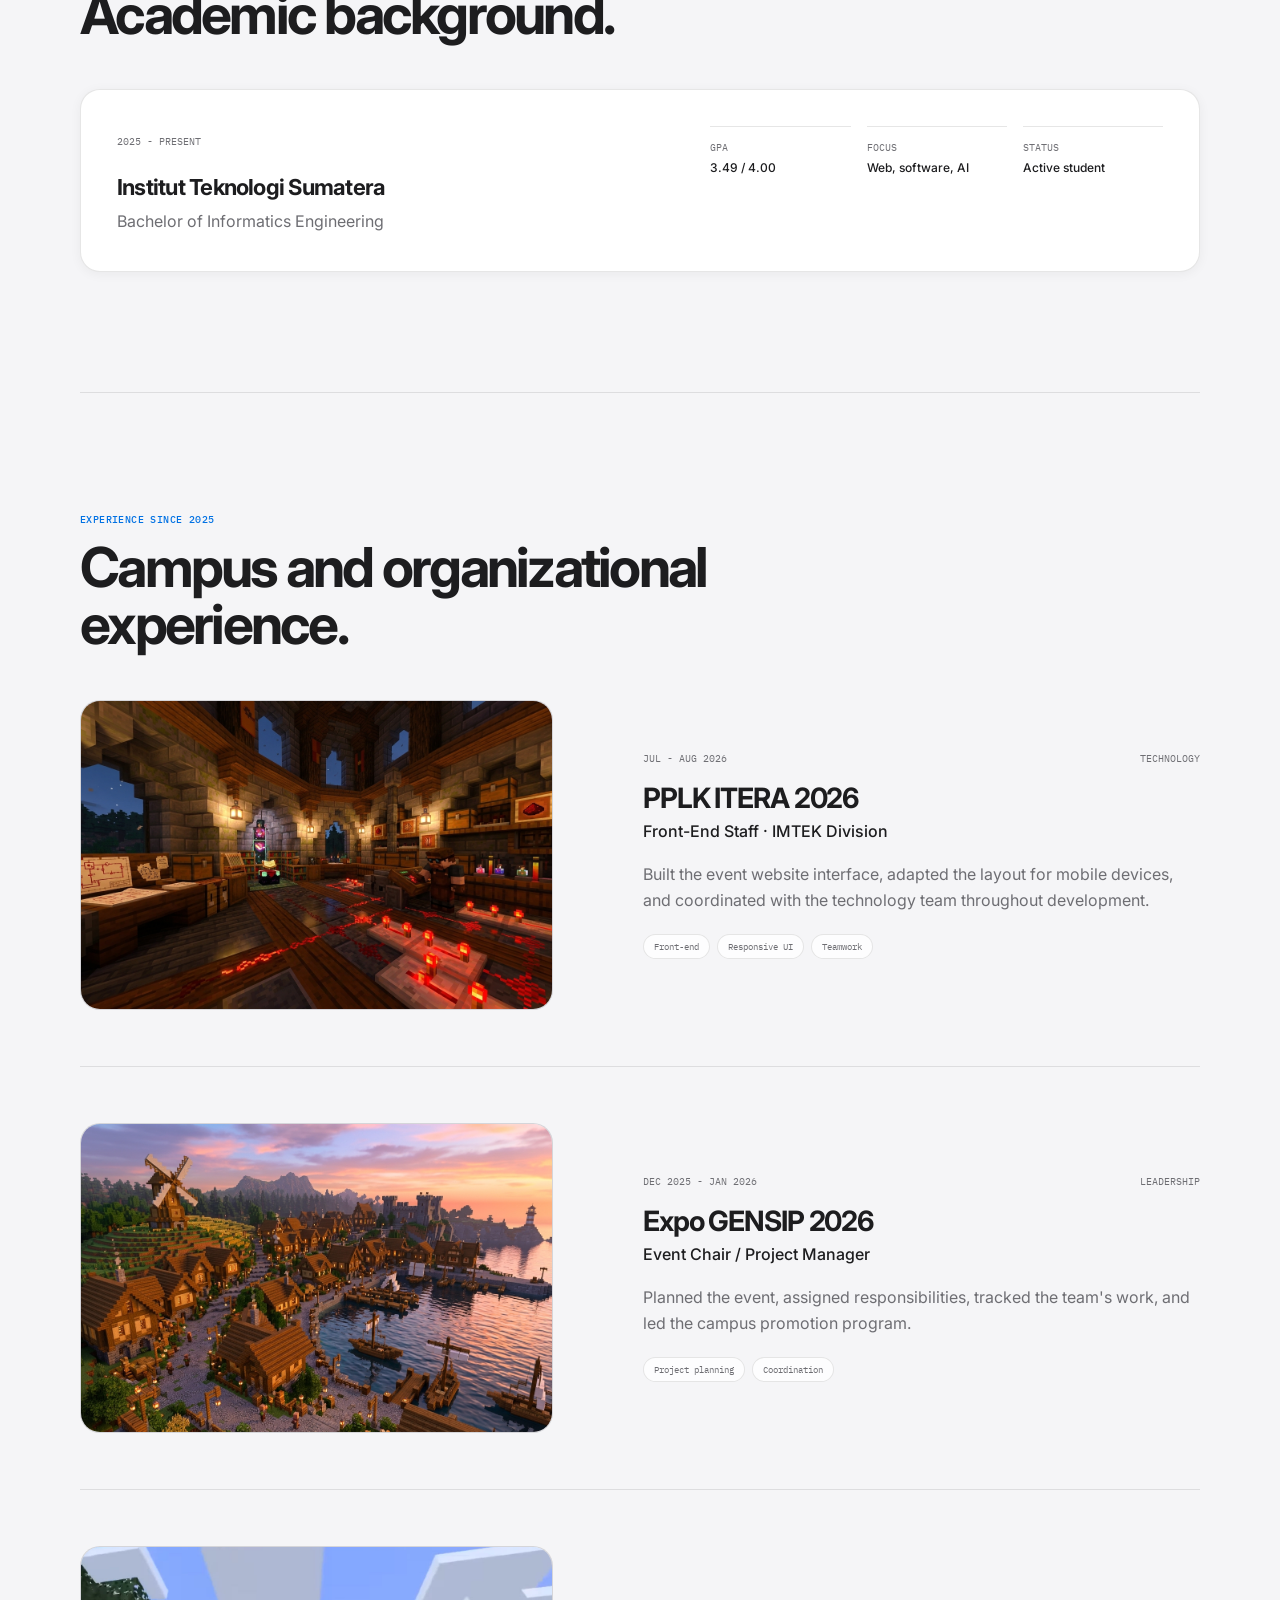
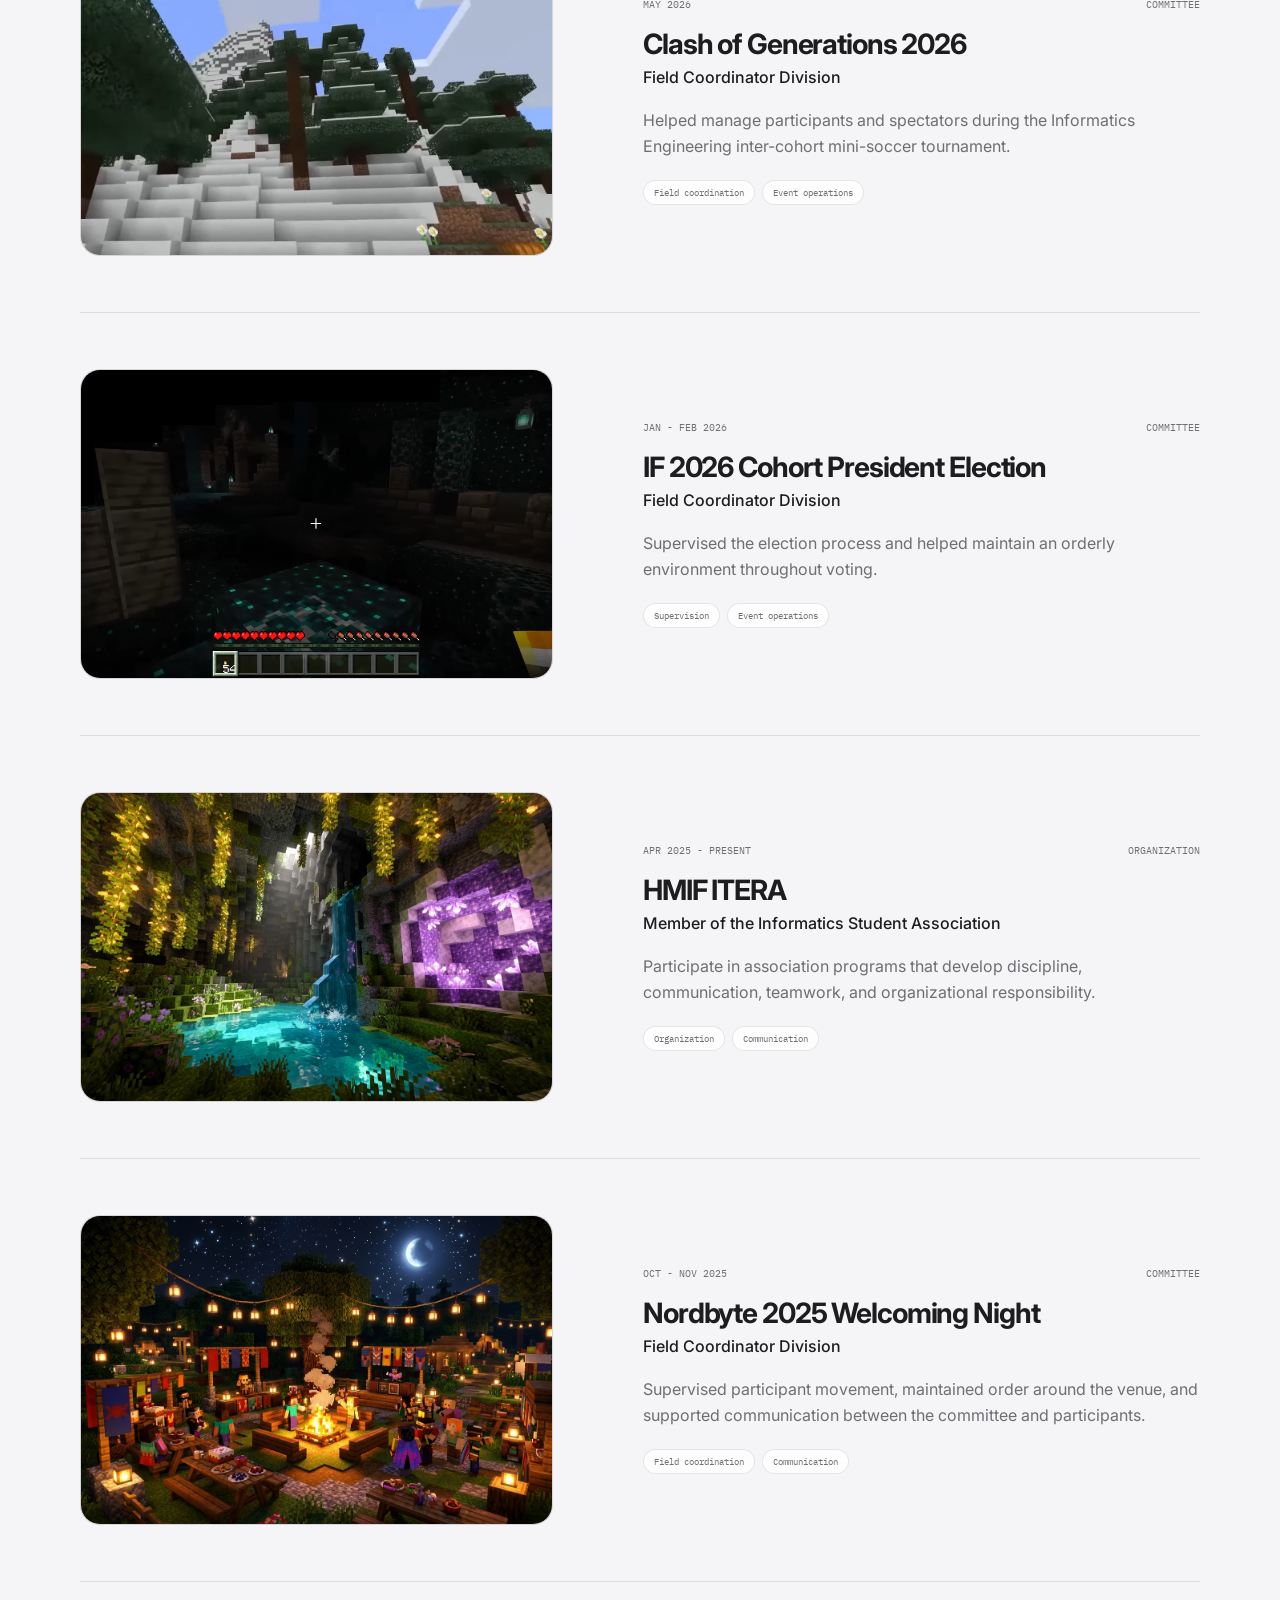
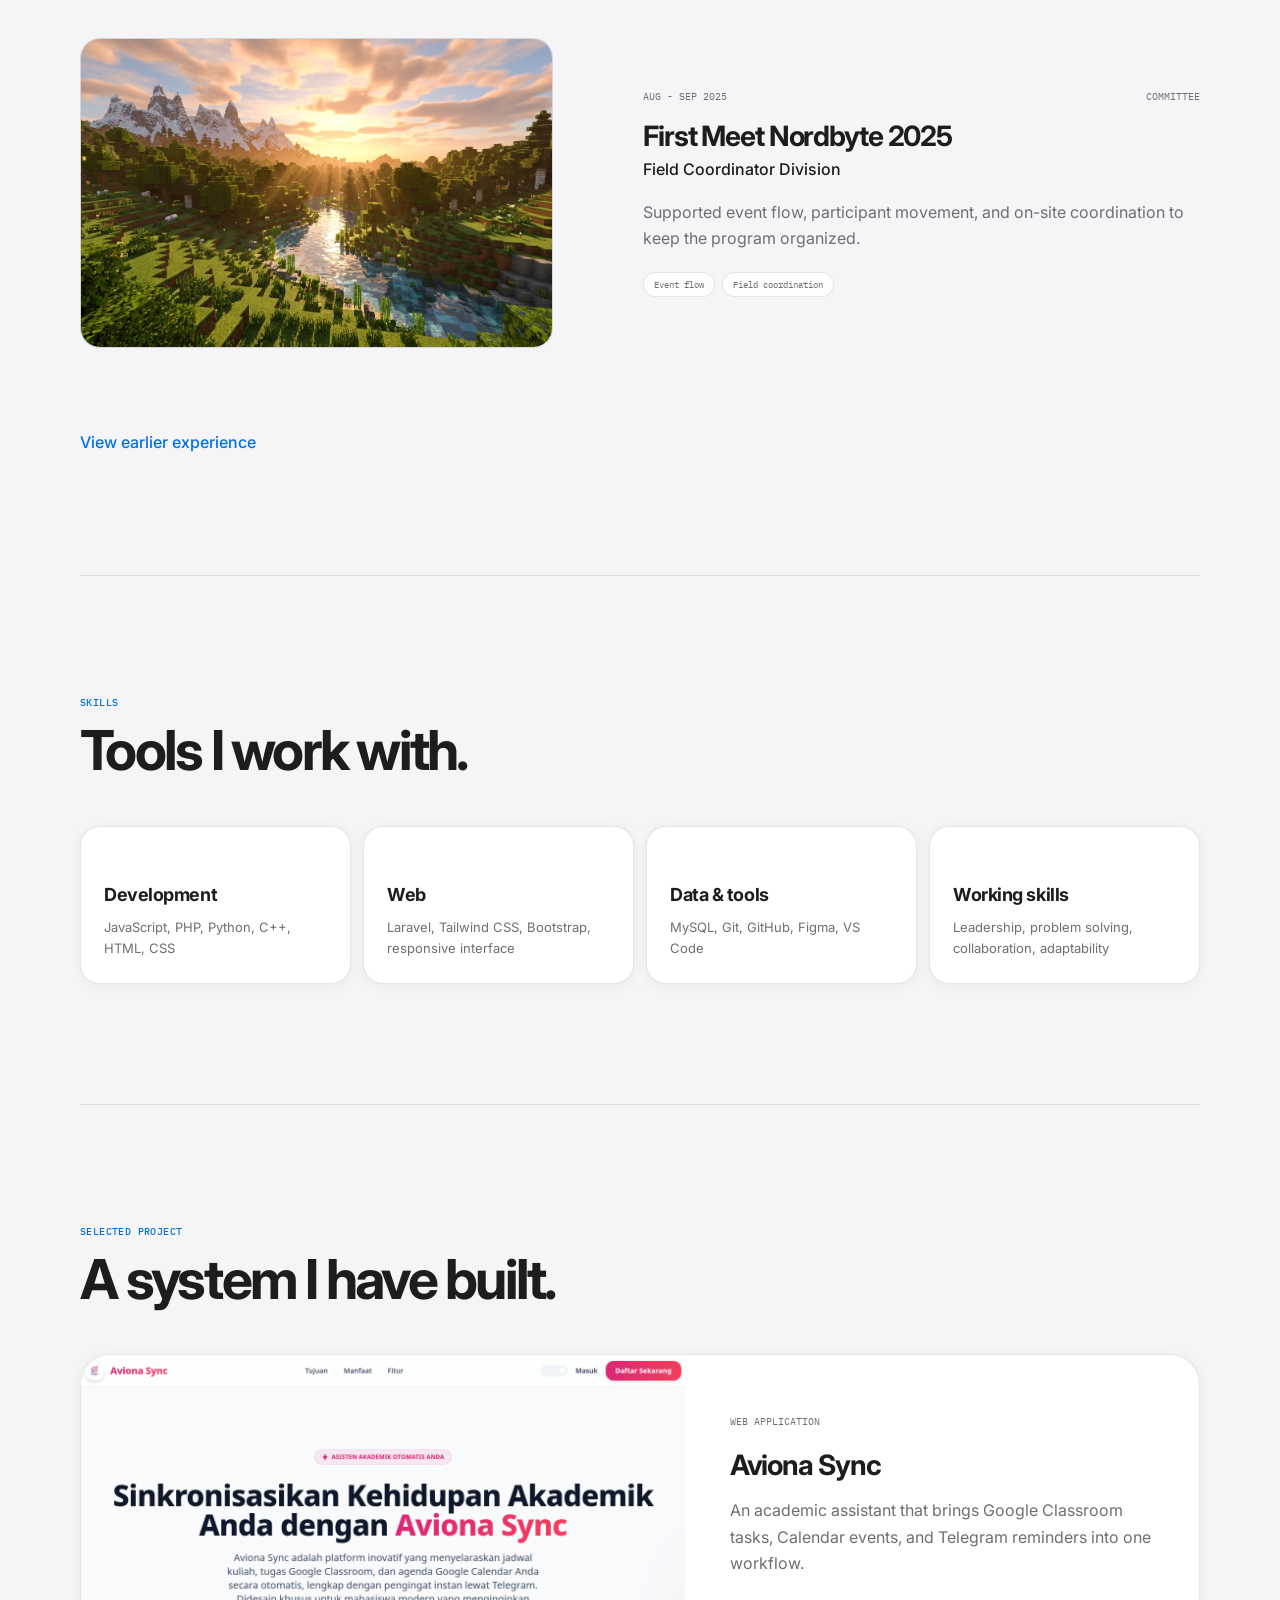
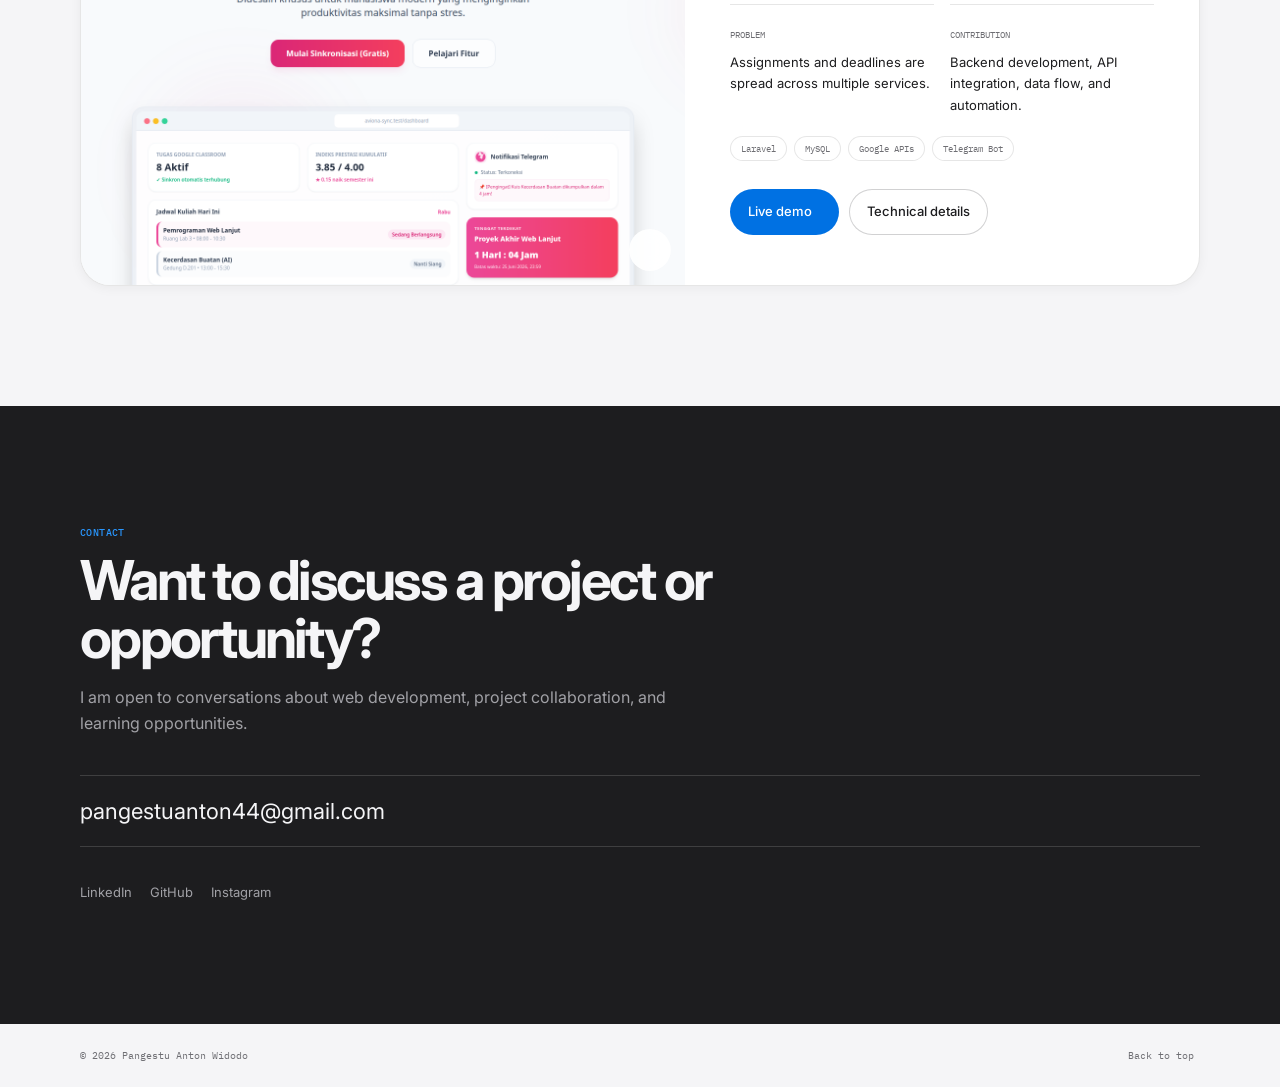
==== commit 1a73735c: "Enhance JavaScript interactions while preserving existing effects" ====
--- a/index.html
+++ b/index.html
@@ -1,4 +1,4 @@
-<!doctype html>
+<!DOCTYPE html>
 <html lang="en">
 <head>
     <meta charset="UTF-8">
@@ -21,23 +21,25 @@
     <link href="https://fonts.googleapis.com/css2?family=IBM+Plex+Mono:wght@400;500&family=Inter:wght@400;500;600;700&display=swap" rel="stylesheet">
     <script>
         (() => {
-            const saved = localStorage.getItem('portfolio-theme');
+            let saved;
+            try { saved = localStorage.getItem('portfolio-theme'); } catch { /* Use the system theme if storage is unavailable. */ }
             const dark = saved ? saved === 'dark' : matchMedia('(prefers-color-scheme: dark)').matches;
             document.documentElement.dataset.theme = dark ? 'dark' : 'light';
         })();
     </script>
     <link rel="stylesheet" href="css/styles.css">
+    <link rel="stylesheet" href="css/interactions.css">
 </head>
 <body>
     <div class="maintenance" id="maintenance" hidden>
-        <main class="maintenance-card">
+        <section class="maintenance-card" aria-labelledby="maintenanceTitle">
             <span class="status-chip"><span></span> Under development</span>
             <p class="maintenance-progress">60%</p>
-            <h1>This portfolio is being updated.</h1>
+            <h1 id="maintenanceTitle">This portfolio is being updated.</h1>
             <p>I am currently updating the content and interface. In the meantime, feel free to reach me by email.</p>
-            <div class="progress-track" aria-label="Development progress: 60 percent"><span></span></div>
+            <div class="progress-track" aria-hidden="true"><span></span></div>
             <a class="primary-button" href="mailto:pangestuanton44@gmail.com">Send an email <i data-lucide="arrow-up-right"></i></a>
-        </main>
+        </section>
     </div>
 
     <div id="siteContent">
@@ -57,7 +59,7 @@
             </div>
         </header>
 
-        <nav class="mobile-menu" id="mobileMenu" aria-label="Mobile navigation" aria-hidden="true">
+        <nav class="mobile-menu" id="mobileMenu" aria-label="Mobile navigation" aria-hidden="true" inert>
             <a href="#about">About <i data-lucide="arrow-right"></i></a>
             <a href="#experience">Experience <i data-lucide="arrow-right"></i></a>
             <a href="#projects">Projects <i data-lucide="arrow-right"></i></a>
@@ -69,7 +71,7 @@
                 <div class="hero-copy reveal">
                     <span class="status-chip"><span></span> Open to collaboration</span>
                     <h1>Pangestu Anton Widodo</h1>
-                    <p class="hero-role">Informatics student & software developer.</p>
+                    <p class="hero-role">Informatics student &amp; software developer.</p>
                     <p class="hero-description">I build practical web applications and automation systems. I currently study Informatics Engineering at ITERA while working on projects and campus initiatives.</p>
                     <div class="button-row">
                         <a class="primary-button" href="#projects">View projects <i data-lucide="arrow-down"></i></a>
@@ -80,7 +82,7 @@
                     </dl>
                 </div>
                 <figure class="hero-photo reveal">
-                    <img src="assets/figma boy.jpeg" alt="Pangestu Anton Widodo">
+                    <img src="assets/figma boy.jpeg" alt="Pangestu Anton Widodo" data-tilt>
                 </figure>
             </section>
 
@@ -146,7 +148,7 @@
                 <div class="skill-grid reveal">
                     <article><i data-lucide="code-2"></i><h3>Development</h3><p>JavaScript, PHP, Python, C++, HTML, CSS</p></article>
                     <article><i data-lucide="layers-3"></i><h3>Web</h3><p>Laravel, Tailwind CSS, Bootstrap, responsive interface</p></article>
-                    <article><i data-lucide="database"></i><h3>Data & tools</h3><p>MySQL, Git, GitHub, Figma, VS Code</p></article>
+                    <article><i data-lucide="database"></i><h3>Data &amp; tools</h3><p>MySQL, Git, GitHub, Figma, VS Code</p></article>
                     <article><i data-lucide="users-round"></i><h3>Working skills</h3><p>Leadership, problem solving, collaboration, adaptability</p></article>
                 </div>
             </section>
--- a/css/styles.css
+++ b/css/styles.css
@@ -141,7 +141,7 @@
 footer a { display: inline-flex; gap: 6px; align-items: center; text-decoration: none; }
 footer svg { width: 14px; }
 
-.reveal { opacity: 0; transform: translateY(14px); transition: opacity .55s ease, transform .55s ease; }
+.reveal { opacity: 1; transform: none; transition: opacity .55s ease, transform .55s ease; }
 .reveal.is-visible { opacity: 1; transform: none; }
 .project-dialog { width: min(calc(100% - 24px), 820px); max-height: calc(100dvh - 24px); padding: 0; overflow: hidden; border: 1px solid var(--line); border-radius: var(--radius-lg); color: var(--text); background: var(--surface-solid); box-shadow: var(--shadow-lg); }
 .project-dialog::backdrop { background: rgba(0,0,0,.55); backdrop-filter: blur(8px); }
--- a/css/interactions.css
+++ b/css/interactions.css
@@ -0,0 +1,16 @@
+/* Shared interaction polish; all colors inherit the existing page tokens. */
+.reading-progress { position: fixed; z-index: 100; inset: 0 0 auto; height: 2px; background: var(--accent); transform: scaleX(0); transform-origin: left; pointer-events: none; }
+.desktop-nav a[aria-current='location'], .mobile-menu a[aria-current='location'] { color: var(--accent); background: var(--surface-muted); }
+.reveal { opacity: 1; transform: none; transition: opacity .55s ease, transform .55s ease; }
+html[data-reveal-ready] .reveal:not(.is-visible) { opacity: 0; transform: translateY(14px); }
+html { scroll-padding-top: 90px; }
+:focus-visible { outline: 2px solid var(--accent); outline-offset: 4px; }
+dialog { overscroll-behavior: contain; }
+@media (hover: hover) and (pointer: fine) and (prefers-reduced-motion: no-preference) {
+    [data-tilt] { transform: perspective(1000px) rotateX(var(--tilt-x, 0deg)) rotateY(var(--tilt-y, 0deg)); transition: transform .35s ease; }
+    [data-tilt][data-tilt-active] { transition-duration: .12s; }
+}
+@media (prefers-reduced-motion: reduce) {
+    html { scroll-behavior: auto; }
+    html[data-reveal-ready] .reveal:not(.is-visible) { opacity: 1; transform: none; }
+}
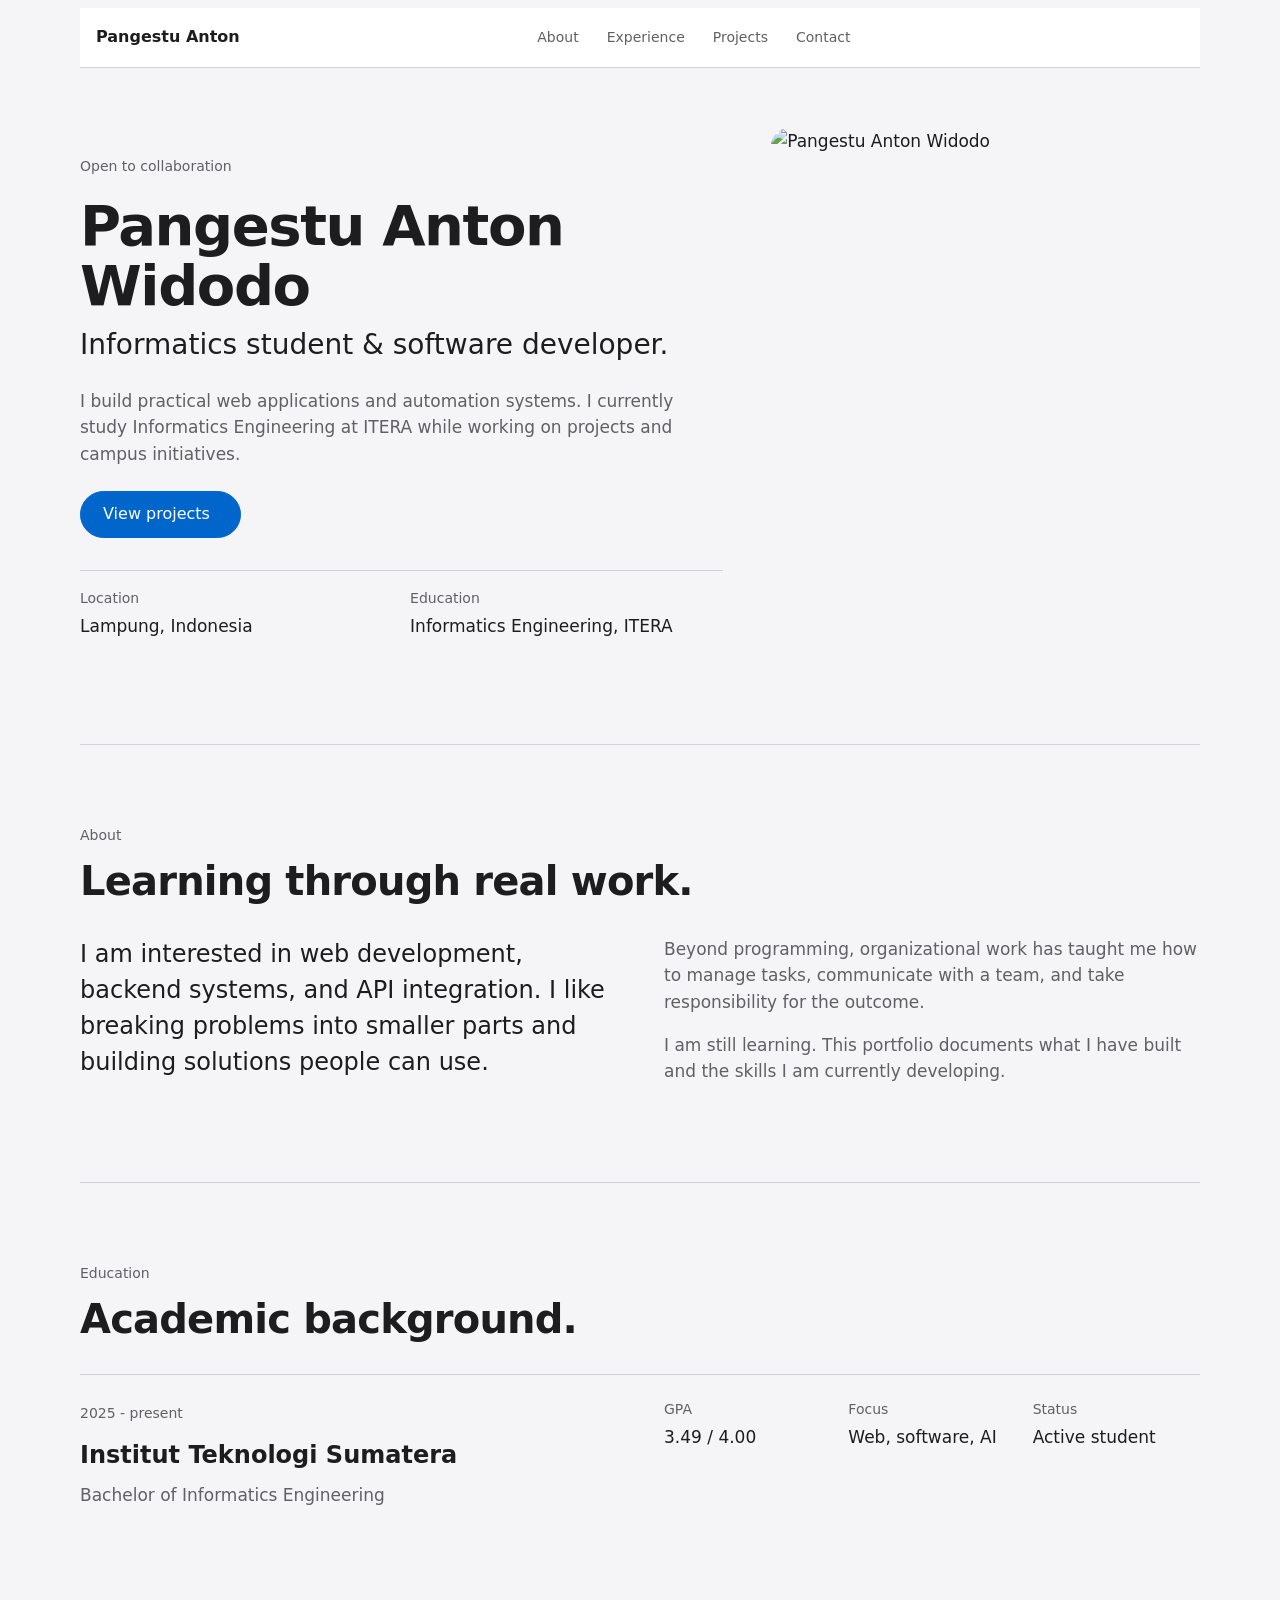
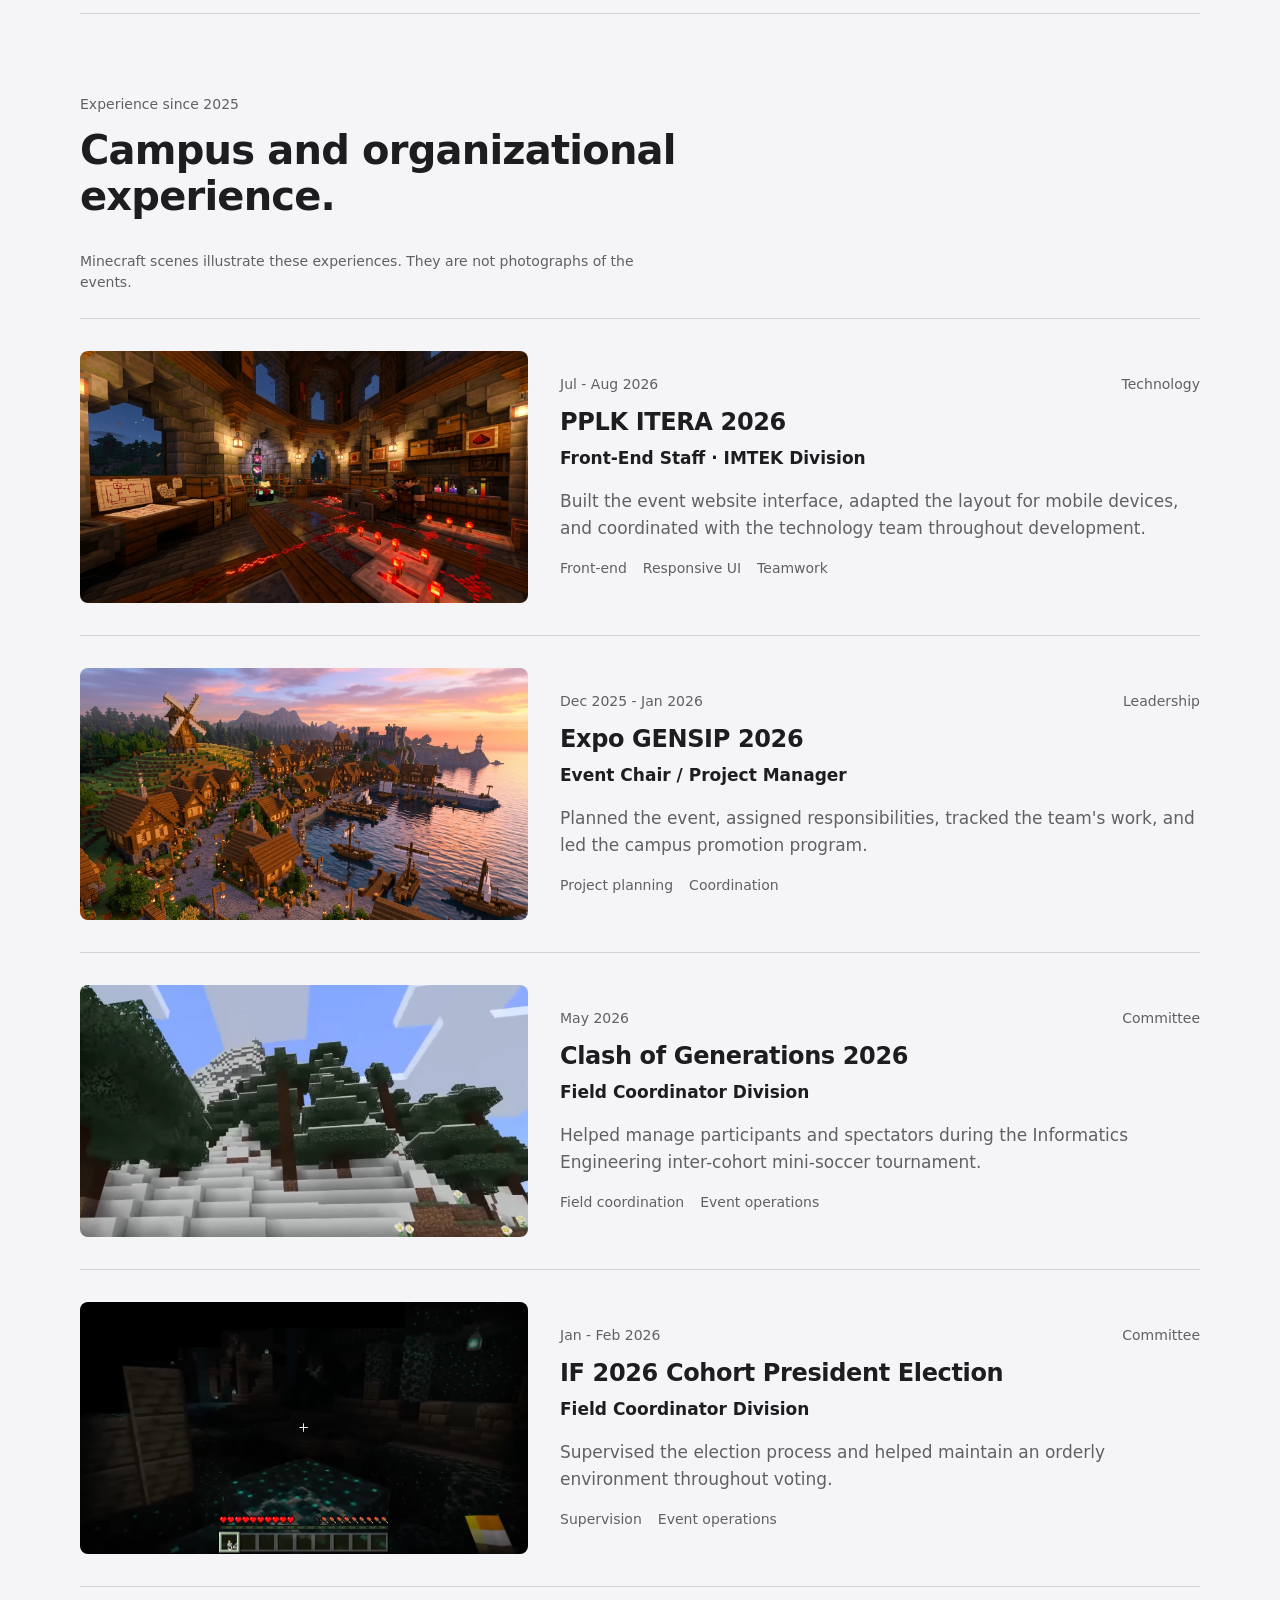
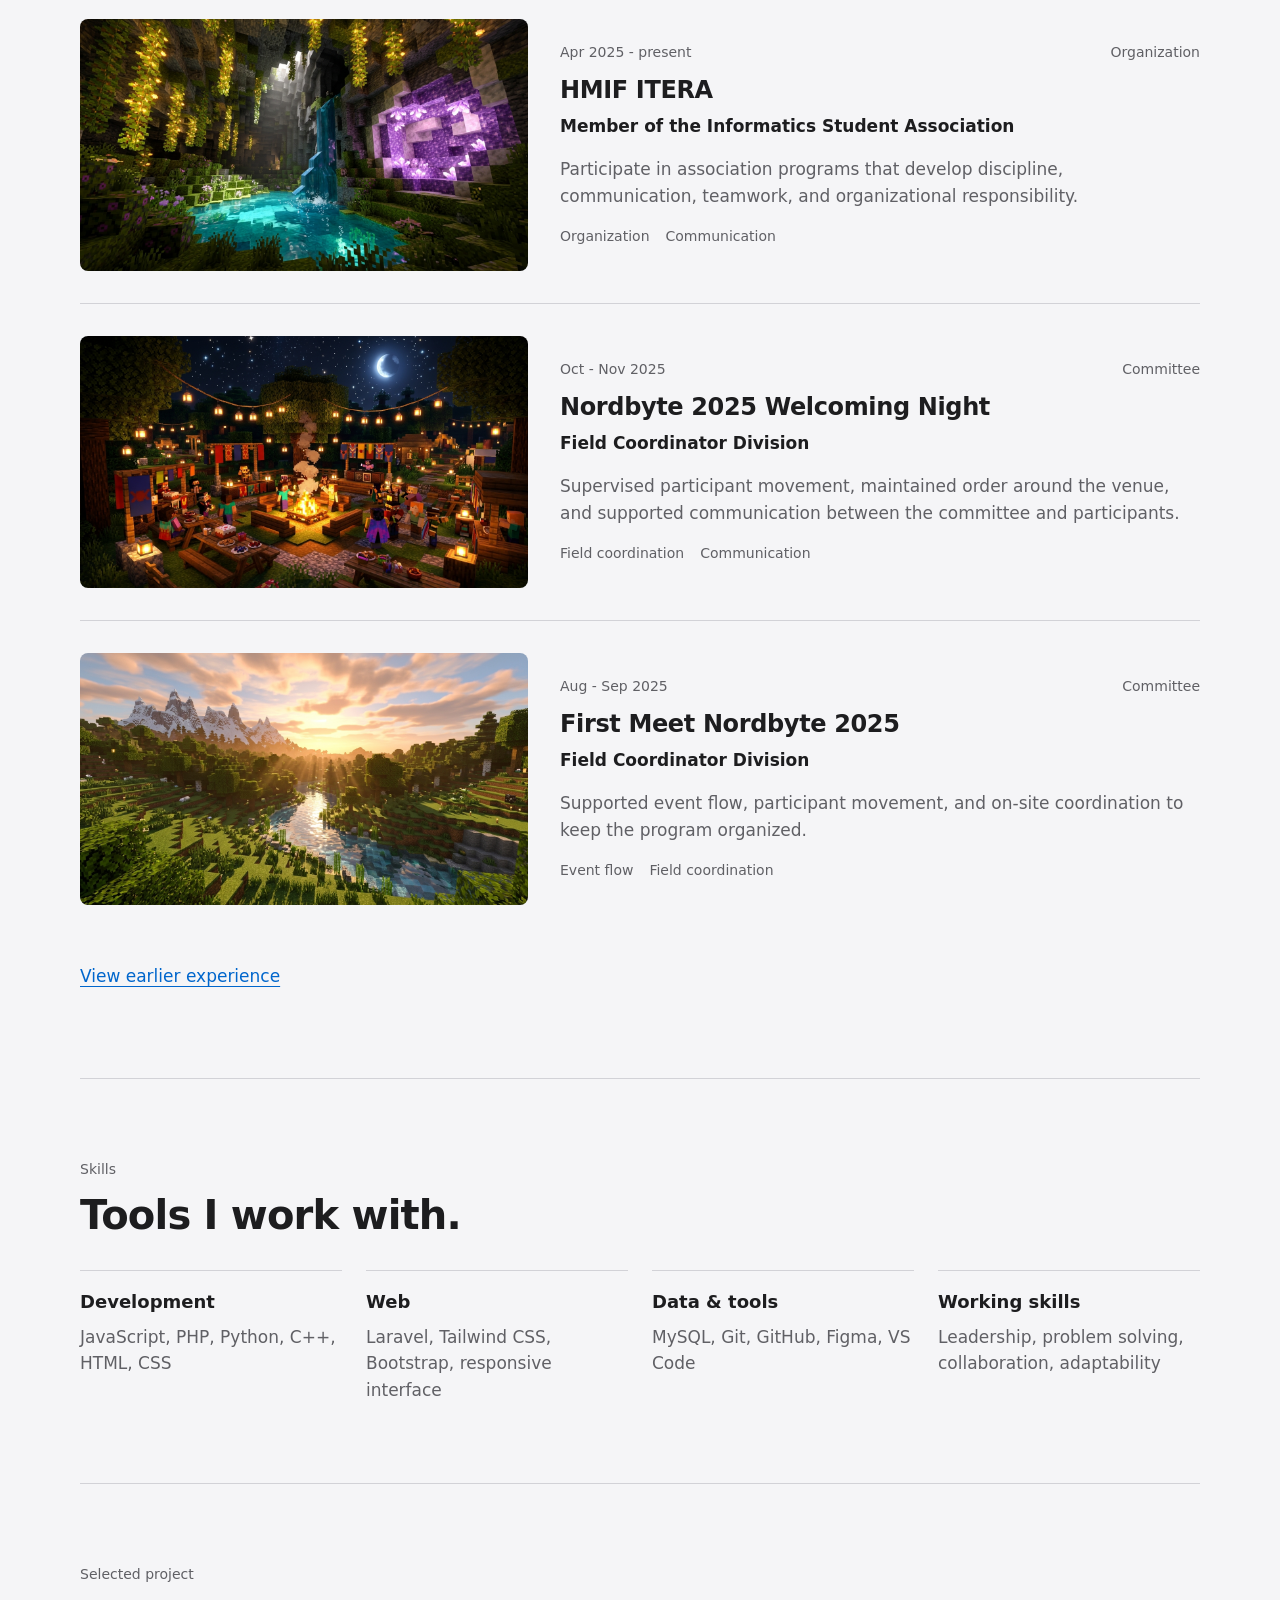
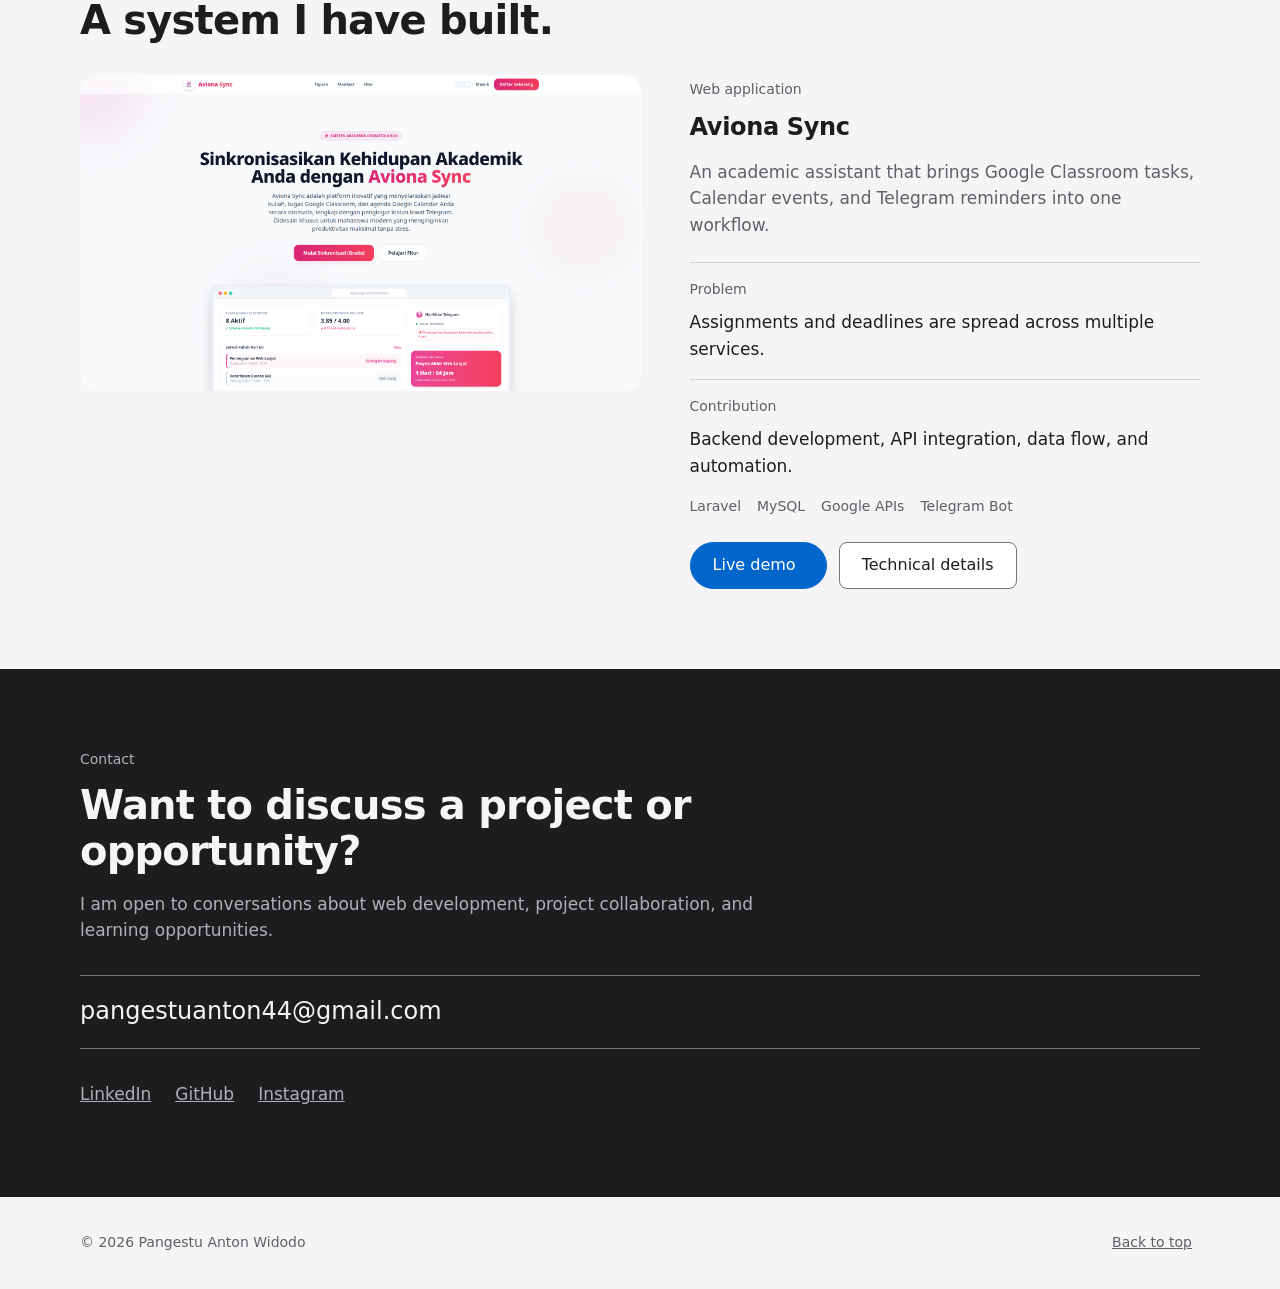
==== commit 1b502900: "Refine portfolio UI with shared design tokens and accessible layouts" ====
--- a/index.html
+++ b/index.html
@@ -16,9 +16,6 @@
     <meta property="og:description" content="An Informatics Engineering student building web applications and automation systems.">
     <meta property="og:url" content="https://antonique.web.id/">
     <meta property="og:image" content="https://antonique.web.id/assets/figma%20boy.jpeg">
-    <link rel="preconnect" href="https://fonts.googleapis.com">
-    <link rel="preconnect" href="https://fonts.gstatic.com" crossorigin>
-    <link href="https://fonts.googleapis.com/css2?family=IBM+Plex+Mono:wght@400;500&family=Inter:wght@400;500;600;700&display=swap" rel="stylesheet">
     <script>
         (() => {
             let saved;
@@ -31,13 +28,12 @@
     <link rel="stylesheet" href="css/interactions.css">
 </head>
 <body>
+    <a class="skip-link" href="#mainContent">Skip to content</a>
     <div class="maintenance" id="maintenance" hidden>
         <section class="maintenance-card" aria-labelledby="maintenanceTitle">
-            <span class="status-chip"><span></span> Under development</span>
-            <p class="maintenance-progress">60%</p>
+            <span class="status-chip">Under development</span>
             <h1 id="maintenanceTitle">This portfolio is being updated.</h1>
             <p>I am currently updating the content and interface. In the meantime, feel free to reach me by email.</p>
-            <div class="progress-track" aria-hidden="true"><span></span></div>
             <a class="primary-button" href="mailto:pangestuanton44@gmail.com">Send an email <i data-lucide="arrow-up-right"></i></a>
         </section>
     </div>
@@ -54,7 +50,7 @@
                 </nav>
                 <div class="nav-actions">
                     <button class="icon-button" id="themeToggle" type="button" aria-label="Change theme"><i data-lucide="moon"></i></button>
-                    <button class="icon-button menu-toggle" id="menuToggle" type="button" aria-label="Open menu" aria-controls="mobileMenu" aria-expanded="false"><i data-lucide="menu"></i></button>
+                    <button class="icon-button menu-toggle" id="menuToggle" type="button" aria-label="Open menu" aria-controls="mobileMenu" aria-expanded="false"><i data-lucide="menu" aria-hidden="true"></i><span>Menu</span></button>
                 </div>
             </div>
         </header>
@@ -66,10 +62,10 @@
             <a href="#contact">Contact <i data-lucide="arrow-right"></i></a>
         </nav>
 
-        <main>
+        <main id="mainContent">
             <section class="hero container" id="home">
                 <div class="hero-copy reveal">
-                    <span class="status-chip"><span></span> Open to collaboration</span>
+                    <span class="status-chip">Open to collaboration</span>
                     <h1>Pangestu Anton Widodo</h1>
                     <p class="hero-role">Informatics student &amp; software developer.</p>
                     <p class="hero-description">I build practical web applications and automation systems. I currently study Informatics Engineering at ITERA while working on projects and campus initiatives.</p>
@@ -82,7 +78,7 @@
                     </dl>
                 </div>
                 <figure class="hero-photo reveal">
-                    <img src="assets/figma boy.jpeg" alt="Pangestu Anton Widodo" data-tilt>
+                    <img src="assets/figma boy.jpeg" alt="Pangestu Anton Widodo" width="734" height="734" fetchpriority="high">
                 </figure>
             </section>
 
@@ -111,32 +107,33 @@
             <section class="section container" id="experience">
                 <header class="section-header reveal"><p class="section-label">Experience since 2025</p><h2>Campus and organizational experience.</h2></header>
                 <div class="experience-list">
+                    <p class="illustration-note">Minecraft scenes illustrate these experiences. They are not photographs of the events.</p>
                     <article class="experience-item reveal">
-                        <div class="experience-media"><img src="assets/minecraft_redstone.jpg" alt="PPLK ITERA 2026 - Minecraft Redstone Workshop" loading="lazy"></div>
+                        <div class="experience-media"><img src="assets/minecraft_redstone.jpg" alt="Minecraft redstone workshop illustration" width="1376" height="768" loading="lazy"></div>
                         <div class="experience-content"><div class="item-meta"><span class="mono">Jul - Aug 2026</span><span>Technology</span></div><h3>PPLK ITERA 2026</h3><p class="role">Front-End Staff · IMTEK Division</p><p>Built the event website interface, adapted the layout for mobile devices, and coordinated with the technology team throughout development.</p><ul class="tag-list"><li>Front-end</li><li>Responsive UI</li><li>Teamwork</li></ul></div>
                     </article>
                     <article class="experience-item reveal">
-                        <div class="experience-media"><img src="assets/minecraft_village.jpg" alt="Expo GENSIP 2026 - Minecraft Harbor Village" loading="lazy"></div>
+                        <div class="experience-media"><img src="assets/minecraft_village.jpg" alt="Minecraft harbor village illustration" width="1376" height="768" loading="lazy"></div>
                         <div class="experience-content"><div class="item-meta"><span class="mono">Dec 2025 - Jan 2026</span><span>Leadership</span></div><h3>Expo GENSIP 2026</h3><p class="role">Event Chair / Project Manager</p><p>Planned the event, assigned responsibilities, tracked the team's work, and led the campus promotion program.</p><ul class="tag-list"><li>Project planning</li><li>Coordination</li></ul></div>
                     </article>
                     <article class="experience-item reveal">
-                        <div class="experience-media"><img src="assets/minecraft_mountains.jpg" alt="Clash of Generations 2026 - Minecraft Mountain Arena" loading="lazy"></div>
+                        <div class="experience-media"><img src="assets/minecraft_mountains.jpg" alt="Minecraft mountain arena illustration" width="1266" height="788" loading="lazy"></div>
                         <div class="experience-content"><div class="item-meta"><span class="mono">May 2026</span><span>Committee</span></div><h3>Clash of Generations 2026</h3><p class="role">Field Coordinator Division</p><p>Helped manage participants and spectators during the Informatics Engineering inter-cohort mini-soccer tournament.</p><ul class="tag-list"><li>Field coordination</li><li>Event operations</li></ul></div>
                     </article>
                     <article class="experience-item reveal">
-                        <div class="experience-media"><img src="assets/minecraft_deep_dark.png" alt="IF 2026 Cohort President Election - Minecraft Ancient City" loading="lazy"></div>
+                        <div class="experience-media"><img src="assets/minecraft_deep_dark.png" alt="Minecraft ancient city illustration" width="1920" height="1080" loading="lazy"></div>
                         <div class="experience-content"><div class="item-meta"><span class="mono">Jan - Feb 2026</span><span>Committee</span></div><h3>IF 2026 Cohort President Election</h3><p class="role">Field Coordinator Division</p><p>Supervised the election process and helped maintain an orderly environment throughout voting.</p><ul class="tag-list"><li>Supervision</li><li>Event operations</li></ul></div>
                     </article>
                     <article class="experience-item reveal">
-                        <div class="experience-media"><img src="assets/minecraft_lush_cave.jpg" alt="HMIF ITERA - Minecraft Lush Cave" loading="lazy"></div>
+                        <div class="experience-media"><img src="assets/minecraft_lush_cave.jpg" alt="Minecraft lush cave illustration" width="1376" height="768" loading="lazy"></div>
                         <div class="experience-content"><div class="item-meta"><span class="mono">Apr 2025 - present</span><span>Organization</span></div><h3>HMIF ITERA</h3><p class="role">Member of the Informatics Student Association</p><p>Participate in association programs that develop discipline, communication, teamwork, and organizational responsibility.</p><ul class="tag-list"><li>Organization</li><li>Communication</li></ul></div>
                     </article>
                     <article class="experience-item reveal">
-                        <div class="experience-media"><img src="assets/minecraft_welcoming_night.jpg" alt="Nordbyte 2025 Welcoming Night - Minecraft Night Gathering" loading="lazy"></div>
+                        <div class="experience-media"><img src="assets/minecraft_welcoming_night.jpg" alt="Minecraft night gathering illustration" width="1376" height="768" loading="lazy"></div>
                         <div class="experience-content"><div class="item-meta"><span class="mono">Oct - Nov 2025</span><span>Committee</span></div><h3>Nordbyte 2025 Welcoming Night</h3><p class="role">Field Coordinator Division</p><p>Supervised participant movement, maintained order around the venue, and supported communication between the committee and participants.</p><ul class="tag-list"><li>Field coordination</li><li>Communication</li></ul></div>
                     </article>
                     <article class="experience-item reveal">
-                        <div class="experience-media"><img src="assets/minecraft_landscape.jpg" alt="First Meet Nordbyte 2025 - Minecraft Scenic Sunrise Landscape" loading="lazy"></div>
+                        <div class="experience-media"><img src="assets/minecraft_landscape.jpg" alt="Minecraft sunrise landscape illustration" width="1376" height="768" loading="lazy"></div>
                         <div class="experience-content"><div class="item-meta"><span class="mono">Aug - Sep 2025</span><span>Committee</span></div><h3>First Meet Nordbyte 2025</h3><p class="role">Field Coordinator Division</p><p>Supported event flow, participant movement, and on-site coordination to keep the program organized.</p><ul class="tag-list"><li>Event flow</li><li>Field coordination</li></ul></div>
                     </article>
                 </div>
--- a/css/styles.css
+++ b/css/styles.css
@@ -1,218 +1,139 @@
-:root {
-    color-scheme: light;
-    --page: #f5f5f7;
-    --surface: rgba(255, 255, 255, 0.82);
-    --surface-solid: #ffffff;
-    --surface-muted: #ececf0;
-    --text: #1d1d1f;
-    --text-soft: #6e6e73;
-    --line: rgba(29, 29, 31, 0.11);
-    --line-strong: rgba(29, 29, 31, 0.2);
-    --accent: #0071e3;
-    --accent-hover: #0077ed;
-    --button-text: #ffffff;
-    --shadow-sm: 0 2px 12px rgba(0, 0, 0, 0.05);
-    --shadow-lg: 0 24px 70px rgba(0, 0, 0, 0.12);
-    --radius-sm: 12px;
-    --radius-md: 20px;
-    --radius-lg: 30px;
-    --font: 'Inter', -apple-system, BlinkMacSystemFont, 'Segoe UI', sans-serif;
-    --mono: 'IBM Plex Mono', monospace;
-}
-
-:root[data-theme='dark'] {
-    color-scheme: dark;
-    --page: #101012;
-    --surface: rgba(34, 34, 38, 0.8);
-    --surface-solid: #1c1c1f;
-    --surface-muted: #28282c;
-    --text: #f5f5f7;
-    --text-soft: #a1a1a6;
-    --line: rgba(255, 255, 255, 0.1);
-    --line-strong: rgba(255, 255, 255, 0.18);
-    --accent: #2997ff;
-    --accent-hover: #40a9ff;
-    --button-text: #ffffff;
-    --shadow-sm: 0 2px 16px rgba(0, 0, 0, 0.2);
-    --shadow-lg: 0 28px 80px rgba(0, 0, 0, 0.42);
-}
-
+@import url('tokens.css');
 *, *::before, *::after { box-sizing: border-box; }
 html { scroll-behavior: smooth; }
-body { margin: 0; overflow-x: hidden; color: var(--text); background: var(--page); font-family: var(--font); font-size: 15px; line-height: 1.65; transition: color .25s ease, background .25s ease; }
+body { margin: 0; color: var(--text); background: var(--page); font: 400 1.0625rem/1.55 var(--font); }
 body.menu-open, body.dialog-open { overflow: hidden; }
 a { color: inherit; }
 button { color: inherit; font: inherit; }
 img { display: block; max-width: 100%; }
-svg { width: 18px; height: 18px; stroke-width: 1.8; }
-::selection { color: var(--button-text); background: var(--accent); }
+svg { width: 20px; height: 20px; stroke-width: 1.8; flex-shrink: 0; }
+::selection { color: var(--button-text); background: var(--action); }
 .container { width: min(100% - 32px, 1120px); margin-inline: auto; }
-
-.site-header { position: fixed; inset: 0 0 auto; z-index: 50; padding: 10px 0; pointer-events: none; transition: transform .28s ease; }
-.site-header.nav-hidden { transform: translateY(calc(-100% - 12px)); }
-.nav-shell { width: min(calc(100% - 24px), 900px); min-height: 52px; margin: 0 auto; padding: 6px 8px 6px 18px; display: flex; align-items: center; justify-content: space-between; border: 1px solid var(--line); border-radius: 18px; background: var(--surface); box-shadow: var(--shadow-sm); backdrop-filter: blur(22px) saturate(160%); -webkit-backdrop-filter: blur(22px) saturate(160%); pointer-events: auto; transition: background .25s, border-color .25s, box-shadow .25s; }
-.brand { font-size: 13px; font-weight: 600; letter-spacing: -.02em; text-decoration: none; }
+.site-header { position: fixed; inset: 0 0 auto; z-index: 50; padding: 8px 0; transition: transform .2s; }
+.site-header.nav-hidden { transform: translateY(-100%); }
+.nav-shell { width: min(100% - 24px, 1120px); min-height: 60px; margin: auto; padding: 6px 8px 6px 16px; display: flex; align-items: center; justify-content: space-between; gap: 12px; border-bottom: 1px solid var(--line); background: var(--surface); backdrop-filter: blur(16px); }
+.brand { display: inline-flex; align-items: center; min-height: 44px; font-size: 1rem; font-weight: 600; text-decoration: none; }
 .desktop-nav { display: none; }
-.nav-actions { display: flex; gap: 3px; }
-.icon-button { width: 40px; height: 40px; padding: 0; display: inline-grid; place-items: center; border: 0; border-radius: 12px; color: var(--text-soft); background: transparent; cursor: pointer; transition: color .2s, background .2s, transform .2s; }
-.icon-button:hover { color: var(--text); background: var(--surface-muted); }
-.icon-button:active { transform: scale(.94); }
-.mobile-menu { position: fixed; z-index: 40; top: 74px; left: 12px; right: 12px; padding: 12px; visibility: hidden; opacity: 0; transform: translateY(-8px) scale(.98); border: 1px solid var(--line); border-radius: var(--radius-md); background: var(--surface); box-shadow: var(--shadow-lg); backdrop-filter: blur(24px) saturate(170%); -webkit-backdrop-filter: blur(24px) saturate(170%); transition: opacity .2s, transform .2s, visibility .2s; }
-.mobile-menu.open { visibility: visible; opacity: 1; transform: none; }
-.mobile-menu a { padding: 14px; display: flex; align-items: center; justify-content: space-between; border-radius: 12px; font-size: 17px; font-weight: 500; text-decoration: none; }
+.nav-actions { display: flex; gap: 8px; align-items: center; }
+.icon-button { width: 44px; height: 44px; padding: 0; display: inline-grid; place-items: center; border: 0; border-radius: var(--radius-sm); color: var(--text); background: transparent; }
+.icon-button:hover { background: var(--surface-muted); }
+.menu-toggle { width: auto; padding-inline: 10px; display: inline-flex; gap: 8px; font-size: .875rem; }
+.mobile-menu { position: fixed; z-index: 40; top: 80px; left: 12px; right: 12px; max-height: calc(100dvh - 96px); overflow-y: auto; padding: 12px; visibility: hidden; background: var(--surface-solid); border: 1px solid var(--line); border-radius: var(--radius-md); }
+.mobile-menu.open { visibility: visible; }
+.mobile-menu a { min-height: 48px; padding: 12px; display: flex; justify-content: space-between; align-items: center; text-decoration: none; }
 .mobile-menu a:hover { background: var(--surface-muted); }
-
-.hero { min-height: 100svh; padding-top: 108px; padding-bottom: 60px; display: grid; align-content: center; gap: 46px; }
-.status-chip { width: fit-content; padding: 6px 10px; display: inline-flex; align-items: center; gap: 7px; border: 1px solid var(--line); border-radius: 100px; color: var(--text-soft); background: var(--surface); font-size: 11px; font-weight: 500; }
-.status-chip > span { width: 6px; height: 6px; border-radius: 50%; background: #32d74b; box-shadow: 0 0 0 3px rgba(50, 215, 75, .13); }
-.hero h1 { max-width: 700px; margin: 24px 0 8px; font-size: clamp(43px, 13vw, 76px); line-height: .98; letter-spacing: -.055em; }
-.hero-role { margin: 0; color: var(--text-soft); font-size: clamp(20px, 6vw, 29px); letter-spacing: -.035em; }
-.hero-description { max-width: 590px; margin: 24px 0 0; color: var(--text-soft); font-size: 16px; }
-.button-row { margin-top: 28px; display: flex; flex-wrap: wrap; gap: 10px; }
-.primary-button, .secondary-button { min-height: 46px; padding: 0 17px; display: inline-flex; align-items: center; justify-content: center; gap: 9px; border: 1px solid transparent; border-radius: 100px; font-size: 13px; font-weight: 500; text-decoration: none; cursor: pointer; transition: transform .2s, background .2s, border-color .2s; }
-.primary-button { color: var(--button-text); background: var(--accent); }
-.primary-button:hover { background: var(--accent-hover); transform: translateY(-1px); }
-.secondary-button { color: var(--text); border-color: var(--line-strong); background: var(--surface); }
-.secondary-button:hover { background: var(--surface-muted); transform: translateY(-1px); }
-.quick-facts { margin: 38px 0 0; padding-top: 20px; display: grid; grid-template-columns: 1fr 1fr; gap: 20px; border-top: 1px solid var(--line); }
-dt { margin-bottom: 4px; color: var(--text-soft); font: 400 10px var(--mono); text-transform: uppercase; }
-dd { margin: 0; font-size: 12px; font-weight: 500; }
+.mobile-menu svg { display: none; }
+.hero { padding-block: 112px 48px; display: grid; gap: 32px; align-items: center; }
+.status-chip { color: var(--text-soft); font-size: .875rem; }
+.hero h1 { max-width: 700px; margin: 17px 0 12px; font-size: clamp(2rem, 5vw, 3.5rem); font-weight: 600; line-height: 1.07; letter-spacing: -.025em; }
+.hero-role { margin: 0; font-size: clamp(1.25rem, 2.5vw, 1.75rem); line-height: 1.3; }
+.hero-description { max-width: 60ch; margin: 24px 0 0; color: var(--text-soft); }
+.button-row { margin-top: 24px; display: flex; flex-wrap: wrap; gap: 12px; }
+.primary-button, .secondary-button { min-height: 46px; padding: 10px 22px; display: inline-flex; align-items: center; justify-content: center; gap: 8px; border: 1px solid var(--line-strong); border-radius: var(--radius-sm); font-size: 1rem; text-decoration: none; background: var(--surface-solid); }
+.primary-button { border-color: var(--action); border-radius: var(--radius-pill); color: var(--button-text); background: var(--action); }
+.primary-button:hover { background: var(--action-hover); border-color: var(--action-hover); }
+.secondary-button:hover { background: var(--surface-muted); }
+.button-row svg { display: none; }
+.quick-facts { margin: 32px 0 0; padding-top: 17px; display: grid; gap: 17px; border-top: 1px solid var(--line); }
+dt { margin-bottom: 4px; color: var(--text-soft); font-size: .875rem; }
+dd { margin: 0; overflow-wrap: anywhere; }
 .hero-photo { margin: 0; }
-.hero-photo img { width: 100%; height: min(105vw, 530px); object-fit: cover; object-position: center 25%; border-radius: var(--radius-lg); filter: grayscale(.85); box-shadow: var(--shadow-lg); }
-.hero-photo figcaption { margin-top: 10px; color: var(--text-soft); font: 400 10px var(--mono); }
-
-.section { padding-top: 90px; padding-bottom: 90px; border-top: 1px solid var(--line); }
-.section-header { max-width: 770px; margin-bottom: 46px; }
-.section-label { margin: 0 0 13px; color: var(--accent); font: 500 10px var(--mono); letter-spacing: .04em; text-transform: uppercase; }
-.section h2, .contact-section h2, .dialog-body h2 { margin: 0; font-size: clamp(32px, 9vw, 55px); line-height: 1.05; letter-spacing: -.05em; }
-.about-layout { display: grid; gap: 30px; }
-.lead { margin: 0; color: var(--text); font-size: clamp(20px, 5.5vw, 28px); line-height: 1.35; letter-spacing: -.025em; }
-.about-copy { color: var(--text-soft); }
-.about-copy p { margin: 0 0 18px; }
-.education-panel { padding: 24px; border: 1px solid var(--line); border-radius: var(--radius-md); background: var(--surface-solid); box-shadow: var(--shadow-sm); }
-.education-panel h3 { margin: 16px 0 3px; font-size: 22px; letter-spacing: -.035em; }
+.hero-photo img { width: 100%; height: auto; aspect-ratio: 4/5; object-fit: cover; object-position: center 25%; border-radius: var(--radius-md); }
+.section { padding-block: 48px; border-top: 1px solid var(--line); }
+.section-header { max-width: 770px; margin-bottom: 32px; }
+.section-label { margin: 0 0 12px; color: var(--text-soft); font: 400 .875rem/1.5 var(--font); }
+.section h2, .contact-section h2, .dialog-body h2 { margin: 0; font-size: clamp(1.75rem, 3.5vw, 2.5rem); font-weight: 600; line-height: 1.15; letter-spacing: -.02em; overflow-wrap: anywhere; }
+.about-layout { display: grid; gap: 24px; }
+.lead { margin: 0; font-size: clamp(1.25rem, 2vw, 1.5rem); line-height: 1.5; max-width: 65ch; }
+.about-copy { color: var(--text-soft); max-width: 65ch; }
+.about-copy p { margin: 0 0 17px; }
+.education-panel { padding-block: 24px; border-top: 1px solid var(--line); }
+.education-panel h3 { margin: 12px 0 8px; font-size: 1.5rem; font-weight: 600; }
 .education-panel p { margin: 0; color: var(--text-soft); }
-.mono { color: var(--text-soft); font: 400 10px var(--mono); text-transform: uppercase; }
-.education-panel dl { margin: 30px 0 0; display: grid; gap: 16px; }
-.education-panel dl div { padding-top: 14px; border-top: 1px solid var(--line); }
-
+.mono { color: var(--text-soft); font: 400 .875rem/1.5 var(--font); }
+.education-panel dl { margin: 24px 0 0; display: grid; gap: 17px; }
 .experience-list { display: grid; }
-.experience-item { padding: 36px 0; display: grid; gap: 25px; border-top: 1px solid var(--line); }
+.experience-item { padding-block: 32px; display: grid; gap: 24px; border-top: 1px solid var(--line); }
 .experience-item:first-child { padding-top: 0; border-top: 0; }
-.experience-media { height: 230px; overflow: hidden; border: 1px solid var(--line); border-radius: var(--radius-md); background: var(--surface-muted); position: relative; }
-.experience-media img { width: 100%; height: 100%; object-fit: cover; transition: transform .45s cubic-bezier(0.16, 1, 0.3, 1), filter .35s ease; }
-.experience-media:hover img { transform: scale(1.05); filter: contrast(1.04) saturate(1.08); }
-.media-placeholder { display: grid; place-content: center; justify-items: center; gap: 12px; color: var(--text-soft); background: linear-gradient(145deg, var(--surface-solid), var(--surface-muted)); }
-.media-placeholder svg { width: 28px; height: 28px; }
-.media-placeholder span { font: 400 10px var(--mono); }
-.item-meta { display: flex; justify-content: space-between; gap: 12px; color: var(--text-soft); font: 400 10px var(--mono); text-transform: uppercase; }
-.experience-content h3, .project-copy h3 { margin: 18px 0 5px; font-size: 28px; line-height: 1.1; letter-spacing: -.04em; }
-.role { margin: 0 0 16px; color: var(--text); font-weight: 500; }
+.experience-media { aspect-ratio: 16/9; overflow: hidden; border-radius: var(--radius-sm); background: var(--surface-muted); }
+.experience-media img { width: 100%; height: 100%; object-fit: cover; }
+.illustration-note { margin: 0 0 24px; max-width: 65ch; color: var(--text-soft); font-size: .875rem; }
+.item-meta { display: flex; flex-wrap: wrap; justify-content: space-between; gap: 8px; color: var(--text-soft); font-size: .875rem; }
+.experience-content h3, .experience-content h2, .project-copy h3 { margin: 12px 0 8px; font-size: 1.5rem; line-height: 1.2; font-weight: 600; letter-spacing: -.015em; }
+.role { margin: 0 0 12px; font-weight: 600; }
 .experience-content > p:last-of-type, .project-copy > p { color: var(--text-soft); }
-.tag-list { margin: 20px 0 0; padding: 0; display: flex; flex-wrap: wrap; gap: 7px; list-style: none; }
-.tag-list li { padding: 6px 10px; border: 1px solid var(--line); border-radius: 100px; color: var(--text-soft); background: var(--surface); font: 400 9px var(--mono); }
-.inline-link { width: fit-content; margin-top: 25px; display: inline-flex; align-items: center; gap: 8px; color: var(--accent); font-weight: 500; text-decoration: none; }
-
-.skill-grid { display: grid; gap: 12px; }
-.skill-grid article { padding: 23px; border: 1px solid var(--line); border-radius: var(--radius-md); background: var(--surface-solid); box-shadow: var(--shadow-sm); }
-.skill-grid article > svg { color: var(--accent); }
-.skill-grid h3 { margin: 30px 0 7px; font-size: 18px; letter-spacing: -.025em; }
-.skill-grid p { margin: 0; color: var(--text-soft); font-size: 13px; }
-.project-panel { overflow: hidden; border: 1px solid var(--line); border-radius: var(--radius-lg); background: var(--surface-solid); box-shadow: var(--shadow-sm); }
-.project-image { height: 280px; display: block; position: relative; overflow: hidden; background: var(--surface-muted); }
-.project-image img { width: 100%; height: 100%; object-fit: cover; transition: transform .4s; }
-.project-image:hover img { transform: scale(1.015); }
-.project-image > span { position: absolute; right: 14px; bottom: 14px; width: 42px; height: 42px; display: grid; place-items: center; border-radius: 50%; color: #1d1d1f; background: rgba(255,255,255,.9); backdrop-filter: blur(10px); }
-.project-copy { padding: 25px; }
-.project-details { margin-top: 28px; display: grid; gap: 16px; }
-.project-details div { padding-top: 14px; border-top: 1px solid var(--line); }
-.project-details span { color: var(--text-soft); font: 400 9px var(--mono); text-transform: uppercase; }
-.project-details p { margin: 6px 0 0; font-size: 13px; }
-
-.contact-section { padding: 90px 0; color: #f5f5f7; background: #1d1d1f; }
-.contact-section .section-label { color: #2997ff; }
+.tag-list { margin: 17px 0 0; padding: 0; display: flex; flex-wrap: wrap; gap: 8px 16px; list-style: none; color: var(--text-soft); font-size: .875rem; }
+.inline-link { width: fit-content; min-height: 44px; margin-top: 17px; display: inline-flex; align-items: center; gap: 8px; color: var(--accent); text-underline-offset: .22em; }
+.skill-grid { display: grid; gap: 24px; }
+.skill-grid article { padding-top: 17px; border-top: 1px solid var(--line); }
+.skill-grid article > svg { display: none; }
+.skill-grid h3 { margin: 0 0 8px; font-size: 1.125rem; font-weight: 600; }
+.skill-grid p { margin: 0; color: var(--text-soft); }
+.project-panel { display: grid; gap: 24px; }
+.project-image { display: block; align-self: start; background: var(--surface-muted); border-radius: var(--radius-md); }
+.project-image img { width: 100%; height: auto; aspect-ratio: 16/9; object-fit: contain; border-radius: inherit; }
+.project-image > span { display: none; }
+.project-copy { min-width: 0; }
+.project-details { margin-top: 24px; display: grid; gap: 17px; }
+.project-details div { padding-top: 12px; border-top: 1px solid var(--line); }
+.project-details span { color: var(--text-soft); font-size: .875rem; }
+.project-details p { margin: 8px 0 0; }
+.contact-section { padding-block: 48px; color: #f5f5f7; background: #1d1d1f; }
+.contact-section .section-label, .contact-section .container > p:not(.section-label) { color: #b0b0b6; }
 .contact-section h2 { max-width: 820px; }
-.contact-section .container > p:not(.section-label) { max-width: 590px; color: #a1a1a6; }
-.contact-link { margin-top: 38px; padding: 17px 0; display: flex; justify-content: space-between; align-items: center; border-top: 1px solid rgba(255,255,255,.15); border-bottom: 1px solid rgba(255,255,255,.15); font-size: clamp(14px, 4vw, 22px); text-decoration: none; overflow-wrap: anywhere; }
-.social-row { margin-top: 35px; display: flex; flex-wrap: wrap; gap: 18px; }
-.social-row a { color: #a1a1a6; font-size: 13px; text-decoration: none; }
-.social-row a:hover { color: #f5f5f7; }
-footer { padding-top: 25px; padding-bottom: 25px; display: flex; flex-direction: column; gap: 8px; color: var(--text-soft); font: 400 10px var(--mono); }
-footer a { display: inline-flex; gap: 6px; align-items: center; text-decoration: none; }
-footer svg { width: 14px; }
-
-.reveal { opacity: 1; transform: none; transition: opacity .55s ease, transform .55s ease; }
-.reveal.is-visible { opacity: 1; transform: none; }
-.project-dialog { width: min(calc(100% - 24px), 820px); max-height: calc(100dvh - 24px); padding: 0; overflow: hidden; border: 1px solid var(--line); border-radius: var(--radius-lg); color: var(--text); background: var(--surface-solid); box-shadow: var(--shadow-lg); }
-.project-dialog::backdrop { background: rgba(0,0,0,.55); backdrop-filter: blur(8px); }
-.dialog-bar { padding: 10px 10px 10px 20px; display: flex; align-items: center; justify-content: space-between; border-bottom: 1px solid var(--line); }
-.dialog-body { padding: 30px 22px 38px; overflow-y: auto; }
-.dialog-body .lead { margin-top: 22px; color: var(--text-soft); font-size: 18px; }
-.dialog-grid { margin-top: 35px; display: grid; gap: 10px; }
-.dialog-grid article { padding: 20px; border: 1px solid var(--line); border-radius: var(--radius-sm); background: var(--page); }
+.contact-section .container > p { max-width: 65ch; }
+.contact-link { margin-top: 32px; padding-block: 17px; display: flex; gap: 12px; justify-content: space-between; align-items: center; border-block: 1px solid #77777c; font-size: clamp(1rem, 2.5vw, 1.5rem); overflow-wrap: anywhere; text-decoration: none; }
+.social-row { margin-top: 24px; display: flex; flex-wrap: wrap; gap: 8px 24px; }
+.social-row a { min-height: 44px; display: inline-flex; align-items: center; color: #b0b0b6; }
+footer { padding-block: 24px; display: flex; flex-direction: column; gap: 8px; color: var(--text-soft); font-size: .875rem; }
+footer a { min-height: 44px; display: inline-flex; gap: 8px; align-items: center; }
+.project-dialog { margin: auto; width: min(100% - 24px, 820px); max-height: calc(100dvh - 24px); padding: 0; border: 1px solid var(--line); border-radius: var(--radius-md); color: var(--text); background: var(--surface-solid); overflow: hidden; }
+.project-dialog[open] { display: flex; flex-direction: column; }
+.project-dialog::backdrop { background: rgba(0,0,0,.65); }
+.dialog-bar { flex-shrink: 0; padding: 8px 12px 8px 20px; display: flex; gap: 12px; align-items: center; justify-content: space-between; border-bottom: 1px solid var(--line); }
+.dialog-body { min-height: 0; overflow-y: auto; padding: 24px; }
+.dialog-body .lead { margin-top: 24px; color: var(--text-soft); font-size: 1.125rem; }
+.dialog-grid { margin-top: 32px; display: grid; gap: 24px; }
+.dialog-grid article { border-top: 1px solid var(--line); padding-top: 17px; }
 .dialog-grid svg { color: var(--accent); }
-.dialog-grid h3 { margin: 24px 0 6px; font-size: 15px; }
-.dialog-grid p { margin: 0; color: var(--text-soft); font-size: 13px; }
-.toast { position: fixed; z-index: 100; left: 12px; right: 12px; bottom: 12px; padding: 13px 16px; border: 1px solid var(--line); border-radius: var(--radius-sm); color: var(--text); background: var(--surface); box-shadow: var(--shadow-lg); backdrop-filter: blur(20px); text-align: center; transform: translateY(calc(100% + 30px)); transition: transform .25s; }
-.toast.show { transform: none; }
-.back-to-top { position: fixed; z-index: 35; right: 16px; bottom: 16px; width: 46px; height: 46px; padding: 0; display: grid; place-items: center; border: 1px solid var(--line); border-radius: 50%; color: var(--text); background: var(--surface); box-shadow: var(--shadow-sm); backdrop-filter: blur(20px) saturate(160%); -webkit-backdrop-filter: blur(20px) saturate(160%); cursor: pointer; opacity: 0; visibility: hidden; transform: translateY(10px); transition: opacity .2s, visibility .2s, transform .2s, background .2s; }
-.back-to-top.visible { opacity: 1; visibility: visible; transform: none; }
-.back-to-top:hover { background: var(--surface-muted); transform: translateY(-2px); }
-.back-to-top:active { transform: scale(.94); }
-
-.maintenance { position: fixed; inset: 0; z-index: 200; padding: 16px; place-items: center; background: var(--page); }
-.maintenance:not([hidden]) { display: grid; }
-.maintenance-card { width: min(100%, 680px); padding: 30px 24px; border: 1px solid var(--line); border-radius: var(--radius-lg); background: var(--surface-solid); box-shadow: var(--shadow-lg); }
-.maintenance-progress { margin: 50px 0 8px; color: var(--text-soft); font: 500 clamp(60px, 20vw, 110px)/.8 var(--font); letter-spacing: -.07em; }
-.maintenance h1 { margin: 30px 0 12px; font-size: clamp(31px, 8vw, 48px); line-height: 1.05; letter-spacing: -.045em; }
-.maintenance-card > p:not(.maintenance-progress) { max-width: 520px; color: var(--text-soft); }
-.progress-track { height: 5px; margin: 28px 0; overflow: hidden; border-radius: 20px; background: var(--surface-muted); }
-.progress-track span { display: block; width: 60%; height: 100%; border-radius: inherit; background: var(--accent); }
-
-.archive-header { padding: 115px 0 65px; }
-.archive-header h1 { margin: 20px 0 15px; font-size: clamp(40px, 11vw, 70px); line-height: 1; letter-spacing: -.055em; }
-.archive-header > p:last-child { max-width: 590px; color: var(--text-soft); }
-.archive-nav { position: fixed; z-index: 20; top: 12px; left: 12px; }
-.archive-nav a { min-height: 46px; padding: 0 15px; display: inline-flex; align-items: center; gap: 8px; border: 1px solid var(--line); border-radius: 100px; background: var(--surface); box-shadow: var(--shadow-sm); backdrop-filter: blur(20px); font-size: 12px; text-decoration: none; }
-
-@media (min-width: 720px) {
-    body { font-size: 16px; }
+.dialog-grid h3 { margin: 12px 0 8px; font-size: 1.125rem; }
+.dialog-grid p { margin: 0; color: var(--text-soft); }
+.toast { position: fixed; z-index: 100; inset: auto 12px 12px; padding: 17px; border: 1px solid var(--line); border-radius: var(--radius-sm); color: var(--text); background: var(--surface-solid); transform: translateY(calc(100% + 24px)); }
+.toast { visibility: hidden; }
+.toast.show { transform: none; visibility: visible; }
+.back-to-top { position: fixed; z-index: 35; right: 16px; bottom: max(16px, env(safe-area-inset-bottom)); width: 46px; height: 46px; display: grid; place-items: center; border: 1px solid var(--line-strong); border-radius: 50%; color: var(--text); background: var(--surface-solid); visibility: hidden; }
+.back-to-top.visible { visibility: visible; }
+.back-to-top:hover { background: var(--surface-muted); }
+.maintenance { position: fixed; inset: 0; z-index: 200; padding: 17px; overflow-y: auto; background: var(--page); }
+.maintenance:not([hidden]) { display: grid; place-items: center; }
+.maintenance-card { width: min(100%, 680px); padding: 24px; border-radius: var(--radius-md); background: var(--surface-solid); }
+.maintenance h1 { margin-block: 24px 17px; font-size: clamp(1.75rem, 5vw, 2.5rem); line-height: 1.15; }
+.archive-header { padding-block: 112px 32px; }
+.archive-header h1 { margin: 17px 0; font-size: clamp(2rem, 5vw, 3.5rem); line-height: 1.1; font-weight: 600; letter-spacing: -.02em; }
+.archive-header > p:last-child { max-width: 65ch; color: var(--text-soft); }
+.archive-nav { display: flex; align-items: center; gap: 12px; }
+.archive-nav a { min-height: 44px; display: inline-flex; align-items: center; gap: 8px; }
+@media (min-width: 540px) {
+    .quick-facts, .education-panel dl, .skill-grid, .dialog-grid { grid-template-columns: repeat(2, minmax(0, 1fr)); }
+    .education-panel dl { grid-template-columns: repeat(3, minmax(0, 1fr)); }
+}
+@media (min-width: 800px) {
     .container { width: min(100% - 64px, 1120px); }
-    .nav-shell { padding-left: 20px; }
     .desktop-nav { display: flex; gap: 4px; }
-    .desktop-nav a { padding: 8px 12px; border-radius: 10px; color: var(--text-soft); font-size: 12px; text-decoration: none; }
-    .desktop-nav a:hover { color: var(--text); background: var(--surface-muted); }
+    .desktop-nav a { min-height: 44px; display: inline-flex; align-items: center; padding-inline: 12px; color: var(--text-soft); font-size: .875rem; text-decoration: none; }
+    .desktop-nav a:hover { color: var(--text); }
     .menu-toggle { display: none; }
-    .hero { grid-template-columns: minmax(0, 1.1fr) minmax(300px, .72fr); align-items: center; gap: 7vw; }
-    .hero-photo img { height: min(68vh, 620px); }
-    .about-layout { grid-template-columns: 1.1fr .8fr; gap: 10vw; }
-    .education-panel { padding: 36px; display: grid; grid-template-columns: 1.2fr 1fr; gap: 50px; }
-    .education-panel dl { margin: 0; grid-template-columns: repeat(3, 1fr); }
-    .experience-item { padding: 56px 0; grid-template-columns: minmax(280px, .85fr) minmax(0, 1fr); gap: 7vw; align-items: center; }
-    .experience-media { height: 310px; }
-    .skill-grid { grid-template-columns: 1fr 1fr; }
-    .project-panel { display: grid; grid-template-columns: 1.08fr .92fr; }
-    .project-image { height: 100%; min-height: 530px; }
-    .project-copy { padding: 45px; align-self: center; }
-    .project-details { grid-template-columns: 1fr 1fr; }
-    footer { flex-direction: row; justify-content: space-between; }
-    .dialog-body { padding: 45px; }
-    .dialog-grid { grid-template-columns: 1fr 1fr; }
-    .maintenance-card { padding: 48px; }
+    .hero { padding-block: 128px 80px; grid-template-columns: minmax(0,1.2fr) minmax(0,.8fr); gap: 48px; }
+    .about-layout { grid-template-columns: repeat(2,minmax(0,1fr)); gap: 48px; }
+    .experience-item { grid-template-columns: minmax(0,.7fr) minmax(0,1fr); gap: 32px; align-items: center; }
+    .section, .contact-section { padding-block: 80px; }
+    footer { flex-direction: row; justify-content: space-between; align-items: center; }
+    .dialog-body { padding: 32px; }
 }
-
-@media (min-width: 1024px) {
-    .section { padding-top: 120px; padding-bottom: 120px; }
-    .skill-grid { grid-template-columns: repeat(4, 1fr); }
-    .contact-section { padding: 120px 0; }
+@media (min-width: 1100px) {
+    .education-panel { display: grid; grid-template-columns: 1fr 1fr; gap: 48px; }
+    .education-panel dl { margin: 0; }
+    .skill-grid { grid-template-columns: repeat(4,minmax(0,1fr)); }
+    .project-panel { grid-template-columns: minmax(0,1.1fr) minmax(0,1fr); gap: 48px; align-items: center; }
 }
-
-@supports not (backdrop-filter: blur(2px)) {
-    .nav-shell, .mobile-menu, .toast, .archive-nav a { background: var(--surface-solid); }
-}
-
-@media (prefers-reduced-motion: reduce) {
-    html { scroll-behavior: auto; }
-    *, *::before, *::after { scroll-behavior: auto !important; animation: none !important; transition-duration: .01ms !important; }
-    .reveal { opacity: 1; transform: none; }
-}
+@media (prefers-reduced-motion: reduce) { html { scroll-behavior: auto; } }
--- a/css/interactions.css
+++ b/css/interactions.css
@@ -1,15 +1,17 @@
-/* Shared interaction polish; all colors inherit the existing page tokens. */
 .reading-progress { position: fixed; z-index: 100; inset: 0 0 auto; height: 2px; background: var(--accent); transform: scaleX(0); transform-origin: left; pointer-events: none; }
 .desktop-nav a[aria-current='location'], .mobile-menu a[aria-current='location'] { color: var(--accent); background: var(--surface-muted); }
 .reveal { opacity: 1; transform: none; transition: opacity .55s ease, transform .55s ease; }
-html[data-reveal-ready] .reveal:not(.is-visible) { opacity: 0; transform: translateY(14px); }
 html { scroll-padding-top: 90px; }
-:focus-visible { outline: 2px solid var(--accent); outline-offset: 4px; }
+:focus-visible { outline: 3px solid var(--focus); outline-offset: 4px; }
+:is(a[href], button, summary, select, label[for], label:has(input), input[type='checkbox'], input[type='radio'], [role='button'], [role='tab'], [role='switch']):not(:disabled):not([aria-disabled='true']) { cursor: pointer; }
+:disabled, [aria-disabled='true'] { cursor: not-allowed; opacity: .65; }
+a:hover { text-decoration: underline; text-underline-offset: .22em; }
+button:active, .primary-button:active, .secondary-button:active { transform: scale(.98); }
+.desktop-nav a[aria-current='location'], .mobile-menu a[aria-current='location'] { text-decoration: underline; text-underline-offset: .3em; font-weight: 600; }
+.skip-link { position: fixed; top: -100px; left: 16px; z-index: 300; padding: 12px 20px; background: var(--action); color: var(--button-text); border-radius: var(--radius-sm); }
+.skip-link:focus { top: 12px; }
+[hidden] { display: none !important; }
 dialog { overscroll-behavior: contain; }
-@media (hover: hover) and (pointer: fine) and (prefers-reduced-motion: no-preference) {
-    [data-tilt] { transform: perspective(1000px) rotateX(var(--tilt-x, 0deg)) rotateY(var(--tilt-y, 0deg)); transition: transform .35s ease; }
-    [data-tilt][data-tilt-active] { transition-duration: .12s; }
-}
 @media (prefers-reduced-motion: reduce) {
     html { scroll-behavior: auto; }
     html[data-reveal-ready] .reveal:not(.is-visible) { opacity: 1; transform: none; }
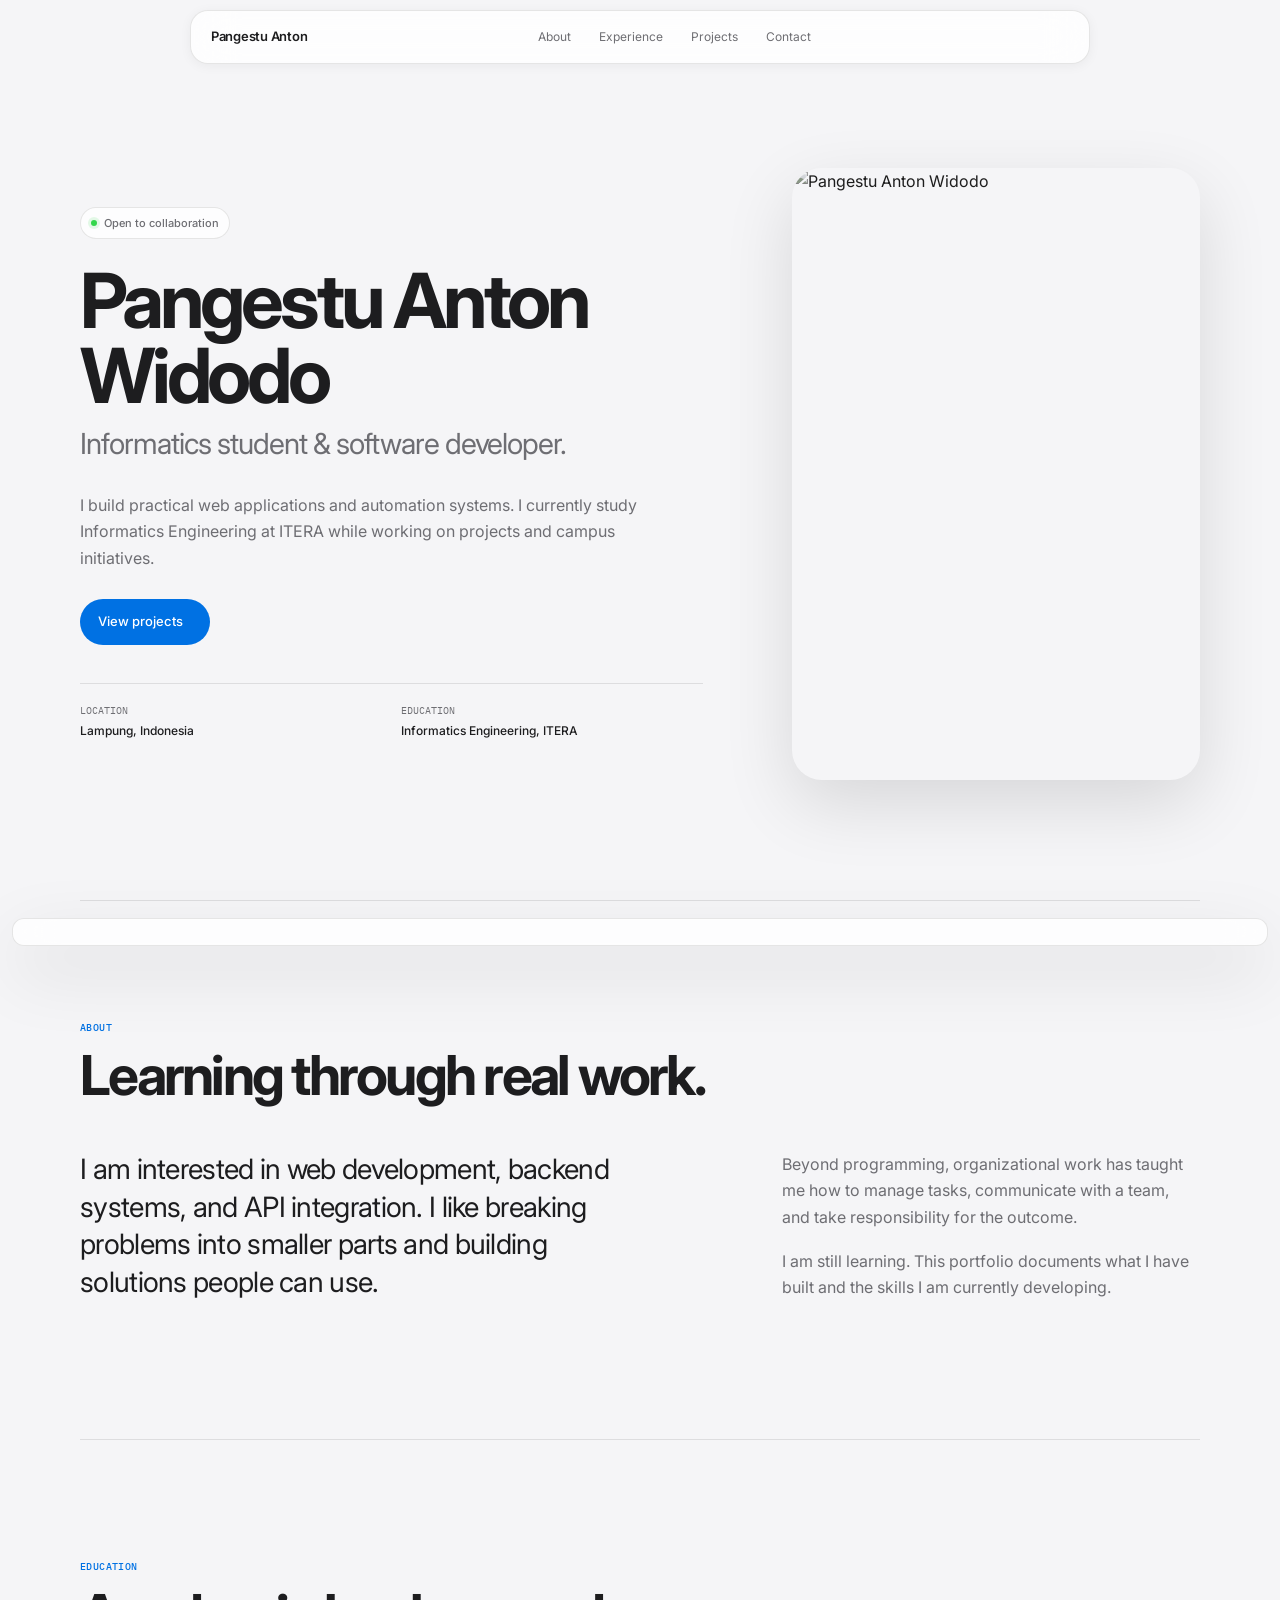
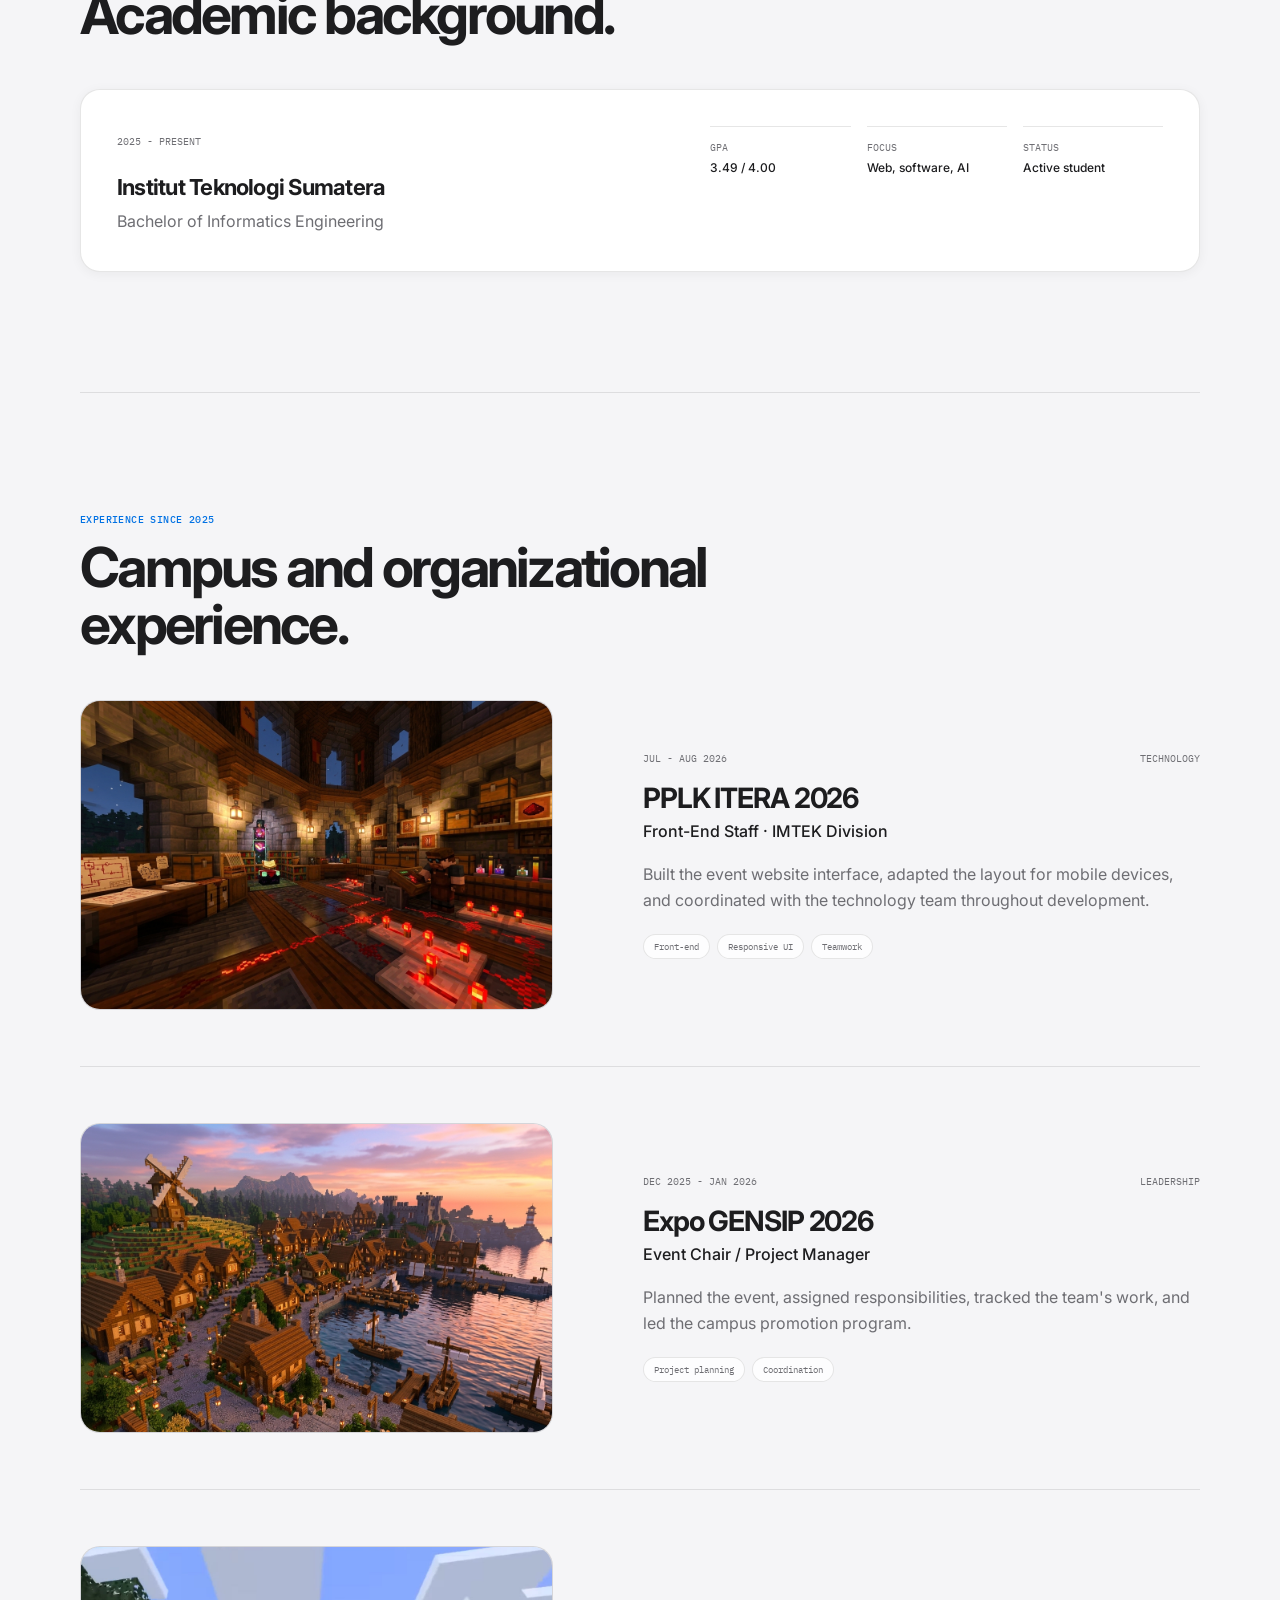
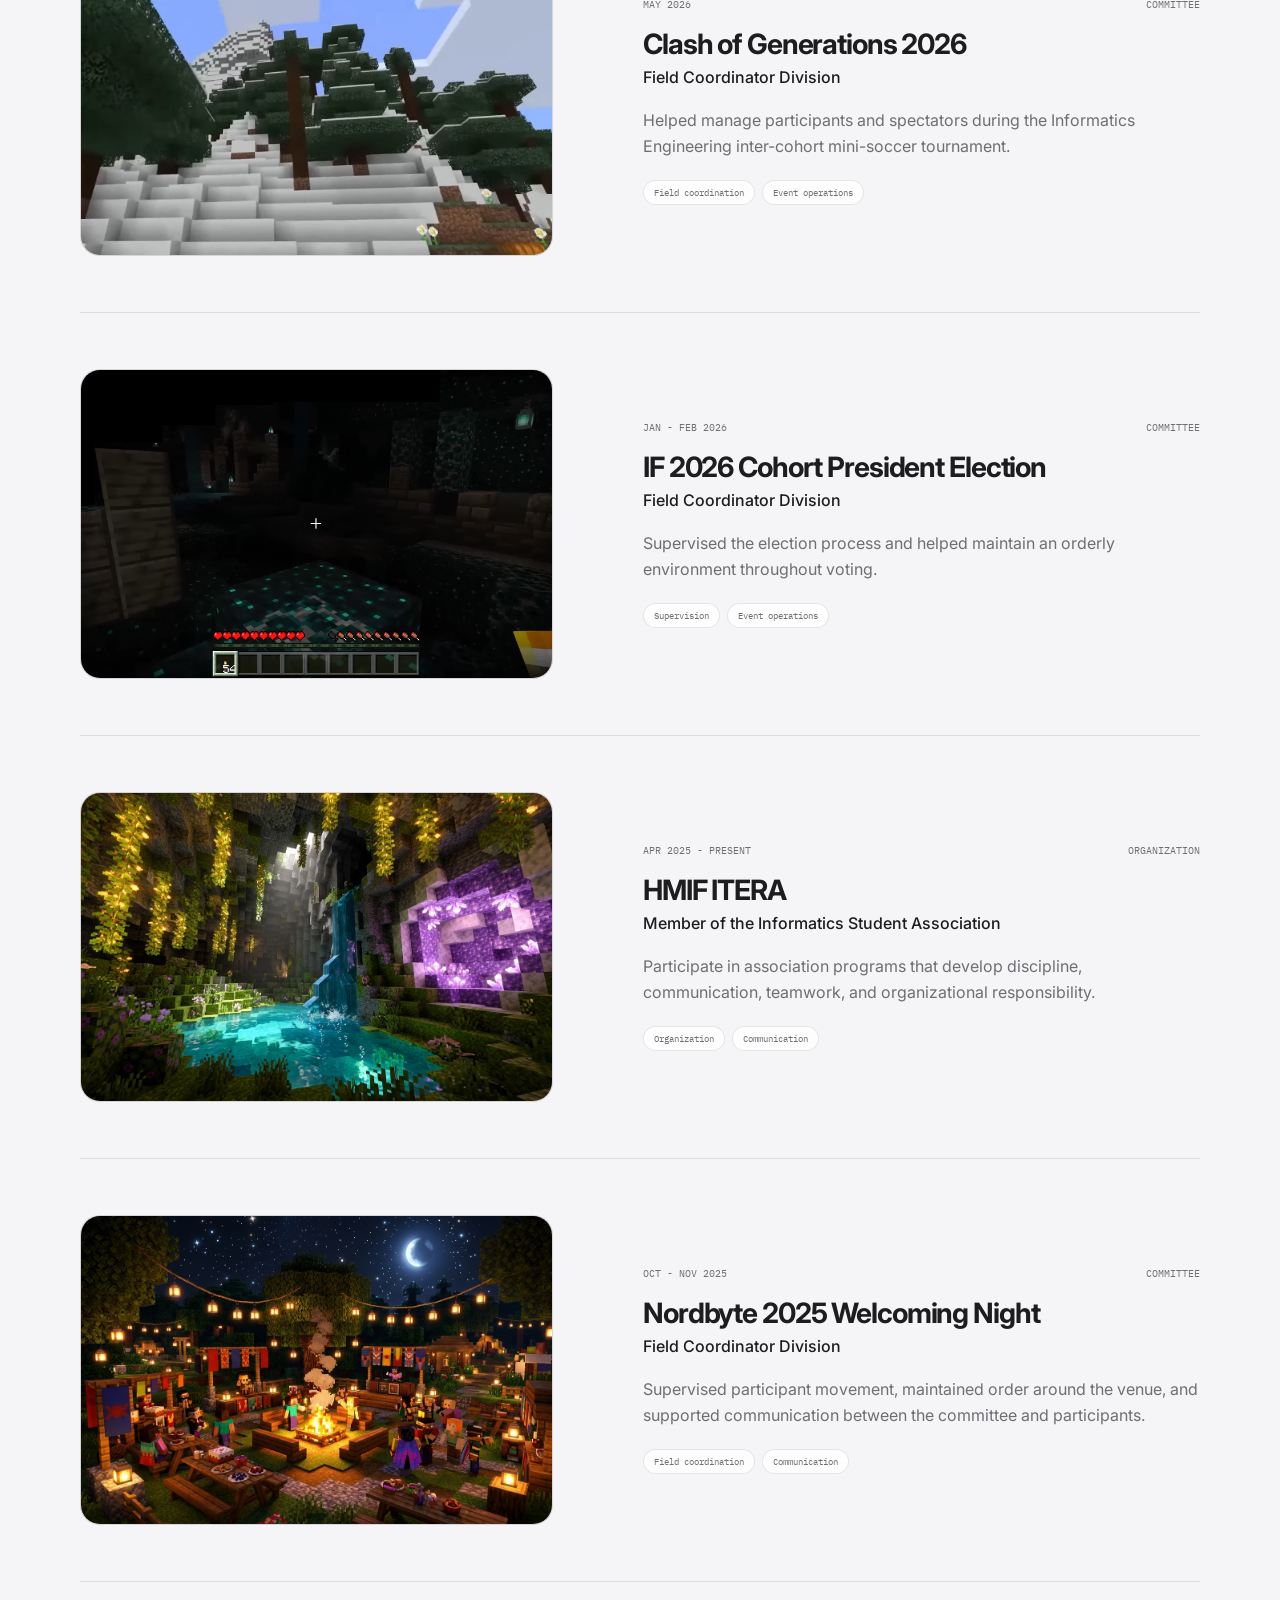
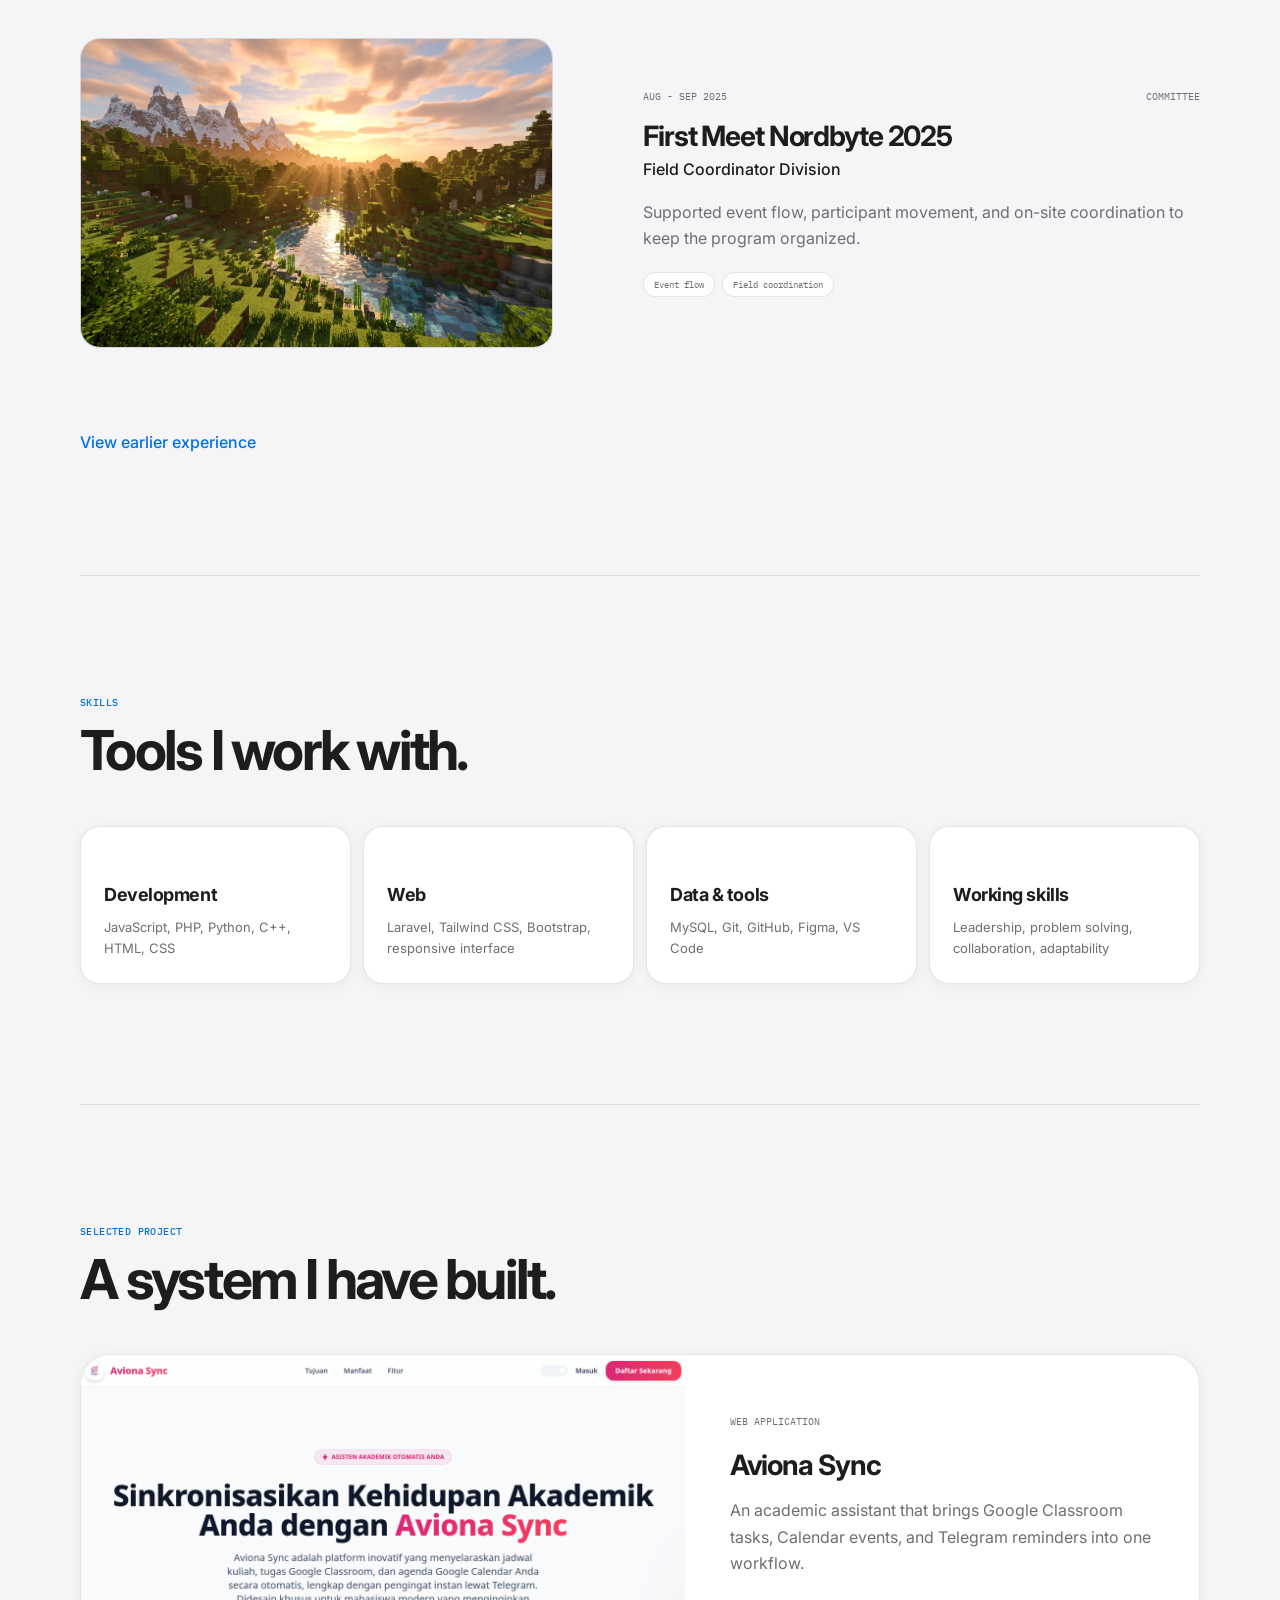
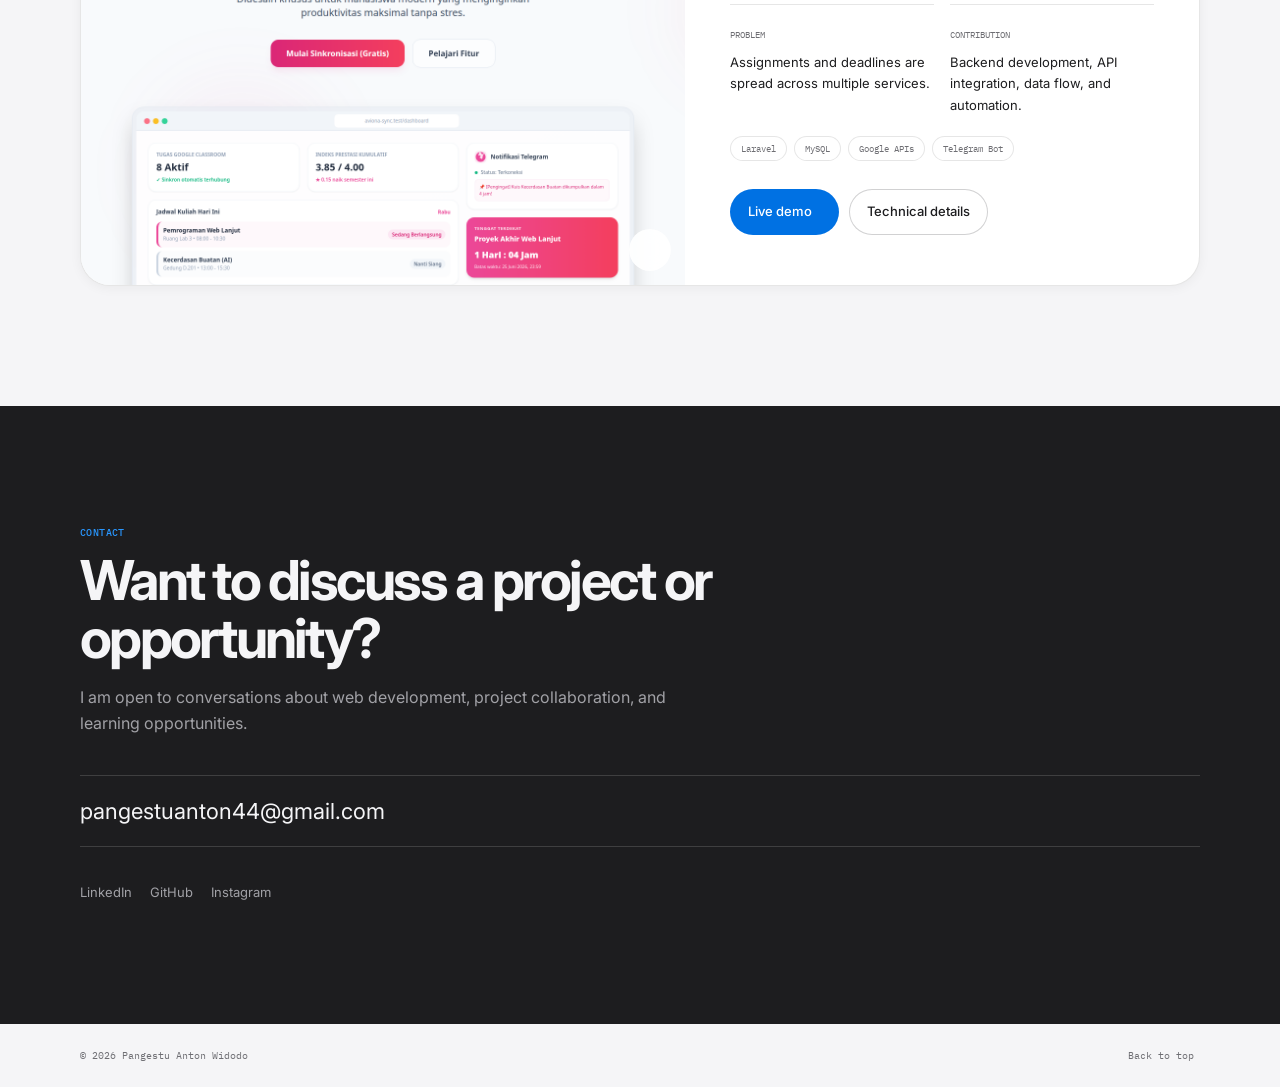
==== commit bcc44c40: "Revert "Refine portfolio UI with shared design tokens and accessible layouts" This reverts commit 1b" ====
--- a/index.html
+++ b/index.html
@@ -16,6 +16,9 @@
     <meta property="og:description" content="An Informatics Engineering student building web applications and automation systems.">
     <meta property="og:url" content="https://antonique.web.id/">
     <meta property="og:image" content="https://antonique.web.id/assets/figma%20boy.jpeg">
+    <link rel="preconnect" href="https://fonts.googleapis.com">
+    <link rel="preconnect" href="https://fonts.gstatic.com" crossorigin>
+    <link href="https://fonts.googleapis.com/css2?family=IBM+Plex+Mono:wght@400;500&family=Inter:wght@400;500;600;700&display=swap" rel="stylesheet">
     <script>
         (() => {
             let saved;
@@ -28,12 +31,13 @@
     <link rel="stylesheet" href="css/interactions.css">
 </head>
 <body>
-    <a class="skip-link" href="#mainContent">Skip to content</a>
     <div class="maintenance" id="maintenance" hidden>
         <section class="maintenance-card" aria-labelledby="maintenanceTitle">
-            <span class="status-chip">Under development</span>
+            <span class="status-chip"><span></span> Under development</span>
+            <p class="maintenance-progress">60%</p>
             <h1 id="maintenanceTitle">This portfolio is being updated.</h1>
             <p>I am currently updating the content and interface. In the meantime, feel free to reach me by email.</p>
+            <div class="progress-track" aria-hidden="true"><span></span></div>
             <a class="primary-button" href="mailto:pangestuanton44@gmail.com">Send an email <i data-lucide="arrow-up-right"></i></a>
         </section>
     </div>
@@ -50,7 +54,7 @@
                 </nav>
                 <div class="nav-actions">
                     <button class="icon-button" id="themeToggle" type="button" aria-label="Change theme"><i data-lucide="moon"></i></button>
-                    <button class="icon-button menu-toggle" id="menuToggle" type="button" aria-label="Open menu" aria-controls="mobileMenu" aria-expanded="false"><i data-lucide="menu" aria-hidden="true"></i><span>Menu</span></button>
+                    <button class="icon-button menu-toggle" id="menuToggle" type="button" aria-label="Open menu" aria-controls="mobileMenu" aria-expanded="false"><i data-lucide="menu"></i></button>
                 </div>
             </div>
         </header>
@@ -62,10 +66,10 @@
             <a href="#contact">Contact <i data-lucide="arrow-right"></i></a>
         </nav>
 
-        <main id="mainContent">
+        <main>
             <section class="hero container" id="home">
                 <div class="hero-copy reveal">
-                    <span class="status-chip">Open to collaboration</span>
+                    <span class="status-chip"><span></span> Open to collaboration</span>
                     <h1>Pangestu Anton Widodo</h1>
                     <p class="hero-role">Informatics student &amp; software developer.</p>
                     <p class="hero-description">I build practical web applications and automation systems. I currently study Informatics Engineering at ITERA while working on projects and campus initiatives.</p>
@@ -78,7 +82,7 @@
                     </dl>
                 </div>
                 <figure class="hero-photo reveal">
-                    <img src="assets/figma boy.jpeg" alt="Pangestu Anton Widodo" width="734" height="734" fetchpriority="high">
+                    <img src="assets/figma boy.jpeg" alt="Pangestu Anton Widodo" data-tilt>
                 </figure>
             </section>
 
@@ -107,33 +111,32 @@
             <section class="section container" id="experience">
                 <header class="section-header reveal"><p class="section-label">Experience since 2025</p><h2>Campus and organizational experience.</h2></header>
                 <div class="experience-list">
-                    <p class="illustration-note">Minecraft scenes illustrate these experiences. They are not photographs of the events.</p>
                     <article class="experience-item reveal">
-                        <div class="experience-media"><img src="assets/minecraft_redstone.jpg" alt="Minecraft redstone workshop illustration" width="1376" height="768" loading="lazy"></div>
+                        <div class="experience-media"><img src="assets/minecraft_redstone.jpg" alt="PPLK ITERA 2026 - Minecraft Redstone Workshop" loading="lazy"></div>
                         <div class="experience-content"><div class="item-meta"><span class="mono">Jul - Aug 2026</span><span>Technology</span></div><h3>PPLK ITERA 2026</h3><p class="role">Front-End Staff · IMTEK Division</p><p>Built the event website interface, adapted the layout for mobile devices, and coordinated with the technology team throughout development.</p><ul class="tag-list"><li>Front-end</li><li>Responsive UI</li><li>Teamwork</li></ul></div>
                     </article>
                     <article class="experience-item reveal">
-                        <div class="experience-media"><img src="assets/minecraft_village.jpg" alt="Minecraft harbor village illustration" width="1376" height="768" loading="lazy"></div>
+                        <div class="experience-media"><img src="assets/minecraft_village.jpg" alt="Expo GENSIP 2026 - Minecraft Harbor Village" loading="lazy"></div>
                         <div class="experience-content"><div class="item-meta"><span class="mono">Dec 2025 - Jan 2026</span><span>Leadership</span></div><h3>Expo GENSIP 2026</h3><p class="role">Event Chair / Project Manager</p><p>Planned the event, assigned responsibilities, tracked the team's work, and led the campus promotion program.</p><ul class="tag-list"><li>Project planning</li><li>Coordination</li></ul></div>
                     </article>
                     <article class="experience-item reveal">
-                        <div class="experience-media"><img src="assets/minecraft_mountains.jpg" alt="Minecraft mountain arena illustration" width="1266" height="788" loading="lazy"></div>
+                        <div class="experience-media"><img src="assets/minecraft_mountains.jpg" alt="Clash of Generations 2026 - Minecraft Mountain Arena" loading="lazy"></div>
                         <div class="experience-content"><div class="item-meta"><span class="mono">May 2026</span><span>Committee</span></div><h3>Clash of Generations 2026</h3><p class="role">Field Coordinator Division</p><p>Helped manage participants and spectators during the Informatics Engineering inter-cohort mini-soccer tournament.</p><ul class="tag-list"><li>Field coordination</li><li>Event operations</li></ul></div>
                     </article>
                     <article class="experience-item reveal">
-                        <div class="experience-media"><img src="assets/minecraft_deep_dark.png" alt="Minecraft ancient city illustration" width="1920" height="1080" loading="lazy"></div>
+                        <div class="experience-media"><img src="assets/minecraft_deep_dark.png" alt="IF 2026 Cohort President Election - Minecraft Ancient City" loading="lazy"></div>
                         <div class="experience-content"><div class="item-meta"><span class="mono">Jan - Feb 2026</span><span>Committee</span></div><h3>IF 2026 Cohort President Election</h3><p class="role">Field Coordinator Division</p><p>Supervised the election process and helped maintain an orderly environment throughout voting.</p><ul class="tag-list"><li>Supervision</li><li>Event operations</li></ul></div>
                     </article>
                     <article class="experience-item reveal">
-                        <div class="experience-media"><img src="assets/minecraft_lush_cave.jpg" alt="Minecraft lush cave illustration" width="1376" height="768" loading="lazy"></div>
+                        <div class="experience-media"><img src="assets/minecraft_lush_cave.jpg" alt="HMIF ITERA - Minecraft Lush Cave" loading="lazy"></div>
                         <div class="experience-content"><div class="item-meta"><span class="mono">Apr 2025 - present</span><span>Organization</span></div><h3>HMIF ITERA</h3><p class="role">Member of the Informatics Student Association</p><p>Participate in association programs that develop discipline, communication, teamwork, and organizational responsibility.</p><ul class="tag-list"><li>Organization</li><li>Communication</li></ul></div>
                     </article>
                     <article class="experience-item reveal">
-                        <div class="experience-media"><img src="assets/minecraft_welcoming_night.jpg" alt="Minecraft night gathering illustration" width="1376" height="768" loading="lazy"></div>
+                        <div class="experience-media"><img src="assets/minecraft_welcoming_night.jpg" alt="Nordbyte 2025 Welcoming Night - Minecraft Night Gathering" loading="lazy"></div>
                         <div class="experience-content"><div class="item-meta"><span class="mono">Oct - Nov 2025</span><span>Committee</span></div><h3>Nordbyte 2025 Welcoming Night</h3><p class="role">Field Coordinator Division</p><p>Supervised participant movement, maintained order around the venue, and supported communication between the committee and participants.</p><ul class="tag-list"><li>Field coordination</li><li>Communication</li></ul></div>
                     </article>
                     <article class="experience-item reveal">
-                        <div class="experience-media"><img src="assets/minecraft_landscape.jpg" alt="Minecraft sunrise landscape illustration" width="1376" height="768" loading="lazy"></div>
+                        <div class="experience-media"><img src="assets/minecraft_landscape.jpg" alt="First Meet Nordbyte 2025 - Minecraft Scenic Sunrise Landscape" loading="lazy"></div>
                         <div class="experience-content"><div class="item-meta"><span class="mono">Aug - Sep 2025</span><span>Committee</span></div><h3>First Meet Nordbyte 2025</h3><p class="role">Field Coordinator Division</p><p>Supported event flow, participant movement, and on-site coordination to keep the program organized.</p><ul class="tag-list"><li>Event flow</li><li>Field coordination</li></ul></div>
                     </article>
                 </div>
--- a/css/styles.css
+++ b/css/styles.css
@@ -1,139 +1,218 @@
-@import url('tokens.css');
+:root {
+    color-scheme: light;
+    --page: #f5f5f7;
+    --surface: rgba(255, 255, 255, 0.82);
+    --surface-solid: #ffffff;
+    --surface-muted: #ececf0;
+    --text: #1d1d1f;
+    --text-soft: #6e6e73;
+    --line: rgba(29, 29, 31, 0.11);
+    --line-strong: rgba(29, 29, 31, 0.2);
+    --accent: #0071e3;
+    --accent-hover: #0077ed;
+    --button-text: #ffffff;
+    --shadow-sm: 0 2px 12px rgba(0, 0, 0, 0.05);
+    --shadow-lg: 0 24px 70px rgba(0, 0, 0, 0.12);
+    --radius-sm: 12px;
+    --radius-md: 20px;
+    --radius-lg: 30px;
+    --font: 'Inter', -apple-system, BlinkMacSystemFont, 'Segoe UI', sans-serif;
+    --mono: 'IBM Plex Mono', monospace;
+}
+
+:root[data-theme='dark'] {
+    color-scheme: dark;
+    --page: #101012;
+    --surface: rgba(34, 34, 38, 0.8);
+    --surface-solid: #1c1c1f;
+    --surface-muted: #28282c;
+    --text: #f5f5f7;
+    --text-soft: #a1a1a6;
+    --line: rgba(255, 255, 255, 0.1);
+    --line-strong: rgba(255, 255, 255, 0.18);
+    --accent: #2997ff;
+    --accent-hover: #40a9ff;
+    --button-text: #ffffff;
+    --shadow-sm: 0 2px 16px rgba(0, 0, 0, 0.2);
+    --shadow-lg: 0 28px 80px rgba(0, 0, 0, 0.42);
+}
+
 *, *::before, *::after { box-sizing: border-box; }
 html { scroll-behavior: smooth; }
-body { margin: 0; color: var(--text); background: var(--page); font: 400 1.0625rem/1.55 var(--font); }
+body { margin: 0; overflow-x: hidden; color: var(--text); background: var(--page); font-family: var(--font); font-size: 15px; line-height: 1.65; transition: color .25s ease, background .25s ease; }
 body.menu-open, body.dialog-open { overflow: hidden; }
 a { color: inherit; }
 button { color: inherit; font: inherit; }
 img { display: block; max-width: 100%; }
-svg { width: 20px; height: 20px; stroke-width: 1.8; flex-shrink: 0; }
-::selection { color: var(--button-text); background: var(--action); }
+svg { width: 18px; height: 18px; stroke-width: 1.8; }
+::selection { color: var(--button-text); background: var(--accent); }
 .container { width: min(100% - 32px, 1120px); margin-inline: auto; }
-.site-header { position: fixed; inset: 0 0 auto; z-index: 50; padding: 8px 0; transition: transform .2s; }
-.site-header.nav-hidden { transform: translateY(-100%); }
-.nav-shell { width: min(100% - 24px, 1120px); min-height: 60px; margin: auto; padding: 6px 8px 6px 16px; display: flex; align-items: center; justify-content: space-between; gap: 12px; border-bottom: 1px solid var(--line); background: var(--surface); backdrop-filter: blur(16px); }
-.brand { display: inline-flex; align-items: center; min-height: 44px; font-size: 1rem; font-weight: 600; text-decoration: none; }
+
+.site-header { position: fixed; inset: 0 0 auto; z-index: 50; padding: 10px 0; pointer-events: none; transition: transform .28s ease; }
+.site-header.nav-hidden { transform: translateY(calc(-100% - 12px)); }
+.nav-shell { width: min(calc(100% - 24px), 900px); min-height: 52px; margin: 0 auto; padding: 6px 8px 6px 18px; display: flex; align-items: center; justify-content: space-between; border: 1px solid var(--line); border-radius: 18px; background: var(--surface); box-shadow: var(--shadow-sm); backdrop-filter: blur(22px) saturate(160%); -webkit-backdrop-filter: blur(22px) saturate(160%); pointer-events: auto; transition: background .25s, border-color .25s, box-shadow .25s; }
+.brand { font-size: 13px; font-weight: 600; letter-spacing: -.02em; text-decoration: none; }
 .desktop-nav { display: none; }
-.nav-actions { display: flex; gap: 8px; align-items: center; }
-.icon-button { width: 44px; height: 44px; padding: 0; display: inline-grid; place-items: center; border: 0; border-radius: var(--radius-sm); color: var(--text); background: transparent; }
-.icon-button:hover { background: var(--surface-muted); }
-.menu-toggle { width: auto; padding-inline: 10px; display: inline-flex; gap: 8px; font-size: .875rem; }
-.mobile-menu { position: fixed; z-index: 40; top: 80px; left: 12px; right: 12px; max-height: calc(100dvh - 96px); overflow-y: auto; padding: 12px; visibility: hidden; background: var(--surface-solid); border: 1px solid var(--line); border-radius: var(--radius-md); }
-.mobile-menu.open { visibility: visible; }
-.mobile-menu a { min-height: 48px; padding: 12px; display: flex; justify-content: space-between; align-items: center; text-decoration: none; }
+.nav-actions { display: flex; gap: 3px; }
+.icon-button { width: 40px; height: 40px; padding: 0; display: inline-grid; place-items: center; border: 0; border-radius: 12px; color: var(--text-soft); background: transparent; cursor: pointer; transition: color .2s, background .2s, transform .2s; }
+.icon-button:hover { color: var(--text); background: var(--surface-muted); }
+.icon-button:active { transform: scale(.94); }
+.mobile-menu { position: fixed; z-index: 40; top: 74px; left: 12px; right: 12px; padding: 12px; visibility: hidden; opacity: 0; transform: translateY(-8px) scale(.98); border: 1px solid var(--line); border-radius: var(--radius-md); background: var(--surface); box-shadow: var(--shadow-lg); backdrop-filter: blur(24px) saturate(170%); -webkit-backdrop-filter: blur(24px) saturate(170%); transition: opacity .2s, transform .2s, visibility .2s; }
+.mobile-menu.open { visibility: visible; opacity: 1; transform: none; }
+.mobile-menu a { padding: 14px; display: flex; align-items: center; justify-content: space-between; border-radius: 12px; font-size: 17px; font-weight: 500; text-decoration: none; }
 .mobile-menu a:hover { background: var(--surface-muted); }
-.mobile-menu svg { display: none; }
-.hero { padding-block: 112px 48px; display: grid; gap: 32px; align-items: center; }
-.status-chip { color: var(--text-soft); font-size: .875rem; }
-.hero h1 { max-width: 700px; margin: 17px 0 12px; font-size: clamp(2rem, 5vw, 3.5rem); font-weight: 600; line-height: 1.07; letter-spacing: -.025em; }
-.hero-role { margin: 0; font-size: clamp(1.25rem, 2.5vw, 1.75rem); line-height: 1.3; }
-.hero-description { max-width: 60ch; margin: 24px 0 0; color: var(--text-soft); }
-.button-row { margin-top: 24px; display: flex; flex-wrap: wrap; gap: 12px; }
-.primary-button, .secondary-button { min-height: 46px; padding: 10px 22px; display: inline-flex; align-items: center; justify-content: center; gap: 8px; border: 1px solid var(--line-strong); border-radius: var(--radius-sm); font-size: 1rem; text-decoration: none; background: var(--surface-solid); }
-.primary-button { border-color: var(--action); border-radius: var(--radius-pill); color: var(--button-text); background: var(--action); }
-.primary-button:hover { background: var(--action-hover); border-color: var(--action-hover); }
-.secondary-button:hover { background: var(--surface-muted); }
-.button-row svg { display: none; }
-.quick-facts { margin: 32px 0 0; padding-top: 17px; display: grid; gap: 17px; border-top: 1px solid var(--line); }
-dt { margin-bottom: 4px; color: var(--text-soft); font-size: .875rem; }
-dd { margin: 0; overflow-wrap: anywhere; }
+
+.hero { min-height: 100svh; padding-top: 108px; padding-bottom: 60px; display: grid; align-content: center; gap: 46px; }
+.status-chip { width: fit-content; padding: 6px 10px; display: inline-flex; align-items: center; gap: 7px; border: 1px solid var(--line); border-radius: 100px; color: var(--text-soft); background: var(--surface); font-size: 11px; font-weight: 500; }
+.status-chip > span { width: 6px; height: 6px; border-radius: 50%; background: #32d74b; box-shadow: 0 0 0 3px rgba(50, 215, 75, .13); }
+.hero h1 { max-width: 700px; margin: 24px 0 8px; font-size: clamp(43px, 13vw, 76px); line-height: .98; letter-spacing: -.055em; }
+.hero-role { margin: 0; color: var(--text-soft); font-size: clamp(20px, 6vw, 29px); letter-spacing: -.035em; }
+.hero-description { max-width: 590px; margin: 24px 0 0; color: var(--text-soft); font-size: 16px; }
+.button-row { margin-top: 28px; display: flex; flex-wrap: wrap; gap: 10px; }
+.primary-button, .secondary-button { min-height: 46px; padding: 0 17px; display: inline-flex; align-items: center; justify-content: center; gap: 9px; border: 1px solid transparent; border-radius: 100px; font-size: 13px; font-weight: 500; text-decoration: none; cursor: pointer; transition: transform .2s, background .2s, border-color .2s; }
+.primary-button { color: var(--button-text); background: var(--accent); }
+.primary-button:hover { background: var(--accent-hover); transform: translateY(-1px); }
+.secondary-button { color: var(--text); border-color: var(--line-strong); background: var(--surface); }
+.secondary-button:hover { background: var(--surface-muted); transform: translateY(-1px); }
+.quick-facts { margin: 38px 0 0; padding-top: 20px; display: grid; grid-template-columns: 1fr 1fr; gap: 20px; border-top: 1px solid var(--line); }
+dt { margin-bottom: 4px; color: var(--text-soft); font: 400 10px var(--mono); text-transform: uppercase; }
+dd { margin: 0; font-size: 12px; font-weight: 500; }
 .hero-photo { margin: 0; }
-.hero-photo img { width: 100%; height: auto; aspect-ratio: 4/5; object-fit: cover; object-position: center 25%; border-radius: var(--radius-md); }
-.section { padding-block: 48px; border-top: 1px solid var(--line); }
-.section-header { max-width: 770px; margin-bottom: 32px; }
-.section-label { margin: 0 0 12px; color: var(--text-soft); font: 400 .875rem/1.5 var(--font); }
-.section h2, .contact-section h2, .dialog-body h2 { margin: 0; font-size: clamp(1.75rem, 3.5vw, 2.5rem); font-weight: 600; line-height: 1.15; letter-spacing: -.02em; overflow-wrap: anywhere; }
-.about-layout { display: grid; gap: 24px; }
-.lead { margin: 0; font-size: clamp(1.25rem, 2vw, 1.5rem); line-height: 1.5; max-width: 65ch; }
-.about-copy { color: var(--text-soft); max-width: 65ch; }
-.about-copy p { margin: 0 0 17px; }
-.education-panel { padding-block: 24px; border-top: 1px solid var(--line); }
-.education-panel h3 { margin: 12px 0 8px; font-size: 1.5rem; font-weight: 600; }
+.hero-photo img { width: 100%; height: min(105vw, 530px); object-fit: cover; object-position: center 25%; border-radius: var(--radius-lg); filter: grayscale(.85); box-shadow: var(--shadow-lg); }
+.hero-photo figcaption { margin-top: 10px; color: var(--text-soft); font: 400 10px var(--mono); }
+
+.section { padding-top: 90px; padding-bottom: 90px; border-top: 1px solid var(--line); }
+.section-header { max-width: 770px; margin-bottom: 46px; }
+.section-label { margin: 0 0 13px; color: var(--accent); font: 500 10px var(--mono); letter-spacing: .04em; text-transform: uppercase; }
+.section h2, .contact-section h2, .dialog-body h2 { margin: 0; font-size: clamp(32px, 9vw, 55px); line-height: 1.05; letter-spacing: -.05em; }
+.about-layout { display: grid; gap: 30px; }
+.lead { margin: 0; color: var(--text); font-size: clamp(20px, 5.5vw, 28px); line-height: 1.35; letter-spacing: -.025em; }
+.about-copy { color: var(--text-soft); }
+.about-copy p { margin: 0 0 18px; }
+.education-panel { padding: 24px; border: 1px solid var(--line); border-radius: var(--radius-md); background: var(--surface-solid); box-shadow: var(--shadow-sm); }
+.education-panel h3 { margin: 16px 0 3px; font-size: 22px; letter-spacing: -.035em; }
 .education-panel p { margin: 0; color: var(--text-soft); }
-.mono { color: var(--text-soft); font: 400 .875rem/1.5 var(--font); }
-.education-panel dl { margin: 24px 0 0; display: grid; gap: 17px; }
+.mono { color: var(--text-soft); font: 400 10px var(--mono); text-transform: uppercase; }
+.education-panel dl { margin: 30px 0 0; display: grid; gap: 16px; }
+.education-panel dl div { padding-top: 14px; border-top: 1px solid var(--line); }
+
 .experience-list { display: grid; }
-.experience-item { padding-block: 32px; display: grid; gap: 24px; border-top: 1px solid var(--line); }
+.experience-item { padding: 36px 0; display: grid; gap: 25px; border-top: 1px solid var(--line); }
 .experience-item:first-child { padding-top: 0; border-top: 0; }
-.experience-media { aspect-ratio: 16/9; overflow: hidden; border-radius: var(--radius-sm); background: var(--surface-muted); }
-.experience-media img { width: 100%; height: 100%; object-fit: cover; }
-.illustration-note { margin: 0 0 24px; max-width: 65ch; color: var(--text-soft); font-size: .875rem; }
-.item-meta { display: flex; flex-wrap: wrap; justify-content: space-between; gap: 8px; color: var(--text-soft); font-size: .875rem; }
-.experience-content h3, .experience-content h2, .project-copy h3 { margin: 12px 0 8px; font-size: 1.5rem; line-height: 1.2; font-weight: 600; letter-spacing: -.015em; }
-.role { margin: 0 0 12px; font-weight: 600; }
+.experience-media { height: 230px; overflow: hidden; border: 1px solid var(--line); border-radius: var(--radius-md); background: var(--surface-muted); position: relative; }
+.experience-media img { width: 100%; height: 100%; object-fit: cover; transition: transform .45s cubic-bezier(0.16, 1, 0.3, 1), filter .35s ease; }
+.experience-media:hover img { transform: scale(1.05); filter: contrast(1.04) saturate(1.08); }
+.media-placeholder { display: grid; place-content: center; justify-items: center; gap: 12px; color: var(--text-soft); background: linear-gradient(145deg, var(--surface-solid), var(--surface-muted)); }
+.media-placeholder svg { width: 28px; height: 28px; }
+.media-placeholder span { font: 400 10px var(--mono); }
+.item-meta { display: flex; justify-content: space-between; gap: 12px; color: var(--text-soft); font: 400 10px var(--mono); text-transform: uppercase; }
+.experience-content h3, .project-copy h3 { margin: 18px 0 5px; font-size: 28px; line-height: 1.1; letter-spacing: -.04em; }
+.role { margin: 0 0 16px; color: var(--text); font-weight: 500; }
 .experience-content > p:last-of-type, .project-copy > p { color: var(--text-soft); }
-.tag-list { margin: 17px 0 0; padding: 0; display: flex; flex-wrap: wrap; gap: 8px 16px; list-style: none; color: var(--text-soft); font-size: .875rem; }
-.inline-link { width: fit-content; min-height: 44px; margin-top: 17px; display: inline-flex; align-items: center; gap: 8px; color: var(--accent); text-underline-offset: .22em; }
-.skill-grid { display: grid; gap: 24px; }
-.skill-grid article { padding-top: 17px; border-top: 1px solid var(--line); }
-.skill-grid article > svg { display: none; }
-.skill-grid h3 { margin: 0 0 8px; font-size: 1.125rem; font-weight: 600; }
-.skill-grid p { margin: 0; color: var(--text-soft); }
-.project-panel { display: grid; gap: 24px; }
-.project-image { display: block; align-self: start; background: var(--surface-muted); border-radius: var(--radius-md); }
-.project-image img { width: 100%; height: auto; aspect-ratio: 16/9; object-fit: contain; border-radius: inherit; }
-.project-image > span { display: none; }
-.project-copy { min-width: 0; }
-.project-details { margin-top: 24px; display: grid; gap: 17px; }
-.project-details div { padding-top: 12px; border-top: 1px solid var(--line); }
-.project-details span { color: var(--text-soft); font-size: .875rem; }
-.project-details p { margin: 8px 0 0; }
-.contact-section { padding-block: 48px; color: #f5f5f7; background: #1d1d1f; }
-.contact-section .section-label, .contact-section .container > p:not(.section-label) { color: #b0b0b6; }
+.tag-list { margin: 20px 0 0; padding: 0; display: flex; flex-wrap: wrap; gap: 7px; list-style: none; }
+.tag-list li { padding: 6px 10px; border: 1px solid var(--line); border-radius: 100px; color: var(--text-soft); background: var(--surface); font: 400 9px var(--mono); }
+.inline-link { width: fit-content; margin-top: 25px; display: inline-flex; align-items: center; gap: 8px; color: var(--accent); font-weight: 500; text-decoration: none; }
+
+.skill-grid { display: grid; gap: 12px; }
+.skill-grid article { padding: 23px; border: 1px solid var(--line); border-radius: var(--radius-md); background: var(--surface-solid); box-shadow: var(--shadow-sm); }
+.skill-grid article > svg { color: var(--accent); }
+.skill-grid h3 { margin: 30px 0 7px; font-size: 18px; letter-spacing: -.025em; }
+.skill-grid p { margin: 0; color: var(--text-soft); font-size: 13px; }
+.project-panel { overflow: hidden; border: 1px solid var(--line); border-radius: var(--radius-lg); background: var(--surface-solid); box-shadow: var(--shadow-sm); }
+.project-image { height: 280px; display: block; position: relative; overflow: hidden; background: var(--surface-muted); }
+.project-image img { width: 100%; height: 100%; object-fit: cover; transition: transform .4s; }
+.project-image:hover img { transform: scale(1.015); }
+.project-image > span { position: absolute; right: 14px; bottom: 14px; width: 42px; height: 42px; display: grid; place-items: center; border-radius: 50%; color: #1d1d1f; background: rgba(255,255,255,.9); backdrop-filter: blur(10px); }
+.project-copy { padding: 25px; }
+.project-details { margin-top: 28px; display: grid; gap: 16px; }
+.project-details div { padding-top: 14px; border-top: 1px solid var(--line); }
+.project-details span { color: var(--text-soft); font: 400 9px var(--mono); text-transform: uppercase; }
+.project-details p { margin: 6px 0 0; font-size: 13px; }
+
+.contact-section { padding: 90px 0; color: #f5f5f7; background: #1d1d1f; }
+.contact-section .section-label { color: #2997ff; }
 .contact-section h2 { max-width: 820px; }
-.contact-section .container > p { max-width: 65ch; }
-.contact-link { margin-top: 32px; padding-block: 17px; display: flex; gap: 12px; justify-content: space-between; align-items: center; border-block: 1px solid #77777c; font-size: clamp(1rem, 2.5vw, 1.5rem); overflow-wrap: anywhere; text-decoration: none; }
-.social-row { margin-top: 24px; display: flex; flex-wrap: wrap; gap: 8px 24px; }
-.social-row a { min-height: 44px; display: inline-flex; align-items: center; color: #b0b0b6; }
-footer { padding-block: 24px; display: flex; flex-direction: column; gap: 8px; color: var(--text-soft); font-size: .875rem; }
-footer a { min-height: 44px; display: inline-flex; gap: 8px; align-items: center; }
-.project-dialog { margin: auto; width: min(100% - 24px, 820px); max-height: calc(100dvh - 24px); padding: 0; border: 1px solid var(--line); border-radius: var(--radius-md); color: var(--text); background: var(--surface-solid); overflow: hidden; }
-.project-dialog[open] { display: flex; flex-direction: column; }
-.project-dialog::backdrop { background: rgba(0,0,0,.65); }
-.dialog-bar { flex-shrink: 0; padding: 8px 12px 8px 20px; display: flex; gap: 12px; align-items: center; justify-content: space-between; border-bottom: 1px solid var(--line); }
-.dialog-body { min-height: 0; overflow-y: auto; padding: 24px; }
-.dialog-body .lead { margin-top: 24px; color: var(--text-soft); font-size: 1.125rem; }
-.dialog-grid { margin-top: 32px; display: grid; gap: 24px; }
-.dialog-grid article { border-top: 1px solid var(--line); padding-top: 17px; }
+.contact-section .container > p:not(.section-label) { max-width: 590px; color: #a1a1a6; }
+.contact-link { margin-top: 38px; padding: 17px 0; display: flex; justify-content: space-between; align-items: center; border-top: 1px solid rgba(255,255,255,.15); border-bottom: 1px solid rgba(255,255,255,.15); font-size: clamp(14px, 4vw, 22px); text-decoration: none; overflow-wrap: anywhere; }
+.social-row { margin-top: 35px; display: flex; flex-wrap: wrap; gap: 18px; }
+.social-row a { color: #a1a1a6; font-size: 13px; text-decoration: none; }
+.social-row a:hover { color: #f5f5f7; }
+footer { padding-top: 25px; padding-bottom: 25px; display: flex; flex-direction: column; gap: 8px; color: var(--text-soft); font: 400 10px var(--mono); }
+footer a { display: inline-flex; gap: 6px; align-items: center; text-decoration: none; }
+footer svg { width: 14px; }
+
+.reveal { opacity: 1; transform: none; transition: opacity .55s ease, transform .55s ease; }
+.reveal.is-visible { opacity: 1; transform: none; }
+.project-dialog { width: min(calc(100% - 24px), 820px); max-height: calc(100dvh - 24px); padding: 0; overflow: hidden; border: 1px solid var(--line); border-radius: var(--radius-lg); color: var(--text); background: var(--surface-solid); box-shadow: var(--shadow-lg); }
+.project-dialog::backdrop { background: rgba(0,0,0,.55); backdrop-filter: blur(8px); }
+.dialog-bar { padding: 10px 10px 10px 20px; display: flex; align-items: center; justify-content: space-between; border-bottom: 1px solid var(--line); }
+.dialog-body { padding: 30px 22px 38px; overflow-y: auto; }
+.dialog-body .lead { margin-top: 22px; color: var(--text-soft); font-size: 18px; }
+.dialog-grid { margin-top: 35px; display: grid; gap: 10px; }
+.dialog-grid article { padding: 20px; border: 1px solid var(--line); border-radius: var(--radius-sm); background: var(--page); }
 .dialog-grid svg { color: var(--accent); }
-.dialog-grid h3 { margin: 12px 0 8px; font-size: 1.125rem; }
-.dialog-grid p { margin: 0; color: var(--text-soft); }
-.toast { position: fixed; z-index: 100; inset: auto 12px 12px; padding: 17px; border: 1px solid var(--line); border-radius: var(--radius-sm); color: var(--text); background: var(--surface-solid); transform: translateY(calc(100% + 24px)); }
-.toast { visibility: hidden; }
-.toast.show { transform: none; visibility: visible; }
-.back-to-top { position: fixed; z-index: 35; right: 16px; bottom: max(16px, env(safe-area-inset-bottom)); width: 46px; height: 46px; display: grid; place-items: center; border: 1px solid var(--line-strong); border-radius: 50%; color: var(--text); background: var(--surface-solid); visibility: hidden; }
-.back-to-top.visible { visibility: visible; }
-.back-to-top:hover { background: var(--surface-muted); }
-.maintenance { position: fixed; inset: 0; z-index: 200; padding: 17px; overflow-y: auto; background: var(--page); }
-.maintenance:not([hidden]) { display: grid; place-items: center; }
-.maintenance-card { width: min(100%, 680px); padding: 24px; border-radius: var(--radius-md); background: var(--surface-solid); }
-.maintenance h1 { margin-block: 24px 17px; font-size: clamp(1.75rem, 5vw, 2.5rem); line-height: 1.15; }
-.archive-header { padding-block: 112px 32px; }
-.archive-header h1 { margin: 17px 0; font-size: clamp(2rem, 5vw, 3.5rem); line-height: 1.1; font-weight: 600; letter-spacing: -.02em; }
-.archive-header > p:last-child { max-width: 65ch; color: var(--text-soft); }
-.archive-nav { display: flex; align-items: center; gap: 12px; }
-.archive-nav a { min-height: 44px; display: inline-flex; align-items: center; gap: 8px; }
-@media (min-width: 540px) {
-    .quick-facts, .education-panel dl, .skill-grid, .dialog-grid { grid-template-columns: repeat(2, minmax(0, 1fr)); }
-    .education-panel dl { grid-template-columns: repeat(3, minmax(0, 1fr)); }
-}
-@media (min-width: 800px) {
+.dialog-grid h3 { margin: 24px 0 6px; font-size: 15px; }
+.dialog-grid p { margin: 0; color: var(--text-soft); font-size: 13px; }
+.toast { position: fixed; z-index: 100; left: 12px; right: 12px; bottom: 12px; padding: 13px 16px; border: 1px solid var(--line); border-radius: var(--radius-sm); color: var(--text); background: var(--surface); box-shadow: var(--shadow-lg); backdrop-filter: blur(20px); text-align: center; transform: translateY(calc(100% + 30px)); transition: transform .25s; }
+.toast.show { transform: none; }
+.back-to-top { position: fixed; z-index: 35; right: 16px; bottom: 16px; width: 46px; height: 46px; padding: 0; display: grid; place-items: center; border: 1px solid var(--line); border-radius: 50%; color: var(--text); background: var(--surface); box-shadow: var(--shadow-sm); backdrop-filter: blur(20px) saturate(160%); -webkit-backdrop-filter: blur(20px) saturate(160%); cursor: pointer; opacity: 0; visibility: hidden; transform: translateY(10px); transition: opacity .2s, visibility .2s, transform .2s, background .2s; }
+.back-to-top.visible { opacity: 1; visibility: visible; transform: none; }
+.back-to-top:hover { background: var(--surface-muted); transform: translateY(-2px); }
+.back-to-top:active { transform: scale(.94); }
+
+.maintenance { position: fixed; inset: 0; z-index: 200; padding: 16px; place-items: center; background: var(--page); }
+.maintenance:not([hidden]) { display: grid; }
+.maintenance-card { width: min(100%, 680px); padding: 30px 24px; border: 1px solid var(--line); border-radius: var(--radius-lg); background: var(--surface-solid); box-shadow: var(--shadow-lg); }
+.maintenance-progress { margin: 50px 0 8px; color: var(--text-soft); font: 500 clamp(60px, 20vw, 110px)/.8 var(--font); letter-spacing: -.07em; }
+.maintenance h1 { margin: 30px 0 12px; font-size: clamp(31px, 8vw, 48px); line-height: 1.05; letter-spacing: -.045em; }
+.maintenance-card > p:not(.maintenance-progress) { max-width: 520px; color: var(--text-soft); }
+.progress-track { height: 5px; margin: 28px 0; overflow: hidden; border-radius: 20px; background: var(--surface-muted); }
+.progress-track span { display: block; width: 60%; height: 100%; border-radius: inherit; background: var(--accent); }
+
+.archive-header { padding: 115px 0 65px; }
+.archive-header h1 { margin: 20px 0 15px; font-size: clamp(40px, 11vw, 70px); line-height: 1; letter-spacing: -.055em; }
+.archive-header > p:last-child { max-width: 590px; color: var(--text-soft); }
+.archive-nav { position: fixed; z-index: 20; top: 12px; left: 12px; }
+.archive-nav a { min-height: 46px; padding: 0 15px; display: inline-flex; align-items: center; gap: 8px; border: 1px solid var(--line); border-radius: 100px; background: var(--surface); box-shadow: var(--shadow-sm); backdrop-filter: blur(20px); font-size: 12px; text-decoration: none; }
+
+@media (min-width: 720px) {
+    body { font-size: 16px; }
     .container { width: min(100% - 64px, 1120px); }
+    .nav-shell { padding-left: 20px; }
     .desktop-nav { display: flex; gap: 4px; }
-    .desktop-nav a { min-height: 44px; display: inline-flex; align-items: center; padding-inline: 12px; color: var(--text-soft); font-size: .875rem; text-decoration: none; }
-    .desktop-nav a:hover { color: var(--text); }
+    .desktop-nav a { padding: 8px 12px; border-radius: 10px; color: var(--text-soft); font-size: 12px; text-decoration: none; }
+    .desktop-nav a:hover { color: var(--text); background: var(--surface-muted); }
     .menu-toggle { display: none; }
-    .hero { padding-block: 128px 80px; grid-template-columns: minmax(0,1.2fr) minmax(0,.8fr); gap: 48px; }
-    .about-layout { grid-template-columns: repeat(2,minmax(0,1fr)); gap: 48px; }
-    .experience-item { grid-template-columns: minmax(0,.7fr) minmax(0,1fr); gap: 32px; align-items: center; }
-    .section, .contact-section { padding-block: 80px; }
-    footer { flex-direction: row; justify-content: space-between; align-items: center; }
-    .dialog-body { padding: 32px; }
-}
-@media (min-width: 1100px) {
-    .education-panel { display: grid; grid-template-columns: 1fr 1fr; gap: 48px; }
-    .education-panel dl { margin: 0; }
-    .skill-grid { grid-template-columns: repeat(4,minmax(0,1fr)); }
-    .project-panel { grid-template-columns: minmax(0,1.1fr) minmax(0,1fr); gap: 48px; align-items: center; }
-}
-@media (prefers-reduced-motion: reduce) { html { scroll-behavior: auto; } }
+    .hero { grid-template-columns: minmax(0, 1.1fr) minmax(300px, .72fr); align-items: center; gap: 7vw; }
+    .hero-photo img { height: min(68vh, 620px); }
+    .about-layout { grid-template-columns: 1.1fr .8fr; gap: 10vw; }
+    .education-panel { padding: 36px; display: grid; grid-template-columns: 1.2fr 1fr; gap: 50px; }
+    .education-panel dl { margin: 0; grid-template-columns: repeat(3, 1fr); }
+    .experience-item { padding: 56px 0; grid-template-columns: minmax(280px, .85fr) minmax(0, 1fr); gap: 7vw; align-items: center; }
+    .experience-media { height: 310px; }
+    .skill-grid { grid-template-columns: 1fr 1fr; }
+    .project-panel { display: grid; grid-template-columns: 1.08fr .92fr; }
+    .project-image { height: 100%; min-height: 530px; }
+    .project-copy { padding: 45px; align-self: center; }
+    .project-details { grid-template-columns: 1fr 1fr; }
+    footer { flex-direction: row; justify-content: space-between; }
+    .dialog-body { padding: 45px; }
+    .dialog-grid { grid-template-columns: 1fr 1fr; }
+    .maintenance-card { padding: 48px; }
+}
+
+@media (min-width: 1024px) {
+    .section { padding-top: 120px; padding-bottom: 120px; }
+    .skill-grid { grid-template-columns: repeat(4, 1fr); }
+    .contact-section { padding: 120px 0; }
+}
+
+@supports not (backdrop-filter: blur(2px)) {
+    .nav-shell, .mobile-menu, .toast, .archive-nav a { background: var(--surface-solid); }
+}
+
+@media (prefers-reduced-motion: reduce) {
+    html { scroll-behavior: auto; }
+    *, *::before, *::after { scroll-behavior: auto !important; animation: none !important; transition-duration: .01ms !important; }
+    .reveal { opacity: 1; transform: none; }
+}
--- a/css/interactions.css
+++ b/css/interactions.css
@@ -1,17 +1,15 @@
+/* Shared interaction polish; all colors inherit the existing page tokens. */
 .reading-progress { position: fixed; z-index: 100; inset: 0 0 auto; height: 2px; background: var(--accent); transform: scaleX(0); transform-origin: left; pointer-events: none; }
 .desktop-nav a[aria-current='location'], .mobile-menu a[aria-current='location'] { color: var(--accent); background: var(--surface-muted); }
 .reveal { opacity: 1; transform: none; transition: opacity .55s ease, transform .55s ease; }
+html[data-reveal-ready] .reveal:not(.is-visible) { opacity: 0; transform: translateY(14px); }
 html { scroll-padding-top: 90px; }
-:focus-visible { outline: 3px solid var(--focus); outline-offset: 4px; }
-:is(a[href], button, summary, select, label[for], label:has(input), input[type='checkbox'], input[type='radio'], [role='button'], [role='tab'], [role='switch']):not(:disabled):not([aria-disabled='true']) { cursor: pointer; }
-:disabled, [aria-disabled='true'] { cursor: not-allowed; opacity: .65; }
-a:hover { text-decoration: underline; text-underline-offset: .22em; }
-button:active, .primary-button:active, .secondary-button:active { transform: scale(.98); }
-.desktop-nav a[aria-current='location'], .mobile-menu a[aria-current='location'] { text-decoration: underline; text-underline-offset: .3em; font-weight: 600; }
-.skip-link { position: fixed; top: -100px; left: 16px; z-index: 300; padding: 12px 20px; background: var(--action); color: var(--button-text); border-radius: var(--radius-sm); }
-.skip-link:focus { top: 12px; }
-[hidden] { display: none !important; }
+:focus-visible { outline: 2px solid var(--accent); outline-offset: 4px; }
 dialog { overscroll-behavior: contain; }
+@media (hover: hover) and (pointer: fine) and (prefers-reduced-motion: no-preference) {
+    [data-tilt] { transform: perspective(1000px) rotateX(var(--tilt-x, 0deg)) rotateY(var(--tilt-y, 0deg)); transition: transform .35s ease; }
+    [data-tilt][data-tilt-active] { transition-duration: .12s; }
+}
 @media (prefers-reduced-motion: reduce) {
     html { scroll-behavior: auto; }
     html[data-reveal-ready] .reveal:not(.is-visible) { opacity: 1; transform: none; }
